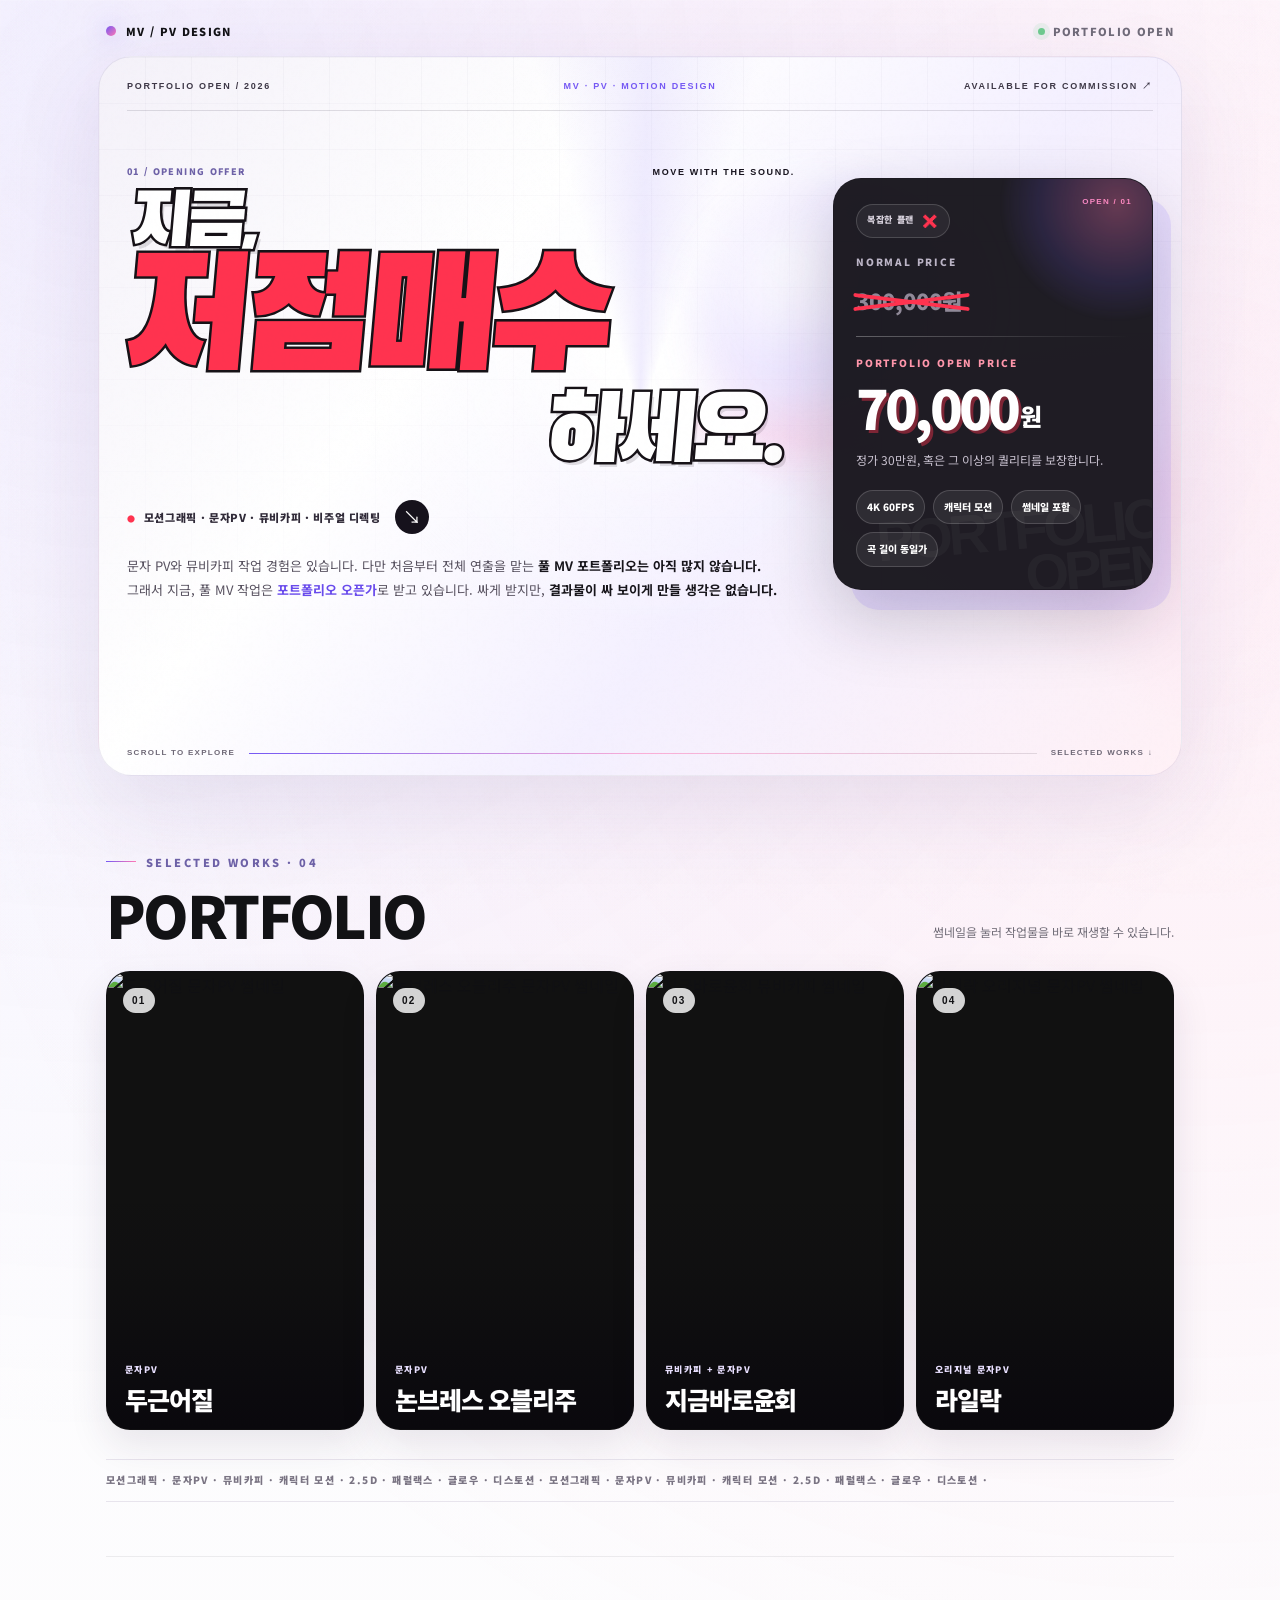
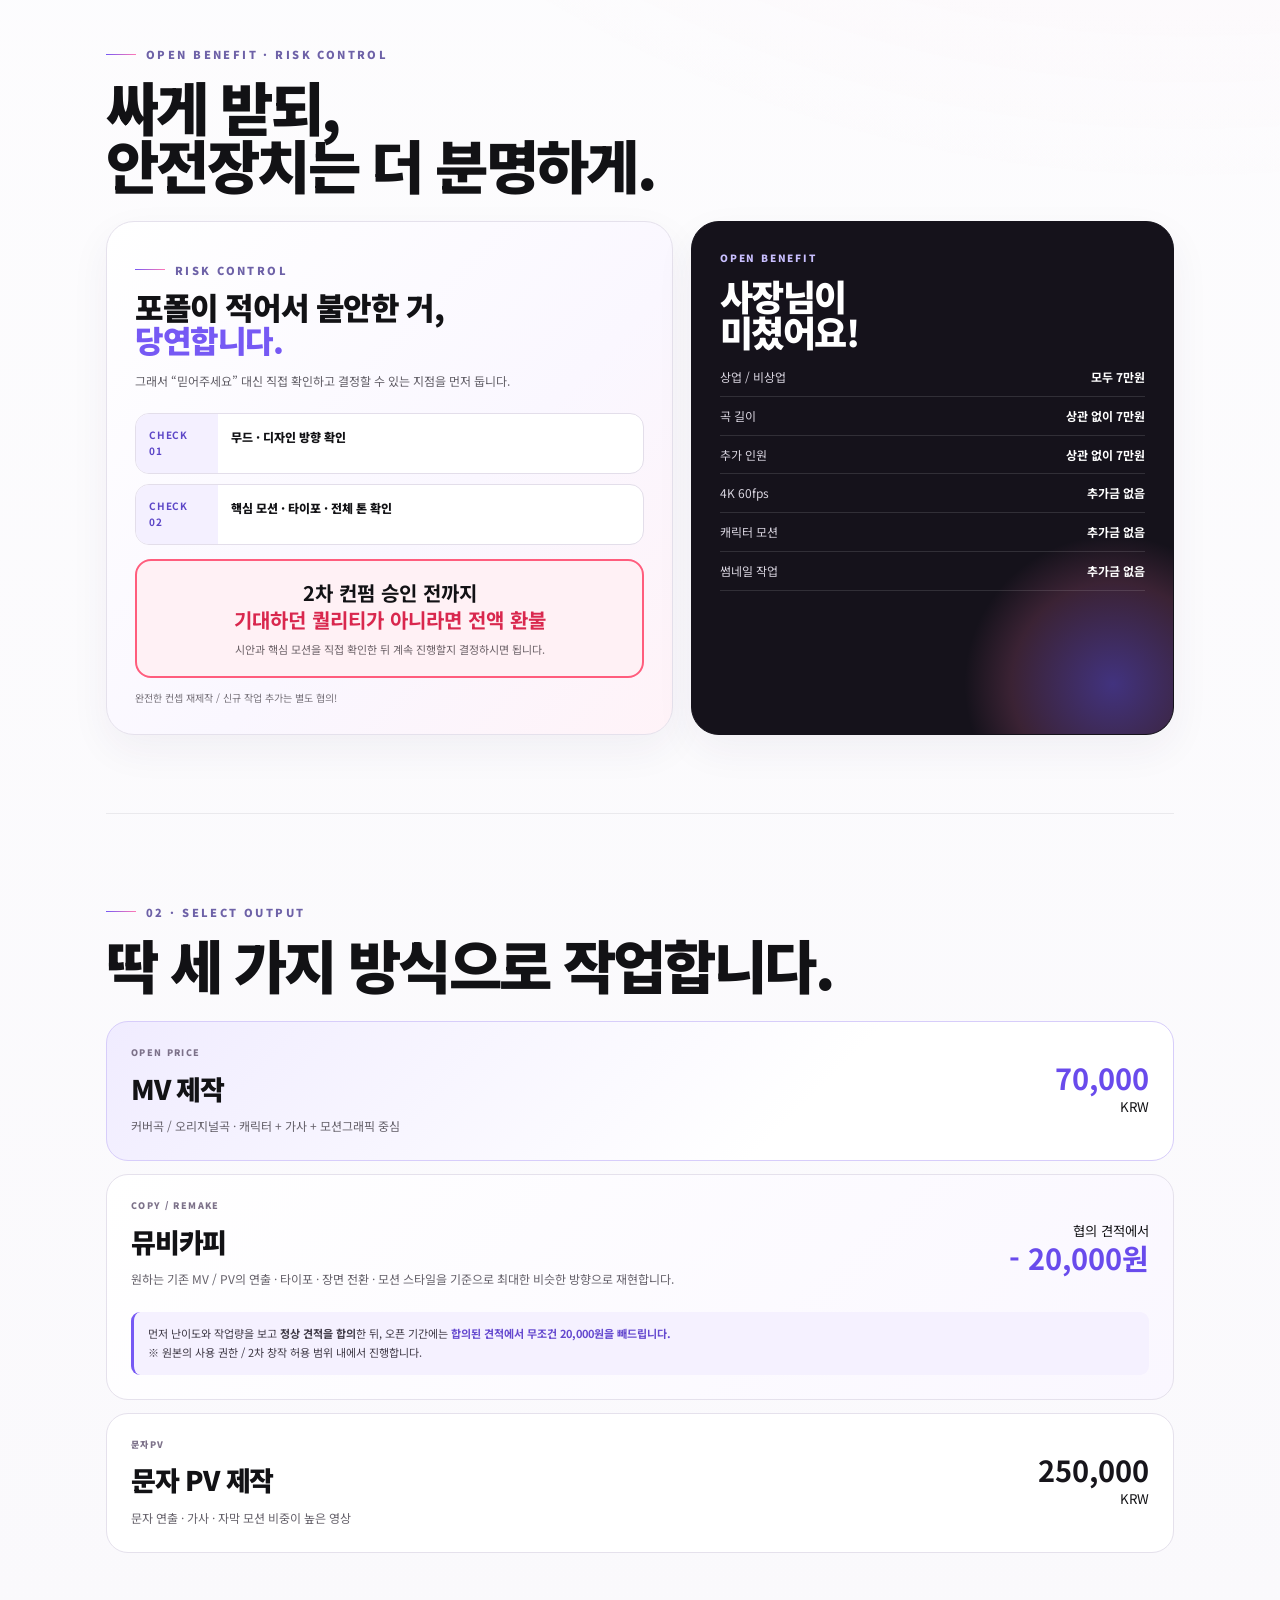
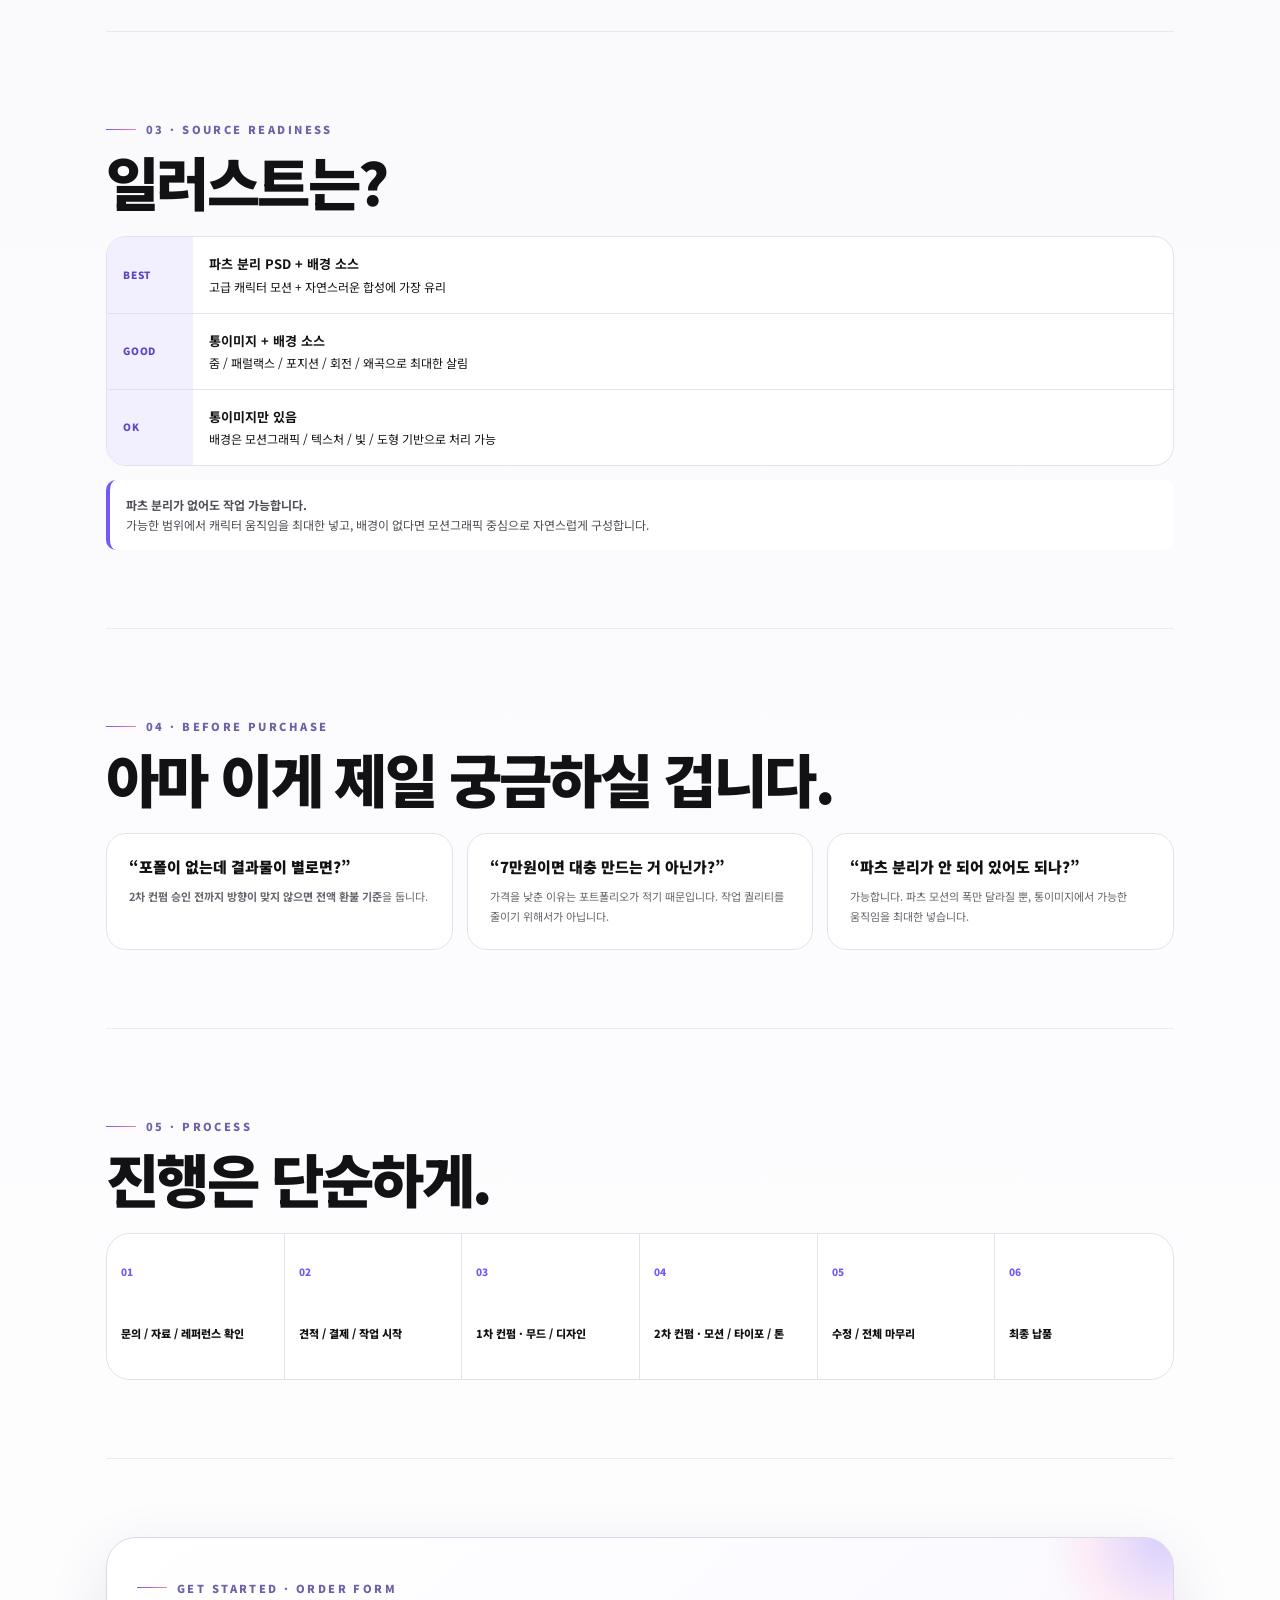
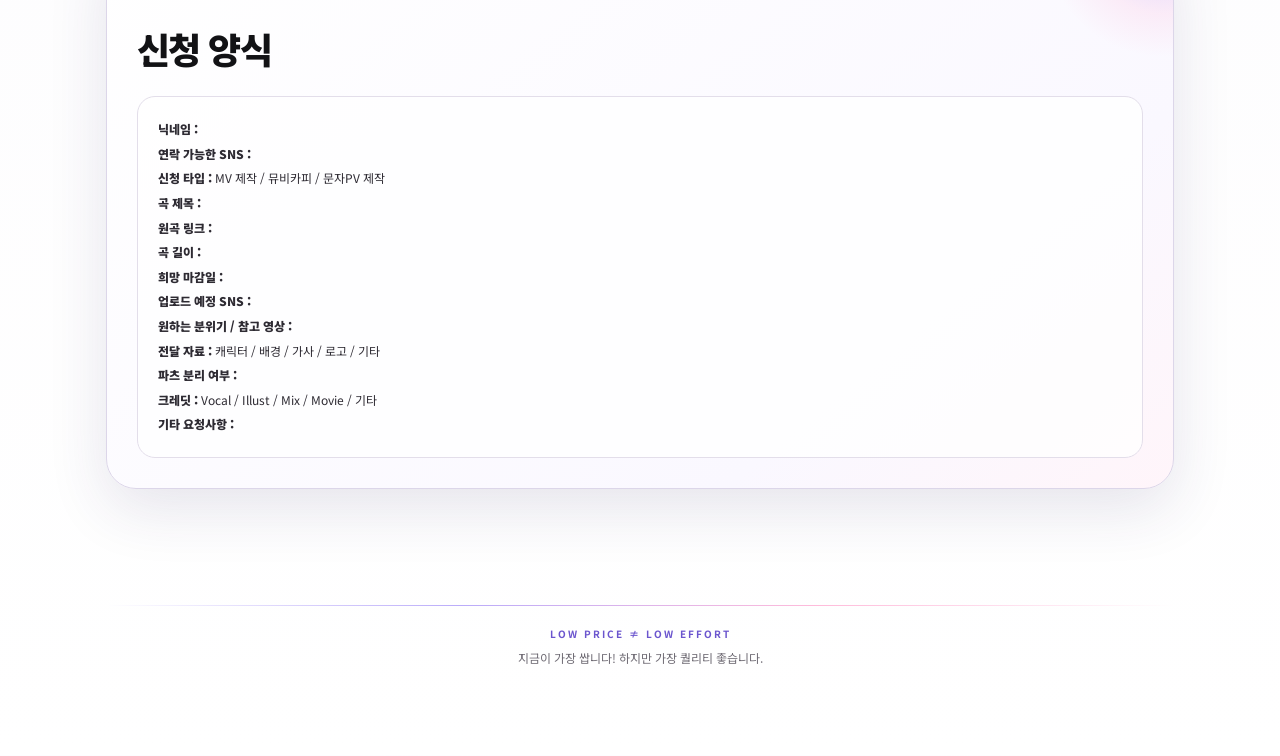
==== index.html @ ae21fb43 "Add files via upload" ====
<!doctype html>
<html lang="ko">
<head>
  <meta charset="utf-8" />
  <meta name="viewport" content="width=device-width, initial-scale=1" />
  <meta name="color-scheme" content="light" />
  <title>MV / PV Portfolio</title>
  <link rel="preconnect" href="https://fonts.googleapis.com">
  <link rel="preconnect" href="https://fonts.gstatic.com" crossorigin>
  <link href="https://fonts.googleapis.com/css2?family=Black+Han+Sans&family=Noto+Sans+KR:wght@400;600;700;800;900&display=swap" rel="stylesheet">
  <link rel="stylesheet" href="styles.css" />
</head>
<body>
  <main class="page">
    <div class="topbar">
      <div class="brand"><span class="brand-dot"></span><span>MV / PV DESIGN</span></div>
      <div class="status">PORTFOLIO OPEN</div>
    </div>

    <section class="hero hero-drive" id="hero">
      <div class="hero-atmosphere" aria-hidden="true">
        <span class="hero-orb"></span>
      </div>

      <div class="hero-rail reveal">
        <span>PORTFOLIO OPEN / 2026</span>
        <span>MV · PV · MOTION DESIGN</span>
        <span>AVAILABLE FOR COMMISSION ↗</span>
      </div>

      <div class="hero-grid hero-stage">
        <div class="hero-copy reveal">
          <div class="hero-kicker"><span>01 / OPENING OFFER</span><b>MOVE WITH THE SOUND.</b></div>
          <h1 class="display drive-title" aria-label="지금, 저점매수하세요.">
            <span class="drive-line drive-now">지금,</span>
            <span class="drive-line drive-lowbuy" id="lowBuyText">저점매수<span class="hover-glass-ring" aria-hidden="true"></span></span>
            <span class="drive-line drive-cta">하세요.</span>
          </h1>
          <div class="hero-caption-row">
            <p class="hero-caption">모션그래픽 · 문자PV · 뮤비카피 · 비주얼 디렉팅</p>
            <span class="hero-arrow">↘</span>
          </div>
          <p class="lede">문자 PV와 뮤비카피 작업 경험은 있습니다. 다만 처음부터 전체 연출을 맡는 <strong>풀 MV 포트폴리오는 아직 많지 않습니다.</strong><br>그래서 지금, 풀 MV 작업은 <strong style="color:#694bec">포트폴리오 오픈가</strong>로 받고 있습니다. 싸게 받지만, <strong>결과물이 싸 보이게 만들 생각은 없습니다.</strong></p>
        </div>

        <aside class="hero-card hero-price-card reveal">
          <div class="price-corner">OPEN / 01</div>
          <div class="price-poster-badge">복잡한 플랜 <strong>✕</strong></div>
          <div class="tiny">NORMAL PRICE</div>
          <div class="price-old">300,000원</div>
          <div class="price-divider"></div>
          <div class="tiny price-label">PORTFOLIO OPEN PRICE</div>
          <div class="price"><span>70,000</span><em>원</em></div>
          <p class="sub">정가 30만원, 혹은 그 이상의 퀄리티를 보장합니다.</p>
          <div class="chip-row">
            <span class="chip">4K 60FPS</span><span class="chip">캐릭터 모션</span><span class="chip">썸네일 포함</span><span class="chip">곡 길이 동일가</span>
          </div>
          <div class="price-stamp">PORTFOLIO<br>OPEN</div>
        </aside>
      </div>

      <div class="hero-bottom reveal">
        <span>SCROLL TO EXPLORE</span>
        <div class="hero-bottom-line"></div>
        <span>SELECTED WORKS ↓</span>
      </div>
    </section>

    <section class="section portfolio-section" id="portfolio">
      <div class="portfolio-head reveal">
        <div>
          <p class="eyebrow">Selected works · 04</p>
          <h2 class="section-title">PORTFOLIO</h2>
        </div>
        <p class="section-desc">썸네일을 눌러 작업물을 바로 재생할 수 있습니다.</p>
      </div>

      <div class="work-grid">
        <button class="work-card reveal" data-video="sEIg0bMdggI" data-title="두근어질" data-tag="문자PV">
          <div class="work-frame">
            <img src="https://i.ytimg.com/vi/sEIg0bMdggI/maxresdefault.jpg" onerror="this.onerror=null;this.src='https://i.ytimg.com/vi/sEIg0bMdggI/hqdefault.jpg'" alt="두근어질 문자PV 썸네일" loading="lazy" />
            <span class="work-no">01</span><span class="work-action">↗</span>
            <div class="work-meta"><span class="work-tag">문자PV</span><div class="work-title">두근어질</div></div>
          </div>
        </button>
        <button class="work-card reveal" data-video="Bc2JrFVL79g" data-title="논브레스 오블리주" data-tag="문자PV">
          <div class="work-frame">
            <img src="https://i.ytimg.com/vi/Bc2JrFVL79g/hqdefault.jpg" onerror="this.onerror=null;this.src='https://i.ytimg.com/vi/Bc2JrFVL79g/mqdefault.jpg'" alt="논브레스 오블리주 문자PV 썸네일" loading="lazy" />
            <span class="work-no">02</span><span class="work-action">↗</span>
            <div class="work-meta"><span class="work-tag">문자PV</span><div class="work-title">논브레스 오블리주</div></div>
          </div>
        </button>
        <button class="work-card reveal" data-video="DdH2SKAVh2M" data-title="지금바로윤회" data-tag="뮤비카피 + 문자PV">
          <div class="work-frame">
            <img src="https://i.ytimg.com/vi/DdH2SKAVh2M/maxresdefault.jpg" onerror="this.onerror=null;this.src='https://i.ytimg.com/vi/DdH2SKAVh2M/hqdefault.jpg'" alt="지금바로윤회 뮤비카피 썸네일" loading="lazy" />
            <span class="work-no">03</span><span class="work-action">↗</span>
            <div class="work-meta"><span class="work-tag">뮤비카피 + 문자PV</span><div class="work-title">지금바로윤회</div></div>
          </div>
        </button>
        <button class="work-card reveal" data-video="86if8O87oDI" data-title="라일락" data-tag="오리지널 문자PV">
          <div class="work-frame">
            <img src="https://i.ytimg.com/vi/86if8O87oDI/maxresdefault.jpg" onerror="this.onerror=null;this.src='https://i.ytimg.com/vi/86if8O87oDI/hqdefault.jpg'" alt="라일락 오리지널 문자PV 썸네일" loading="lazy" />
            <span class="work-no">04</span><span class="work-action">↗</span>
            <div class="work-meta"><span class="work-tag">오리지널 문자PV</span><div class="work-title">라일락</div></div>
          </div>
        </button>
      </div>

      <div class="ticker"><div class="ticker-track">모션그래픽 · 문자PV · 뮤비카피 · 캐릭터 모션 · 2.5D · 패럴랙스 · 글로우 · 디스토션 · 모션그래픽 · 문자PV · 뮤비카피 · 캐릭터 모션 · 2.5D · 패럴랙스 · 글로우 · 디스토션 · </div></div>
    </section>

    <section class="section">
      <div class="portfolio-head reveal">
        <div><p class="eyebrow">Open benefit · risk control</p><h2 class="section-title">싸게 받되,<br>안전장치는 더 분명하게.</h2></div>
      </div>
      <div class="offer-grid">
        <div class="panel guarantee reveal">
          <div class="panel-pad">
            <span class="eyebrow" style="margin-bottom:0">Risk control</span>
            <h3>포폴이 적어서 불안한 거,<br><span>당연합니다.</span></h3>
            <p style="font-size:12px;color:#625f67;margin:0">그래서 “믿어주세요” 대신 직접 확인하고 결정할 수 있는 지점을 먼저 둡니다.</p>
            <div class="checks">
              <div class="check"><strong>CHECK 01</strong><span>무드 · 디자인 방향 확인</span></div>
              <div class="check"><strong>CHECK 02</strong><span>핵심 모션 · 타이포 · 전체 톤 확인</span></div>
            </div>
            <div class="refund"><b>2차 컨펌 승인 전까지<br><span>기대하던 퀄리티가 아니라면 전액 환불</span></b><small>시안과 핵심 모션을 직접 확인한 뒤 계속 진행할지 결정하시면 됩니다.</small></div>
            <p style="margin:12px 0 0;font-size:10px;color:#77727a">완전한 컨셉 재제작 / 신규 작업 추가는 별도 협의!</p>
          </div>
        </div>
        <div class="panel benefit reveal">
          <div class="panel-pad">
            <div class="kicker">OPEN BENEFIT</div>
            <h3>사장님이<br>미쳤어요!</h3>
            <div class="benefit-list">
              <div class="benefit-row"><span>상업 / 비상업</span><b>모두 7만원</b></div>
              <div class="benefit-row"><span>곡 길이</span><b>상관 없이 7만원</b></div>
              <div class="benefit-row"><span>추가 인원</span><b>상관 없이 7만원</b></div>
              <div class="benefit-row"><span>4K 60fps</span><b>추가금 없음</b></div>
              <div class="benefit-row"><span>캐릭터 모션</span><b>추가금 없음</b></div>
              <div class="benefit-row"><span>썸네일 작업</span><b>추가금 없음</b></div>
            </div>
          </div>
        </div>
      </div>
    </section>

    <section class="section">
      <p class="eyebrow reveal">02 · Select output</p>
      <h2 class="section-title reveal" style="margin-bottom:28px">딱 세 가지 방식으로 작업합니다.</h2>
      <div class="service-list">
        <article class="service primary reveal">
          <div><div class="label">OPEN PRICE</div><h3>MV 제작</h3><p>커버곡 / 오리지널곡 · 캐릭터 + 가사 + 모션그래픽 중심</p></div>
          <div class="service-price"><strong>70,000</strong><small>KRW</small></div>
        </article>
        <article class="service copy reveal">
          <div><div class="label">COPY / REMAKE</div><h3>뮤비카피</h3><p>원하는 기존 MV / PV의 연출 · 타이포 · 장면 전환 · 모션 스타일을 기준으로 최대한 비슷한 방향으로 재현합니다.</p></div>
          <div class="service-price"><small>협의 견적에서</small><strong>- 20,000원</strong></div>
          <div class="note">먼저 난이도와 작업량을 보고 <b>정상 견적을 합의</b>한 뒤, 오픈 기간에는 <b style="color:#6549cf">합의된 견적에서 무조건 20,000원을 빼드립니다.</b><br>※ 원본의 사용 권한 / 2차 창작 허용 범위 내에서 진행합니다.</div>
        </article>
        <article class="service reveal">
          <div><div class="label">문자PV</div><h3>문자 PV 제작</h3><p>문자 연출 · 가사 · 자막 모션 비중이 높은 영상</p></div>
          <div class="service-price"><strong>250,000</strong><small>KRW</small></div>
        </article>
      </div>
    </section>

    <section class="section">
      <p class="eyebrow reveal">03 · Source readiness</p>
      <h2 class="section-title reveal" style="margin-bottom:26px">일러스트는?</h2>
      <table class="source-table reveal">
        <tr><td>BEST</td><td><b>파츠 분리 PSD + 배경 소스</b>고급 캐릭터 모션 + 자연스러운 합성에 가장 유리</td></tr>
        <tr><td>GOOD</td><td><b>통이미지 + 배경 소스</b>줌 / 패럴랙스 / 포지션 / 회전 / 왜곡으로 최대한 살림</td></tr>
        <tr><td>OK</td><td><b>통이미지만 있음</b>배경은 모션그래픽 / 텍스처 / 빛 / 도형 기반으로 처리 가능</td></tr>
      </table>
      <div class="source-note reveal"><b>파츠 분리가 없어도 작업 가능합니다.</b><br>가능한 범위에서 캐릭터 움직임을 최대한 넣고, 배경이 없다면 모션그래픽 중심으로 자연스럽게 구성합니다.</div>
    </section>

    <section class="section">
      <p class="eyebrow reveal">04 · Before purchase</p>
      <h2 class="section-title reveal" style="margin-bottom:26px">아마 이게 제일 궁금하실 겁니다.</h2>
      <div class="faq-grid">
        <article class="faq reveal"><p class="q">“포폴이 없는데 결과물이 별로면?”</p><p class="a"><b>2차 컨펌 승인 전까지 방향이 맞지 않으면 전액 환불 기준</b>을 둡니다.</p></article>
        <article class="faq reveal"><p class="q">“7만원이면 대충 만드는 거 아닌가?”</p><p class="a">가격을 낮춘 이유는 포트폴리오가 적기 때문입니다. 작업 퀄리티를 줄이기 위해서가 아닙니다.</p></article>
        <article class="faq reveal"><p class="q">“파츠 분리가 안 되어 있어도 되나?”</p><p class="a">가능합니다. 파츠 모션의 폭만 달라질 뿐, 통이미지에서 가능한 움직임을 최대한 넣습니다.</p></article>
      </div>
    </section>

    <section class="section">
      <p class="eyebrow reveal">05 · Process</p>
      <h2 class="section-title reveal" style="margin-bottom:26px">진행은 단순하게.</h2>
      <div class="process reveal">
        <div class="step"><span class="num">01</span><p>문의 / 자료 / 레퍼런스 확인</p></div>
        <div class="step"><span class="num">02</span><p>견적 / 결제 / 작업 시작</p></div>
        <div class="step"><span class="num">03</span><p>1차 컨펌 · 무드 / 디자인</p></div>
        <div class="step"><span class="num">04</span><p>2차 컨펌 · 모션 / 타이포 / 톤</p></div>
        <div class="step"><span class="num">05</span><p>수정 / 전체 마무리</p></div>
        <div class="step"><span class="num">06</span><p>최종 납품</p></div>
      </div>
    </section>

    <section class="section">
      <div class="order-card reveal">
        <p class="eyebrow">Get started · Order form</p>
        <h2>신청 양식</h2>
        <div class="order-form">
          <b>닉네임 :</b><br>
          <b>연락 가능한 SNS :</b><br>
          <b>신청 타입 :</b> MV 제작 / 뮤비카피 / 문자PV 제작<br>
          <b>곡 제목 :</b><br>
          <b>원곡 링크 :</b><br>
          <b>곡 길이 :</b><br>
          <b>희망 마감일 :</b><br>
          <b>업로드 예정 SNS :</b><br>
          <b>원하는 분위기 / 참고 영상 :</b><br>
          <b>전달 자료 :</b> 캐릭터 / 배경 / 가사 / 로고 / 기타<br>
          <b>파츠 분리 여부 :</b><br>
          <b>크레딧 :</b> Vocal / Illust / Mix / Movie / 기타<br>
          <b>기타 요청사항 :</b>
        </div>
      </div>
    </section>

    <footer class="footer">
      <div class="line"></div>
      <strong>LOW PRICE ≠ LOW EFFORT</strong>
      <p>지금이 가장 쌉니다! 하지만 가장 퀄리티 좋습니다.</p>
    </footer>
  </main>

  <div class="modal" id="videoModal" aria-hidden="true">
    <div class="modal-card" role="dialog" aria-modal="true" aria-label="포트폴리오 영상">
      <div class="modal-top">
        <div class="meta"><small id="modalTag">PORTFOLIO</small><strong id="modalTitle">영상</strong></div>
        <button class="close" type="button" aria-label="닫기">×</button>
      </div>
      <div class="player-shell"><iframe id="videoFrame" src="" title="YouTube video player" allow="accelerometer; autoplay; clipboard-write; encrypted-media; gyroscope; picture-in-picture; web-share" allowfullscreen></iframe></div>
    </div>
  </div>
  <script src="script.js" defer></script>
</body>
</html>
---- styles.css ----
:root{
      --ink:#121215;
      --muted:#6f6d75;
      --line:#e5e1ec;
      --paper:#fbfafc;
      --white:#fff;
      --violet:#7659f4;
      --violet-2:#9b86ff;
      --pink:#ff78b6;
      --red:#ee3159;
      --soft:#f4f0ff;
      --soft-pink:#fff0f7;
      --shadow:0 20px 60px rgba(52,38,97,.12);
      --radius:28px;
    }

    *{box-sizing:border-box}
    html{scroll-behavior:smooth;background:#fff}
    body{
      margin:0;
      color:var(--ink);
      background:
        radial-gradient(circle at 8% 2%,rgba(118,89,244,.10),transparent 24%),
        radial-gradient(circle at 93% 9%,rgba(255,120,182,.11),transparent 25%),
        linear-gradient(180deg,#fff 0%,#faf9fc 58%,#fff 100%);
      font-family:Pretendard,"Pretendard Variable","Noto Sans KR","Apple SD Gothic Neo",Inter,Arial,sans-serif;
      line-height:1.65;
      word-break:keep-all;
      overflow-x:hidden;
    }

    body::before{
      content:"";
      position:fixed;
      inset:0;
      pointer-events:none;
      opacity:.17;
      z-index:100;
      background-image:url("data:image/svg+xml,%3Csvg viewBox='0 0 180 180' xmlns='http://www.w3.org/2000/svg'%3E%3Cfilter id='n'%3E%3CfeTurbulence type='fractalNoise' baseFrequency='.9' numOctaves='3' stitchTiles='stitch'/%3E%3C/filter%3E%3Crect width='100%25' height='100%25' filter='url(%23n)' opacity='.07'/%3E%3C/svg%3E");
      mix-blend-mode:multiply;
    }

    a{color:inherit}
    button{font:inherit}
    .page{max-width:1120px;margin:0 auto;padding:0 26px 82px}
    .section{position:relative;padding:78px 0}
    .section + .section{border-top:1px solid rgba(22,19,32,.07)}
    .eyebrow{
      display:inline-flex;align-items:center;gap:10px;
      margin:0 0 14px;
      color:#6d61a7;font-size:11px;font-weight:900;letter-spacing:.22em;
      text-transform:uppercase;
    }
    .eyebrow::before{content:"";width:30px;height:1px;background:linear-gradient(90deg,var(--violet),var(--pink))}
    h1,h2,h3,p{margin-top:0}
    h1,h2,h3{letter-spacing:-.045em}
    .display{font-size:clamp(46px,8vw,92px);line-height:.94;margin:0;font-weight:950}
    .display .accent{
      background:linear-gradient(90deg,var(--violet) 0%,#8b66ff 38%,var(--pink) 100%);
      -webkit-background-clip:text;background-clip:text;color:transparent;
    }
    .lede{max-width:700px;margin:25px 0 0;color:#54515a;font-size:15px;line-height:1.95}
    .lede strong{color:#17151b}

    .topbar{
      display:flex;align-items:center;justify-content:space-between;
      padding:22px 0 10px;font-size:11px;font-weight:900;letter-spacing:.12em;
    }
    .brand{display:flex;align-items:center;gap:10px}
    .brand-dot{width:10px;height:10px;border-radius:50%;background:linear-gradient(135deg,var(--violet),var(--pink));box-shadow:0 0 24px rgba(118,89,244,.5)}
    .status{display:flex;align-items:center;gap:8px;color:#706b79}
    .status::before{content:"";width:7px;height:7px;border-radius:50%;background:#6ecb8f;box-shadow:0 0 0 5px rgba(110,203,143,.12)}

    .hero{padding:72px 0 62px}
    .hero-grid{display:grid;grid-template-columns:minmax(0,1fr) 330px;gap:46px;align-items:end}
    .hero-card{
      position:relative;overflow:hidden;padding:26px;border:1px solid #ddd6ef;border-radius:30px;
      background:linear-gradient(145deg,rgba(255,255,255,.92),rgba(246,242,255,.88));
      box-shadow:var(--shadow);
    }
    .hero-card::after{content:"";position:absolute;width:190px;height:190px;border-radius:50%;right:-70px;top:-85px;background:radial-gradient(circle,rgba(255,120,182,.30),rgba(118,89,244,.06) 50%,transparent 72%);filter:blur(2px)}
    .hero-card .tiny{font-size:10px;letter-spacing:.18em;color:#81798d;font-weight:900}
    .hero-card .price-old{margin:12px 0 0;color:#8d8992;font-size:25px;font-weight:900;text-decoration:line-through;text-decoration-thickness:4px;text-decoration-color:var(--red)}
    .hero-card .price{margin:8px 0 2px;font-size:51px;line-height:1;font-weight:950;letter-spacing:-.055em}
    .hero-card .price span{color:var(--violet)}
    .hero-card .sub{margin:15px 0 0;color:#625f67;font-size:12px;line-height:1.75}
    .chip-row{display:flex;flex-wrap:wrap;gap:8px;margin-top:20px}
    .chip{padding:8px 10px;border:1px solid #dfdaea;border-radius:999px;background:#fff;font-size:10px;font-weight:850;color:#4e4954}

    .portfolio-head{display:flex;justify-content:space-between;gap:30px;align-items:end;margin-bottom:28px}
    .section-title{font-size:clamp(34px,5vw,58px);line-height:1;margin:0;font-weight:950}
    .section-desc{max-width:430px;margin:0;color:#716d78;font-size:12px;line-height:1.8;text-align:right}

    .portfolio-section{padding-top:66px;padding-bottom:54px}
    .work-grid{display:grid;grid-template-columns:repeat(4,minmax(0,1fr));gap:12px}
    .work-card{
      position:relative;border:0;padding:0;background:transparent;text-align:left;color:inherit;cursor:pointer;
      min-width:0;
    }
    .work-frame{
      position:relative;aspect-ratio:9/16;overflow:hidden;border-radius:24px;background:#111;
      border:1px solid rgba(20,16,31,.10);box-shadow:0 16px 38px rgba(45,34,70,.10);
      transform:translateZ(0);
    }
    .work-frame img{width:100%;height:100%;display:block;object-fit:cover;transition:transform .65s cubic-bezier(.2,.75,.2,1),filter .45s ease;filter:saturate(.92) contrast(1.02)}
    .work-frame::after{content:"";position:absolute;inset:0;background:linear-gradient(180deg,transparent 46%,rgba(8,6,12,.12) 65%,rgba(8,6,12,.78) 100%);transition:opacity .3s ease}
    .work-no{position:absolute;z-index:2;top:16px;left:16px;padding:7px 9px;border-radius:999px;background:rgba(255,255,255,.82);backdrop-filter:blur(12px);font:900 10px/1.1 Arial,sans-serif;letter-spacing:.12em}
    .work-meta{position:absolute;z-index:3;left:18px;right:18px;bottom:16px;color:#fff}
    .work-tag{display:inline-block;margin-bottom:8px;font-size:9px;letter-spacing:.15em;font-weight:900;color:#e9e0ff}
    .work-title{font-size:clamp(17px,2vw,25px);line-height:1.08;font-weight:950;letter-spacing:-.045em}
    .work-action{position:absolute;z-index:3;right:16px;top:16px;width:44px;height:44px;border-radius:50%;display:grid;place-items:center;background:rgba(17,14,23,.72);color:#fff;border:1px solid rgba(255,255,255,.20);backdrop-filter:blur(14px);transform:translateY(-6px);opacity:0;transition:.28s ease;font-size:19px}
    .work-card:hover .work-frame img{transform:scale(1.055);filter:saturate(1.05) contrast(1.05)}
    .work-card:hover .work-action{transform:none;opacity:1}
    .work-card:hover .work-frame{box-shadow:0 24px 54px rgba(85,62,163,.18)}

    .ticker{overflow:hidden;margin-top:30px;border-top:1px solid #e8e4ed;border-bottom:1px solid #e8e4ed;padding:12px 0;color:#7a7483;font-size:10px;font-weight:900;letter-spacing:.14em;white-space:nowrap}
    .ticker-track{display:inline-block;min-width:200%;animation:marquee 24s linear infinite}
    @keyframes marquee{to{transform:translateX(-50%)}}

    .offer-grid{display:grid;grid-template-columns:1.08fr .92fr;gap:18px}
    .panel{border:1px solid var(--line);border-radius:var(--radius);background:rgba(255,255,255,.86);box-shadow:0 15px 40px rgba(57,43,94,.055);overflow:hidden}
    .panel-pad{padding:28px}
    .guarantee{background:linear-gradient(135deg,#fff 0%,#faf7ff 58%,#fff3f8 100%)}
    .guarantee h3{font-size:31px;line-height:1.06;margin:12px 0 14px;font-weight:950}
    .guarantee h3 span{color:var(--violet)}
    .checks{display:grid;gap:10px;margin-top:22px}
    .check{display:grid;grid-template-columns:82px 1fr;border:1px solid #e3deea;border-radius:14px;overflow:hidden;background:#fff}
    .check strong{padding:13px;background:var(--soft);color:#5c46c7;font-size:10px;letter-spacing:.08em}
    .check span{padding:13px;font-size:12px;font-weight:850}
    .refund{margin-top:14px;padding:18px;border:2px solid #ff5d7d;border-radius:16px;background:#fff1f5;text-align:center}
    .refund b{display:block;font-size:20px;line-height:1.35}
    .refund b span{color:#d9284e}
    .refund small{display:block;margin-top:7px;color:#6c6268;font-size:11px}

    .benefit{position:relative;background:#15121b;color:#fff;border-color:#15121b}
    .benefit::before{content:"";position:absolute;inset:auto -90px -100px auto;width:300px;height:300px;border-radius:50%;background:radial-gradient(circle,rgba(118,89,244,.46),rgba(255,120,182,.16) 48%,transparent 70%)}
    .benefit .panel-pad{position:relative;z-index:1}
    .benefit .kicker{font-size:10px;letter-spacing:.18em;color:#c9bfff;font-weight:900}
    .benefit h3{font-size:36px;margin:10px 0 18px;line-height:1;font-weight:950}
    .benefit-list{display:grid;gap:9px}
    .benefit-row{display:flex;justify-content:space-between;gap:18px;padding-bottom:9px;border-bottom:1px solid rgba(255,255,255,.12);font-size:12px;color:#d8d4df}
    .benefit-row b{color:#fff}

    .service-list{display:grid;gap:13px}
    .service{display:grid;grid-template-columns:1fr auto;gap:18px;align-items:center;padding:24px;border:1px solid var(--line);border-radius:22px;background:#fff;transition:.25s ease}
    .service:hover{transform:translateY(-2px);box-shadow:0 14px 36px rgba(58,42,95,.08);border-color:#d8cff5}
    .service .label{font-size:9px;letter-spacing:.15em;color:#7c7189;font-weight:900}
    .service h3{margin:6px 0 5px;font-size:27px;font-weight:950}
    .service p{margin:0;color:#65616a;font-size:12px}
    .service .service-price{text-align:right}
    .service .service-price strong{display:block;font-size:29px;line-height:1;color:#17151b}
    .service.primary{background:linear-gradient(135deg,#f0ecff,#fff 65%);border-color:#d7cdfa}
    .service.primary .service-price strong,.service.copy .service-price strong{color:#694bec}
    .service.copy{background:linear-gradient(135deg,#fff,#faf7ff)}
    .service .note{grid-column:1/-1;margin-top:5px;padding:12px 14px;border-left:3px solid var(--violet);border-radius:9px;background:#f5f1ff;font-size:11px;line-height:1.75;color:#403b47}

    .source-table{width:100%;border-collapse:separate;border-spacing:0;overflow:hidden;border:1px solid var(--line);border-radius:20px;background:#fff}
    .source-table td{padding:16px;border-bottom:1px solid var(--line);font-size:12px}
    .source-table tr:last-child td{border-bottom:0}
    .source-table td:first-child{width:86px;font-size:10px;font-weight:950;letter-spacing:.08em;color:#5c46c7;background:#f2efff}
    .source-table b{display:block;font-size:13px;margin-bottom:2px}
    .source-note{margin-top:14px;padding:15px 16px;border-left:4px solid var(--violet);background:#fff;border-radius:10px;color:#514d56;font-size:12px}

    .faq-grid{display:grid;grid-template-columns:repeat(3,1fr);gap:14px}
    .faq{padding:22px;border:1px solid var(--line);border-radius:20px;background:#fff}
    .faq .q{font-size:15px;line-height:1.45;font-weight:950;margin:0 0 9px}
    .faq .a{font-size:11px;line-height:1.8;color:#68646d;margin:0}

    .process{display:grid;grid-template-columns:repeat(6,1fr);gap:0;border:1px solid var(--line);border-radius:24px;overflow:hidden;background:#fff}
    .step{padding:22px 14px;min-height:145px;border-right:1px solid var(--line)}
    .step:last-child{border-right:0}
    .step .num{font-size:10px;color:var(--violet);font-weight:950}
    .step p{margin:42px 0 0;font-size:11px;line-height:1.55;font-weight:850}

    .order-card{position:relative;padding:30px;border:1px solid #dcd6e9;border-radius:30px;background:linear-gradient(140deg,#fff 0%,#faf8ff 74%,#fff5fa 100%);box-shadow:var(--shadow);overflow:hidden}
    .order-card::before{content:"";position:absolute;width:240px;height:240px;border-radius:50%;right:-110px;top:-120px;background:radial-gradient(circle,rgba(118,89,244,.26),rgba(255,120,182,.10) 45%,transparent 70%)}
    .order-card h2{font-size:36px;font-weight:950;margin:8px 0 18px}
    .order-form{position:relative;z-index:1;padding:20px;border:1px solid #e3deea;background:rgba(255,255,255,.82);border-radius:18px;font-size:12px;line-height:2.05;color:#2e2b33}
    .order-form b{font-weight:950}
    .footer{padding:38px 0 6px;text-align:center}
    .footer .line{height:1px;background:linear-gradient(90deg,transparent,var(--violet),var(--pink),transparent);opacity:.5;margin-bottom:20px}
    .footer strong{display:block;font-size:10px;letter-spacing:.2em;color:#6b55ce}
    .footer p{margin:6px 0 0;color:#6f6b74;font-size:12px}

    .modal{position:absolute;left:0;right:0;top:0;z-index:1000;display:grid;place-items:center;padding:28px 20px;height:760px;box-sizing:border-box;background:rgba(11,9,15,.90);backdrop-filter:blur(14px);opacity:0;visibility:hidden;transition:.24s ease}
    .modal.open{opacity:1;visibility:visible}
    .modal-card{width:min(400px,88vw);max-height:720px;transform:translateY(14px) scale(.985);transition:.3s cubic-bezier(.2,.8,.2,1)}
    .modal.open .modal-card{transform:none}
    .modal-top{display:flex;align-items:end;justify-content:space-between;color:#fff;margin-bottom:12px;gap:18px}
    .modal-top .meta small{display:block;color:#cbbfff;font-size:9px;letter-spacing:.16em;font-weight:900;margin-bottom:4px}
    .modal-top .meta strong{font-size:17px}
    .close{width:42px;height:42px;border-radius:50%;border:1px solid rgba(255,255,255,.22);background:rgba(255,255,255,.08);color:#fff;cursor:pointer;font-size:21px}
    .player-shell{position:relative;width:100%;aspect-ratio:9/16;border-radius:22px;overflow:hidden;background:#000;box-shadow:0 35px 90px rgba(0,0,0,.45)}
    .player-shell iframe{width:100%;height:100%;border:0;display:block}

    .reveal{opacity:0;transform:translateY(18px);transition:opacity .7s ease,transform .7s ease}
    .reveal.visible{opacity:1;transform:none}

    @media (max-width:860px){
      .page{padding:0 18px 64px}
      .hero-grid,.offer-grid{grid-template-columns:1fr}
      .hero-card{max-width:520px}
      .portfolio-head{display:block}
      .section-desc{text-align:left;margin-top:14px}
      .faq-grid{grid-template-columns:1fr}
      .process{grid-template-columns:repeat(2,1fr)}
      .step{border-bottom:1px solid var(--line)}
      .step:nth-child(2n){border-right:0}
      .step:nth-last-child(-n+2){border-bottom:0}
    }

    @media (max-width:760px){
      .work-tag{font-size:8px;padding:4px 6px}
      .work-title{font-size:14px}
    }
    @media (max-width:640px){
      .topbar{padding-top:16px}
      .hero{padding-top:48px}
      .section{padding:60px 0}
      .work-grid{grid-template-columns:repeat(2,minmax(0,1fr));gap:10px}
      .work-frame{border-radius:18px;aspect-ratio:9/16}
      .work-no{top:10px;left:10px}
      .work-meta{left:12px;right:12px;bottom:12px}
      .work-title{font-size:15px}
      .work-action{display:none}
      .service{grid-template-columns:1fr}
      .service .service-price{text-align:left}
      .process{grid-template-columns:1fr}
      .step{min-height:auto;border-right:0;border-bottom:1px solid var(--line)!important;padding:17px 18px}
      .step:last-child{border-bottom:0!important}
      .step p{margin:18px 0 0}
      .display{font-size:clamp(45px,15vw,72px)}
      .hero-card .price{font-size:44px}
      .modal{padding:14px}
    }

    @media (prefers-reduced-motion:reduce){
      *,*::before,*::after{animation:none!important;transition:none!important;scroll-behavior:auto!important}
      .reveal{opacity:1;transform:none}
    }

/* ===== V6 / HIGH-IMPACT EDITORIAL HERO ===== */
.hero-drive{
  --px:50%;
  --py:40%;
  position:relative;
  isolation:isolate;
  min-height:760px;
  margin:6px -8px 0;
  padding:22px 28px 54px;
  border-radius:34px;
  overflow:hidden;
  background:
    radial-gradient(circle at var(--px) var(--py),rgba(255,255,255,.90) 0 8%,rgba(255,255,255,.20) 24%,transparent 46%),
    linear-gradient(125deg,#f7f3ff 0%,#fff 35%,#fff0f7 72%,#f0ecff 100%);
  border:1px solid rgba(72,49,132,.10);
  box-shadow:0 30px 90px rgba(69,48,117,.10);
}
.hero-drive::before{
  content:"";
  position:absolute;inset:0;z-index:-4;
  background-image:
    linear-gradient(rgba(42,28,83,.045) 1px,transparent 1px),
    linear-gradient(90deg,rgba(42,28,83,.045) 1px,transparent 1px);
  background-size:46px 46px;
  mask-image:linear-gradient(to bottom,rgba(0,0,0,.62),transparent 88%);
}
.hero-drive::after{
  content:"";
  position:absolute;inset:-45% -20%;z-index:-3;
  background:conic-gradient(from 210deg at 50% 50%,transparent 0 37%,rgba(118,89,244,.11) 42%,transparent 47% 64%,rgba(255,120,182,.12) 69%,transparent 75%);
  animation:heroSpin 18s linear infinite;
}
@keyframes heroSpin{to{transform:rotate(360deg)}}
.hero-atmosphere{position:absolute;inset:0;z-index:-1;pointer-events:none;overflow:hidden}
.hero-index{
  position:absolute;right:-12px;top:6px;
  font:900 250px/.78 Arial Black,Arial,sans-serif;
  letter-spacing:-.10em;color:transparent;
  -webkit-text-stroke:2px rgba(74,50,145,.075);
  transform:skewX(-7deg);
}
.hero-orb{
  position:absolute;right:20%;top:18%;width:270px;height:270px;border-radius:50%;
  background:radial-gradient(circle at 35% 30%,#fff 0 6%,#dfd4ff 18%,#8a67ff 42%,#ff8fc2 68%,rgba(255,143,194,0) 72%);
  filter:blur(12px);opacity:.20;mix-blend-mode:multiply;
  animation:orbFloat 7s ease-in-out infinite alternate;
}
@keyframes orbFloat{to{transform:translate(35px,24px) scale(1.08)}}
.speed-line{position:absolute;height:1px;background:linear-gradient(90deg,transparent,#7d63e8,#ff83bd,transparent);opacity:.38;transform:rotate(-8deg)}
.speed-line-1{width:54%;left:-7%;top:26%}
.speed-line-2{width:44%;right:-8%;top:52%}
.speed-line-3{width:36%;left:18%;bottom:16%}
.hero-rail{
  position:relative;z-index:2;display:grid;grid-template-columns:1fr auto 1fr;align-items:center;gap:16px;
  padding:2px 0 18px;border-bottom:1px solid rgba(27,22,39,.13);
  color:#3e3847;font:900 9px/1.2 Arial,sans-serif;letter-spacing:.19em;
}
.hero-rail span:nth-child(2){color:#7659f4}
.hero-rail span:last-child{text-align:right}
.hero-stage{position:relative;z-index:2;grid-template-columns:minmax(0,1fr) 320px;gap:38px;align-items:center;padding-top:54px}
.hero-copy{min-width:0}
.hero-kicker{display:flex;align-items:center;justify-content:space-between;gap:20px;margin-bottom:16px;font-size:9px;letter-spacing:.15em;font-weight:900;color:#6d61a7}
.hero-kicker b{color:#17131e;font:900 9px/1 Arial,sans-serif;letter-spacing:.18em}
.drive-title{
  display:grid;
  grid-template-columns:auto auto;
  grid-template-areas:"now now" "low buy" "cta cta";
  align-items:end;
  width:min(720px,100%);
  margin:0;
  line-height:.77;
  font-family:"Black Han Sans","Noto Sans KR",sans-serif;
  font-weight:400;
  letter-spacing:-.07em;
}
.drive-line{display:block;white-space:nowrap}
.drive-now{grid-area:now;font-size:clamp(42px,5.8vw,74px);margin:0 0 10px 5px;color:#151219;transform:skewX(-5deg)}
.drive-low{grid-area:low;font-size:clamp(86px,11.4vw,154px);color:#151219;transform:translateX(-4px) skewX(-5deg);z-index:2}
.drive-buy{
  grid-area:buy;font-size:clamp(86px,11.4vw,154px);margin-left:-5px;
  color:transparent;-webkit-text-stroke:2px #6f50ed;
  filter:drop-shadow(6px 6px 0 rgba(255,120,182,.28));
  transform:translateY(7px) skewX(-5deg);
}
.drive-cta{grid-area:cta;justify-self:end;font-size:clamp(58px,7.3vw,98px);margin-top:12px;padding-right:2%;color:#151219;transform:skewX(-5deg)}
.drive-title:hover .drive-buy{color:#7659f4;-webkit-text-stroke-color:#7659f4;transition:.25s ease}
.hero-caption-row{display:flex;align-items:center;gap:14px;margin-top:27px}
.hero-caption{margin:0;color:#625b70;font-size:11px;font-weight:850;letter-spacing:.06em}
.hero-arrow{display:grid;place-items:center;width:34px;height:34px;border-radius:50%;background:#16121c;color:#fff;font-size:18px;animation:arrowPulse 1.8s ease-in-out infinite}
@keyframes arrowPulse{50%{transform:translate(4px,4px)}}
.hero-drive .lede{max-width:690px;margin-top:20px;font-size:13px;line-height:1.9;color:#57515f}
.hero-price-card{
  align-self:center;
  padding:24px 22px 22px;
  border-radius:28px;
  border:1px solid rgba(22,17,31,.18);
  background:rgba(18,15,23,.94);
  color:#fff;
  box-shadow:18px 20px 0 rgba(118,89,244,.13),0 28px 70px rgba(32,22,52,.22);
  transform:rotate(1.1deg);
}
.hero-price-card::after{width:230px;height:230px;right:-80px;top:-90px;background:radial-gradient(circle,rgba(255,120,182,.32),rgba(118,89,244,.14) 48%,transparent 72%)}
.hero-price-card .tiny{position:relative;z-index:1;color:#bcb5c7}
.hero-price-card .price-old{position:relative;z-index:1;color:#918a99;font-size:22px}
.hero-price-card .price-divider{position:relative;z-index:1;height:1px;margin:18px 0;background:linear-gradient(90deg,rgba(255,255,255,.30),transparent)}
.hero-price-card .price-label{color:#b9aaff}
.hero-price-card .price{position:relative;z-index:1;display:flex;align-items:flex-end;gap:3px;margin-top:8px;white-space:nowrap}
.hero-price-card .price span{font-size:54px;letter-spacing:-.07em;color:#9d82ff}
.hero-price-card .price em{padding-bottom:6px;font-style:normal;font-size:24px;font-weight:950}
.hero-price-card .sub{position:relative;z-index:1;color:#c9c2d0}
.hero-price-card .chip-row{position:relative;z-index:1}
.hero-price-card .chip{border-color:rgba(255,255,255,.16);background:rgba(255,255,255,.07);color:#fff}
.price-corner{position:absolute;right:20px;top:19px;color:#ff90c4;font:900 8px/1 Arial,sans-serif;letter-spacing:.16em}
.price-stamp{position:absolute;right:-12px;bottom:-10px;color:rgba(255,255,255,.035);font:900 56px/.82 Arial Black,Arial,sans-serif;letter-spacing:-.08em;text-align:right;transform:rotate(-5deg);pointer-events:none}
.hero-bottom{position:absolute;left:28px;right:28px;bottom:18px;z-index:2;display:grid;grid-template-columns:auto 1fr auto;align-items:center;gap:14px;color:#6f6977;font:900 8px/1 Arial,sans-serif;letter-spacing:.16em}
.hero-bottom-line{height:1px;background:linear-gradient(90deg,#7659f4,rgba(255,120,182,.55),rgba(20,16,27,.12))}

/* Modal: keep the whole 9:16 player inside the dark panel. */
.modal{height:860px;padding:34px 20px 40px;overflow:visible}
.modal-card{width:min(380px,88vw);max-height:none}
.modal-top{margin-bottom:14px}

@media (max-width:860px){
  .hero-drive{min-height:auto;padding:20px 22px 70px}
  .hero-stage{grid-template-columns:1fr;gap:34px;padding-top:42px}
  .hero-price-card{width:min(430px,100%);transform:none}
  .hero-index{font-size:190px}
  .hero-bottom{left:22px;right:22px}
}
@media (max-width:640px){
  .hero-drive{margin:4px -4px 0;padding:16px 15px 66px;border-radius:24px}
  .hero-rail{grid-template-columns:1fr auto;font-size:7px}
  .hero-rail span:nth-child(2){display:none}
  .hero-kicker b{display:none}
  .drive-title{grid-template-columns:1fr 1fr}
  .drive-now{font-size:clamp(36px,11vw,52px)}
  .drive-low,.drive-buy{font-size:clamp(70px,21vw,108px)}
  .drive-cta{font-size:clamp(46px,14vw,72px);margin-top:9px}
  .hero-caption{font-size:9px;letter-spacing:0}
  .hero-drive .lede{font-size:12px}
  .hero-price-card .price span{font-size:48px}
  .hero-bottom{left:15px;right:15px;font-size:7px}
  .modal{height:720px;padding:22px 14px 28px}
  .modal-card{width:min(330px,88vw)}
}

/* ===== V7 / POSTER IMPACT + RESPONSIVE 3D INTERACTION ===== */
:root{
  --impact:#ff334f;
  --impact-dark:#161217;
}

/* Reference-inspired poster/chart atmosphere, while preserving the lavender brand. */
.hero-drive{
  min-height:790px;
  background:
    radial-gradient(circle at var(--px) var(--py),rgba(255,255,255,.94) 0 7%,rgba(255,255,255,.22) 23%,transparent 45%),
    linear-gradient(128deg,#f3f0f7 0%,#fff 31%,#f4f0ff 61%,#fff1f6 100%);
}
.poster-chart{
  position:absolute;
  left:-5%;right:-5%;bottom:7%;
  width:110%;height:66%;
  opacity:.52;
  filter:drop-shadow(0 8px 22px rgba(41,28,77,.08));
  transform:translate3d(calc((var(--px) - 50%) * -.035),calc((var(--py) - 50%) * -.025),0);
  transition:transform .16s linear;
}
.chart-shadow{fill:none;stroke:url(#chartGlow);stroke-width:28;stroke-linecap:round;opacity:.18}
.chart-main{fill:none;stroke:#78879d;stroke-width:4;stroke-linecap:round;stroke-dasharray:5 8;opacity:.32}
.chart-ring{
  position:absolute;width:118px;height:118px;border-radius:50%;border:10px solid var(--impact);
  box-shadow:0 0 0 4px rgba(255,255,255,.82),0 10px 28px rgba(255,51,79,.10);
  transform:rotate(-8deg);
}
.ring-now{left:2.2%;bottom:7.5%;border-color:#252129}
.ring-later{right:4%;top:7%;}
.poster-callout{
  position:absolute;z-index:1;display:flex;align-items:center;gap:8px;
  font-family:"Black Han Sans","Noto Sans KR",sans-serif;
  color:#fff;text-shadow:2px 2px 0 #151217,-1px -1px 0 #151217,1px -1px 0 #151217,-1px 1px 0 #151217;
  transform:rotate(-8deg);
}
.poster-callout b{font-size:22px;font-weight:400;letter-spacing:-.06em}
.poster-callout i{font-style:normal;font:900 48px/1 Arial;color:var(--impact);text-shadow:none}
.callout-now{left:12.5%;bottom:5%}
.callout-now i{color:#252129;transform:rotate(20deg)}
.callout-later{right:7%;top:22%;transform:rotate(-11deg)}
.callout-later i{transform:rotate(12deg)}

/* Heavy poster typography inspired by the user's reference image. */
.drive-title{filter:drop-shadow(0 8px 0 rgba(255,255,255,.72))}
.drive-now,
.drive-cta{
  color:#fff;
  -webkit-text-stroke:5px var(--impact-dark);
  paint-order:stroke fill;
  text-shadow:4px 5px 0 rgba(22,18,23,.12);
}
.drive-low,
.drive-buy{
  color:var(--impact);
  -webkit-text-stroke:5px var(--impact-dark);
  paint-order:stroke fill;
  filter:none;
  text-shadow:5px 6px 0 rgba(22,18,23,.10);
}
.drive-title:hover .drive-buy{color:#ff5a73;-webkit-text-stroke-color:var(--impact-dark)}
.hero-caption{font-weight:950;color:#312b39}
.hero-caption::before{content:"●";color:var(--impact);margin-right:8px;font-size:8px}

.price-poster-badge{
  position:relative;z-index:2;display:inline-flex;align-items:center;gap:7px;
  margin:0 0 16px;padding:7px 10px;border:1px solid rgba(255,255,255,.16);border-radius:999px;
  color:#d7d1dc;background:rgba(255,255,255,.055);font-size:9px;font-weight:950;letter-spacing:.07em;
}
.price-poster-badge strong{font-size:18px;line-height:1;color:var(--impact)}
.hero-price-card .price-old{position:relative;display:inline-block;text-decoration:none}
.hero-price-card .price-old::before,
.hero-price-card .price-old::after{
  content:"";position:absolute;left:-3px;right:-8px;top:50%;height:4px;border-radius:10px;background:var(--impact);
  transform-origin:center;
}
.hero-price-card .price-old::before{transform:rotate(7deg)}
.hero-price-card .price-old::after{transform:rotate(-7deg)}
.hero-price-card .price span{color:#fff;text-shadow:3px 3px 0 rgba(255,51,79,.42)}
.hero-price-card .price-label{color:#ff96ab}

/* 3D work cards: pointer position controls rotation and a small Z lift. */
.work-grid{perspective:1400px}
.work-card{
  --rx:0deg;--ry:0deg;--gx:50%;--gy:50%;--lift:0px;
  transform-style:preserve-3d;
  will-change:transform;
  transition:transform .38s cubic-bezier(.2,.82,.2,1),filter .38s ease;
}
.work-frame{
  transform-style:preserve-3d;
  transform:perspective(900px) rotateX(var(--rx)) rotateY(var(--ry)) translateY(var(--lift)) translateZ(0);
  transition:transform .16s ease-out,box-shadow .32s ease,border-color .32s ease;
}
.work-frame::before{
  content:"";position:absolute;inset:-1px;z-index:4;pointer-events:none;border-radius:inherit;
  background:radial-gradient(circle at var(--gx) var(--gy),rgba(255,255,255,.38),rgba(255,255,255,.08) 18%,transparent 42%);
  opacity:0;mix-blend-mode:screen;transition:opacity .25s ease;
}
.work-card.is-tilting{--lift:-8px;z-index:5;filter:drop-shadow(0 18px 28px rgba(51,35,92,.18))}
.work-card.is-tilting .work-frame{border-color:rgba(118,89,244,.28);box-shadow:0 32px 70px rgba(56,40,100,.18)}
.work-card.is-tilting .work-frame::before{opacity:1}
.work-card.is-tilting .work-frame img{transform:scale(1.075) translateZ(22px);filter:saturate(1.08) contrast(1.06)}
.work-card.is-tilting .work-meta{transform:translateZ(36px)}
.work-card.is-tilting .work-no,.work-card.is-tilting .work-action{transform:translateZ(42px)}
.work-meta,.work-no,.work-action{transition:transform .18s ease-out,opacity .28s ease}

/* Other cards get a lighter, more restrained interaction. */
.service,.faq,.panel,.order-card,.source-note{
  transform:translateZ(0);
  transition:transform .36s cubic-bezier(.2,.8,.2,1),box-shadow .36s ease,border-color .36s ease;
}
@media (hover:hover) and (pointer:fine){
  .service:hover,.faq:hover,.source-note:hover{transform:translateY(-7px) rotateX(.8deg);box-shadow:0 24px 56px rgba(65,48,112,.11);border-color:#d2c8f1}
  .panel:hover,.order-card:hover{transform:translateY(-5px);box-shadow:0 28px 70px rgba(65,48,112,.13)}
  .chip:hover{transform:translateY(-2px);border-color:#c9bdf1;box-shadow:0 7px 18px rgba(85,63,156,.10)}
  .chip{transition:transform .22s ease,border-color .22s ease,box-shadow .22s ease}
}

/* Mobile first safeguards: no horizontal spill, touch-friendly, 2x2 portfolio. */
@media (max-width:860px){
  .hero-drive{min-height:auto}
  .poster-chart{bottom:10%;height:48%;opacity:.35}
  .ring-later{right:3%;top:5%;width:94px;height:94px;border-width:8px}
  .ring-now{width:90px;height:90px;border-width:8px}
  .callout-later{right:4%;top:17%}
  .callout-now{left:10%;bottom:6%}
  .poster-callout b{font-size:18px}
  .poster-callout i{font-size:40px}
}

@media (max-width:640px){
  body{background:#fff}
  .page{width:100%;padding:0 12px 56px}
  .topbar{gap:12px;font-size:8px;letter-spacing:.08em}
  .brand,.status{white-space:nowrap}
  .hero-drive{margin:4px 0 0;padding:14px 13px 68px;border-radius:22px}
  .hero-stage{padding-top:34px}
  .hero-rail{font-size:6.8px;letter-spacing:.11em;gap:8px}
  .drive-title{line-height:.82}
  .drive-now{font-size:clamp(34px,10.5vw,48px);-webkit-text-stroke:3px var(--impact-dark)}
  .drive-low,.drive-buy{font-size:clamp(62px,19vw,92px);-webkit-text-stroke:3px var(--impact-dark)}
  .drive-cta{font-size:clamp(42px,13vw,62px);-webkit-text-stroke:3px var(--impact-dark)}
  .poster-chart{left:-18%;width:136%;height:44%;bottom:12%}
  .chart-ring,.poster-callout{display:none}
  .hero-price-card{padding:21px 18px;border-radius:22px}
  .hero-price-card .price span{font-size:46px}
  .hero-caption-row{margin-top:20px}
  .hero-caption{font-size:8.5px}
  .hero-drive .lede{font-size:11px;line-height:1.82}
  .section{padding:52px 0}
  .section-title{font-size:clamp(31px,10vw,46px)}
  .portfolio-head{margin-bottom:20px}
  .work-grid{grid-template-columns:repeat(2,minmax(0,1fr));gap:9px}
  .work-frame{border-radius:17px}
  .work-meta{left:11px;right:11px;bottom:11px}
  .work-title{font-size:14px}
  .work-tag{font-size:7.5px;margin-bottom:5px;letter-spacing:.08em}
  .work-no{top:9px;left:9px;font-size:8px;padding:6px 7px}
  .ticker{margin-top:22px}
  .service{padding:19px;border-radius:18px}
  .service h3{font-size:26px}
  .service .service-price strong{font-size:26px}
  .faq{padding:17px;border-radius:18px}
  .source-table td{padding:12px 10px}
  .order-card{padding:21px 16px;border-radius:22px}
  .order-card h2{font-size:30px}
  .order-form{padding:15px;font-size:11px}
  .modal{height:760px;padding:22px 12px 30px}
  .modal-card{width:min(322px,88vw)}
}

@media (max-width:380px){
  .page{padding-left:9px;padding-right:9px}
  .drive-low,.drive-buy{font-size:clamp(56px,18.5vw,78px)}
  .work-grid{gap:7px}
  .work-title{font-size:13px}
  .work-tag{font-size:7px}
  .hero-price-card .price span{font-size:42px}
}

@media (hover:none),(pointer:coarse){
  .work-card,.work-frame{transform:none!important}
  .work-card:active .work-frame{transform:scale(.985)!important}
  .work-frame::before{display:none}
  .service:active,.faq:active,.panel:active{transform:scale(.992)}
}

/* ===== V8 / CLEAN HERO + CURSOR GLASS RING ===== */
/* Remove the poster-chart/callout clutter from V7. */
.poster-chart,.chart-ring,.poster-callout,.speed-line{display:none!important}
.hero-drive{
  min-height:720px;
  background:
    radial-gradient(circle at var(--px) var(--py),rgba(255,255,255,.96) 0 7%,rgba(255,255,255,.20) 22%,transparent 43%),
    linear-gradient(128deg,#f4f1f9 0%,#fff 34%,#f4f0ff 62%,#fff1f6 100%);
}
.hero-orb{opacity:.13;filter:blur(20px)}

/* One continuous word: 저점매수 */
.drive-title{
  display:grid;
  grid-template-columns:1fr;
  grid-template-areas:"now" "lowbuy" "cta";
  width:min(760px,100%);
  line-height:.80;
  filter:none; /* no drop-shadow at rest */
}
.drive-now{grid-area:now;margin:0 0 8px 4px}
.drive-lowbuy{
  grid-area:lowbuy;
  position:relative;
  display:inline-block;
  width:max-content;
  max-width:100%;
  font-size:clamp(94px,12.2vw,164px);
  color:var(--impact); /* fill stays red at all times */
  -webkit-text-stroke:5px var(--impact-dark);
  paint-order:stroke fill;
  text-shadow:none;
  filter:none;
  transform:translateX(-4px) skewX(-5deg);
  isolation:isolate;
  cursor:default;
}
.drive-lowbuy:hover{color:var(--impact);-webkit-text-stroke-color:var(--impact-dark)}
.drive-cta{grid-area:cta;justify-self:end;margin-top:10px;padding-right:2%}

/* Circular glass/dash effect that follows the pointer over 저점매수. */
.hover-glass-ring{
  --ring-x:50%;
  --ring-y:50%;
  position:absolute;
  z-index:4;
  left:0;top:0;
  width:108px;height:108px;
  border-radius:50%;
  transform:translate(calc(var(--ring-x) - 54px),calc(var(--ring-y) - 54px)) scale(.72);
  opacity:0;
  pointer-events:none;
  background:
    radial-gradient(circle at 34% 28%,rgba(255,255,255,.38),rgba(255,255,255,.12) 28%,rgba(255,255,255,.04) 55%,transparent 74%);
  box-shadow:
    inset 0 0 0 1px rgba(255,255,255,.34),
    inset 10px 10px 22px rgba(255,255,255,.12),
    0 8px 24px rgba(85,61,150,.10);
  backdrop-filter:blur(7px) saturate(1.35);
  -webkit-backdrop-filter:blur(7px) saturate(1.35);
  transition:opacity .30s ease,transform .36s cubic-bezier(.2,.8,.2,1);
  mix-blend-mode:normal;
}
.hover-glass-ring::before{
  content:"";
  position:absolute;inset:-2px;border-radius:inherit;
  background:repeating-conic-gradient(
    from 0deg,
    rgba(255,255,255,.95) 0 8deg,
    rgba(72,56,92,.55) 8deg 13deg,
    transparent 13deg 23deg
  );
  -webkit-mask:radial-gradient(farthest-side,transparent calc(100% - 3px),#000 calc(100% - 2px));
  mask:radial-gradient(farthest-side,transparent calc(100% - 3px),#000 calc(100% - 2px));
  opacity:.82;
  animation:ringDrift 1.1s linear infinite;
}
.hover-glass-ring::after{
  content:"";
  position:absolute;inset:11px;border-radius:50%;
  background:linear-gradient(135deg,rgba(255,255,255,.20),transparent 45%,rgba(126,103,255,.08));
  border:1px solid rgba(255,255,255,.22);
}
.drive-lowbuy.ring-active .hover-glass-ring{
  opacity:1;
  transform:translate(calc(var(--ring-x) - 54px),calc(var(--ring-y) - 54px)) scale(1);
}
@keyframes ringDrift{to{transform:rotate(360deg)}}

@media (max-width:860px){
  .hero-drive{min-height:auto}
  .drive-lowbuy{font-size:clamp(84px,18vw,132px)}
}
@media (max-width:640px){
  .drive-title{line-height:.84}
  .drive-now{font-size:clamp(34px,10.5vw,48px);-webkit-text-stroke:3px var(--impact-dark)}
  .drive-lowbuy{
    font-size:clamp(56px,17.5vw,84px);
    -webkit-text-stroke:3px var(--impact-dark);
    transform:skewX(-4deg);
    letter-spacing:-.065em;
  }
  .drive-cta{font-size:clamp(42px,13vw,62px);-webkit-text-stroke:3px var(--impact-dark);margin-top:8px}
  .hover-glass-ring{display:none}
}
@media (max-width:380px){
  .drive-lowbuy{font-size:clamp(50px,16.8vw,70px)}
}
@media (hover:none),(pointer:coarse){
  .hover-glass-ring{display:none!important}
}
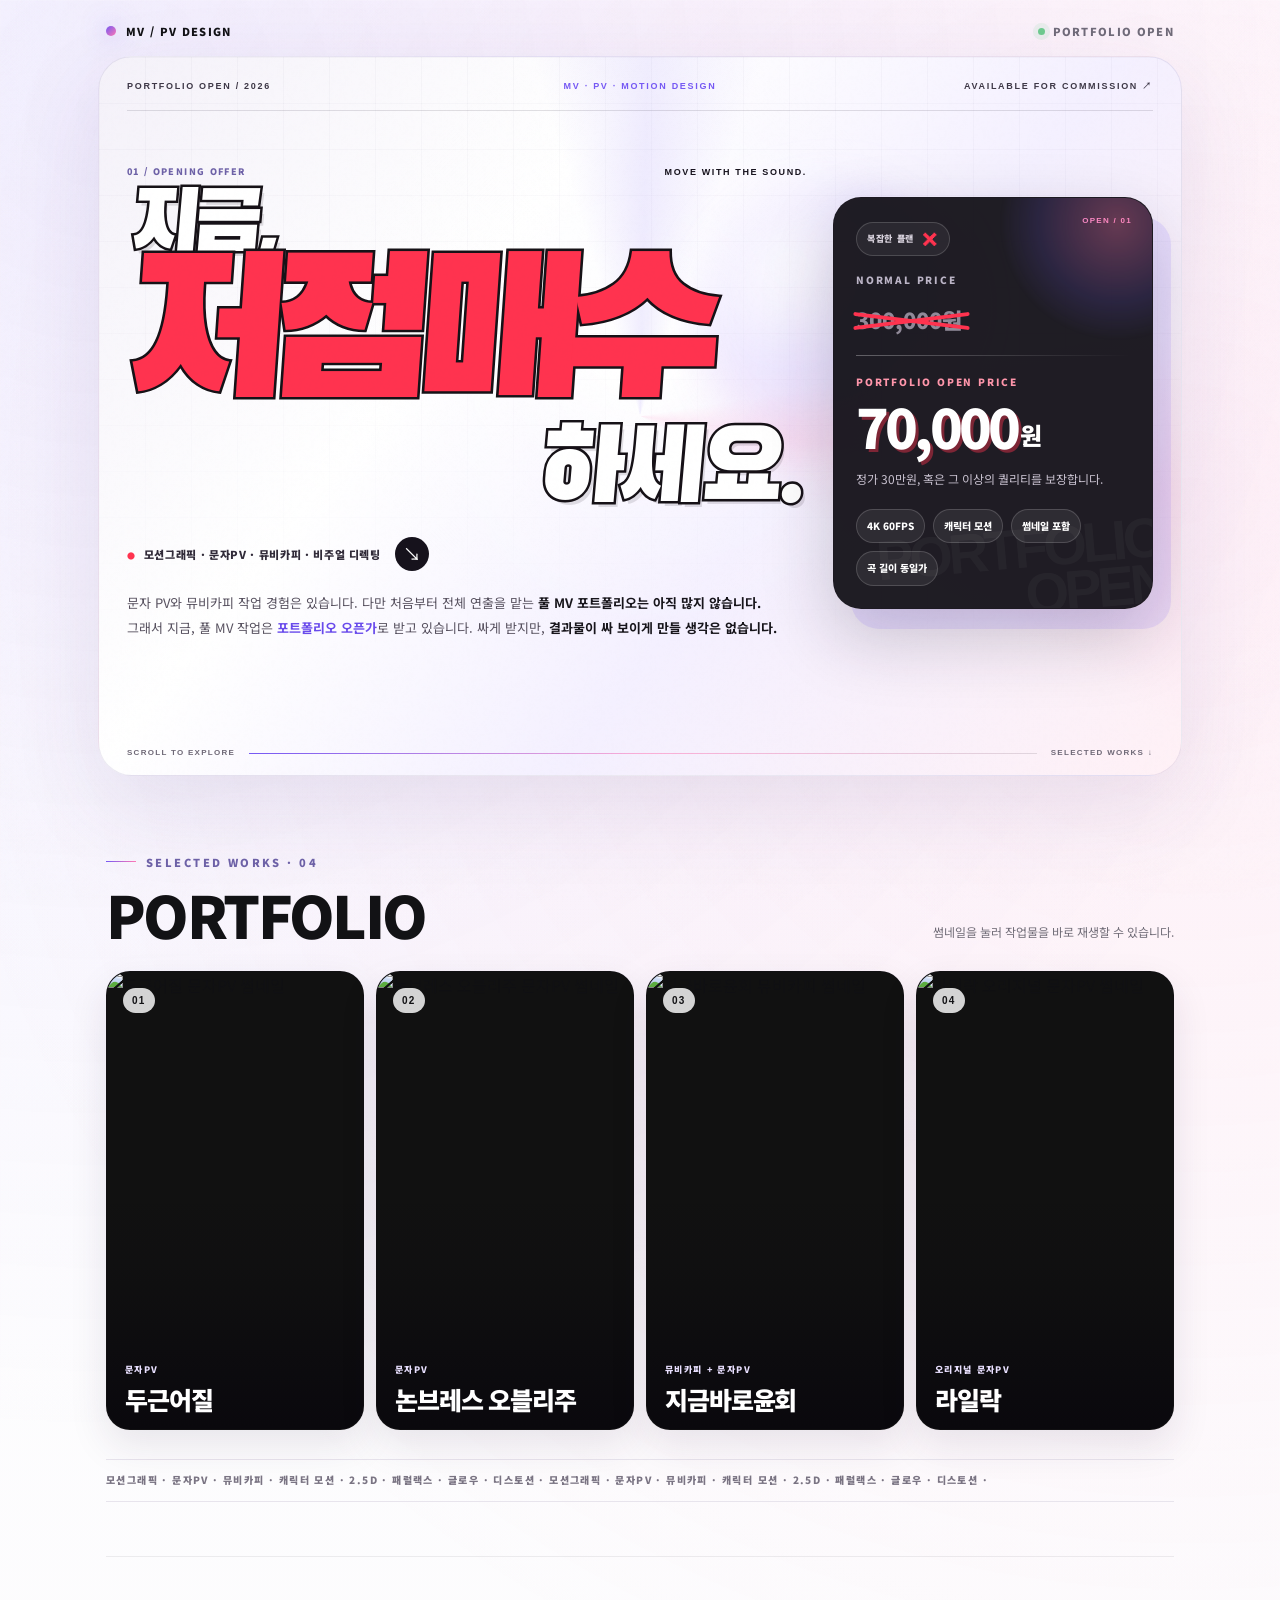
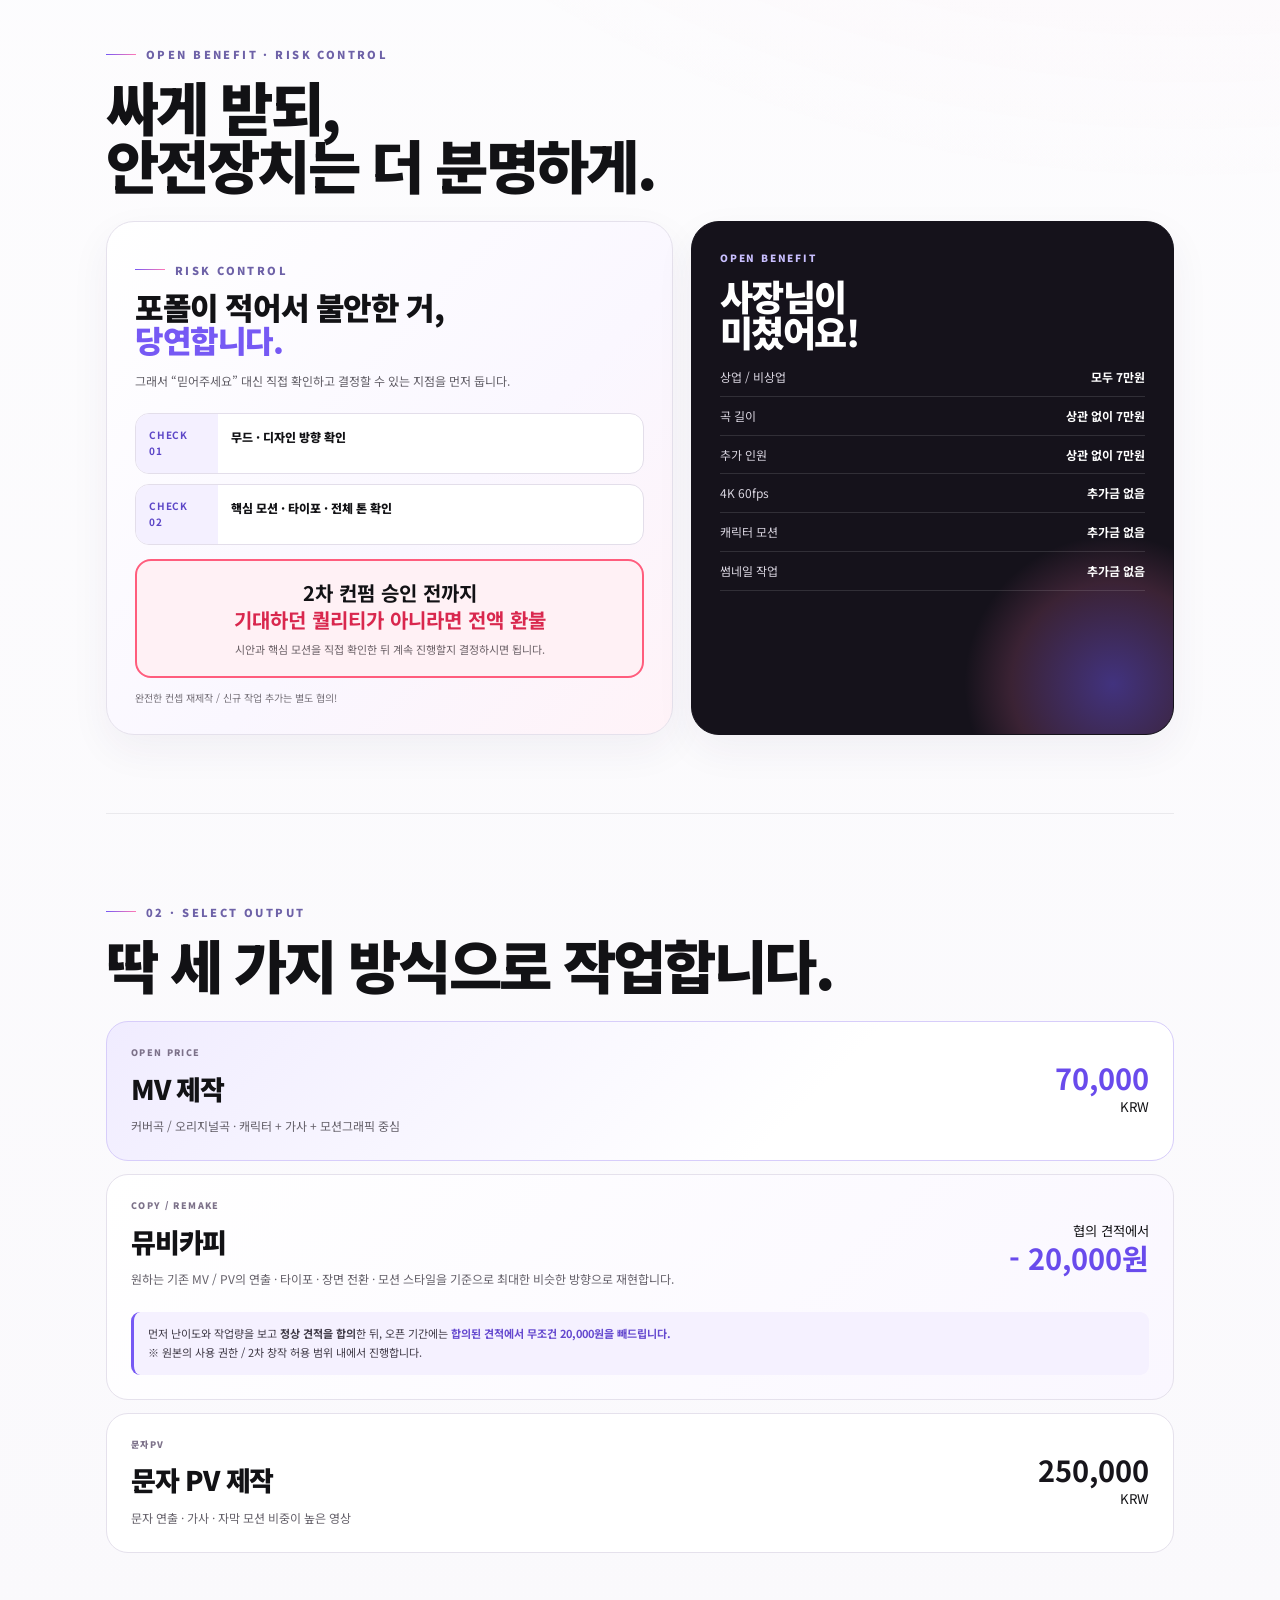
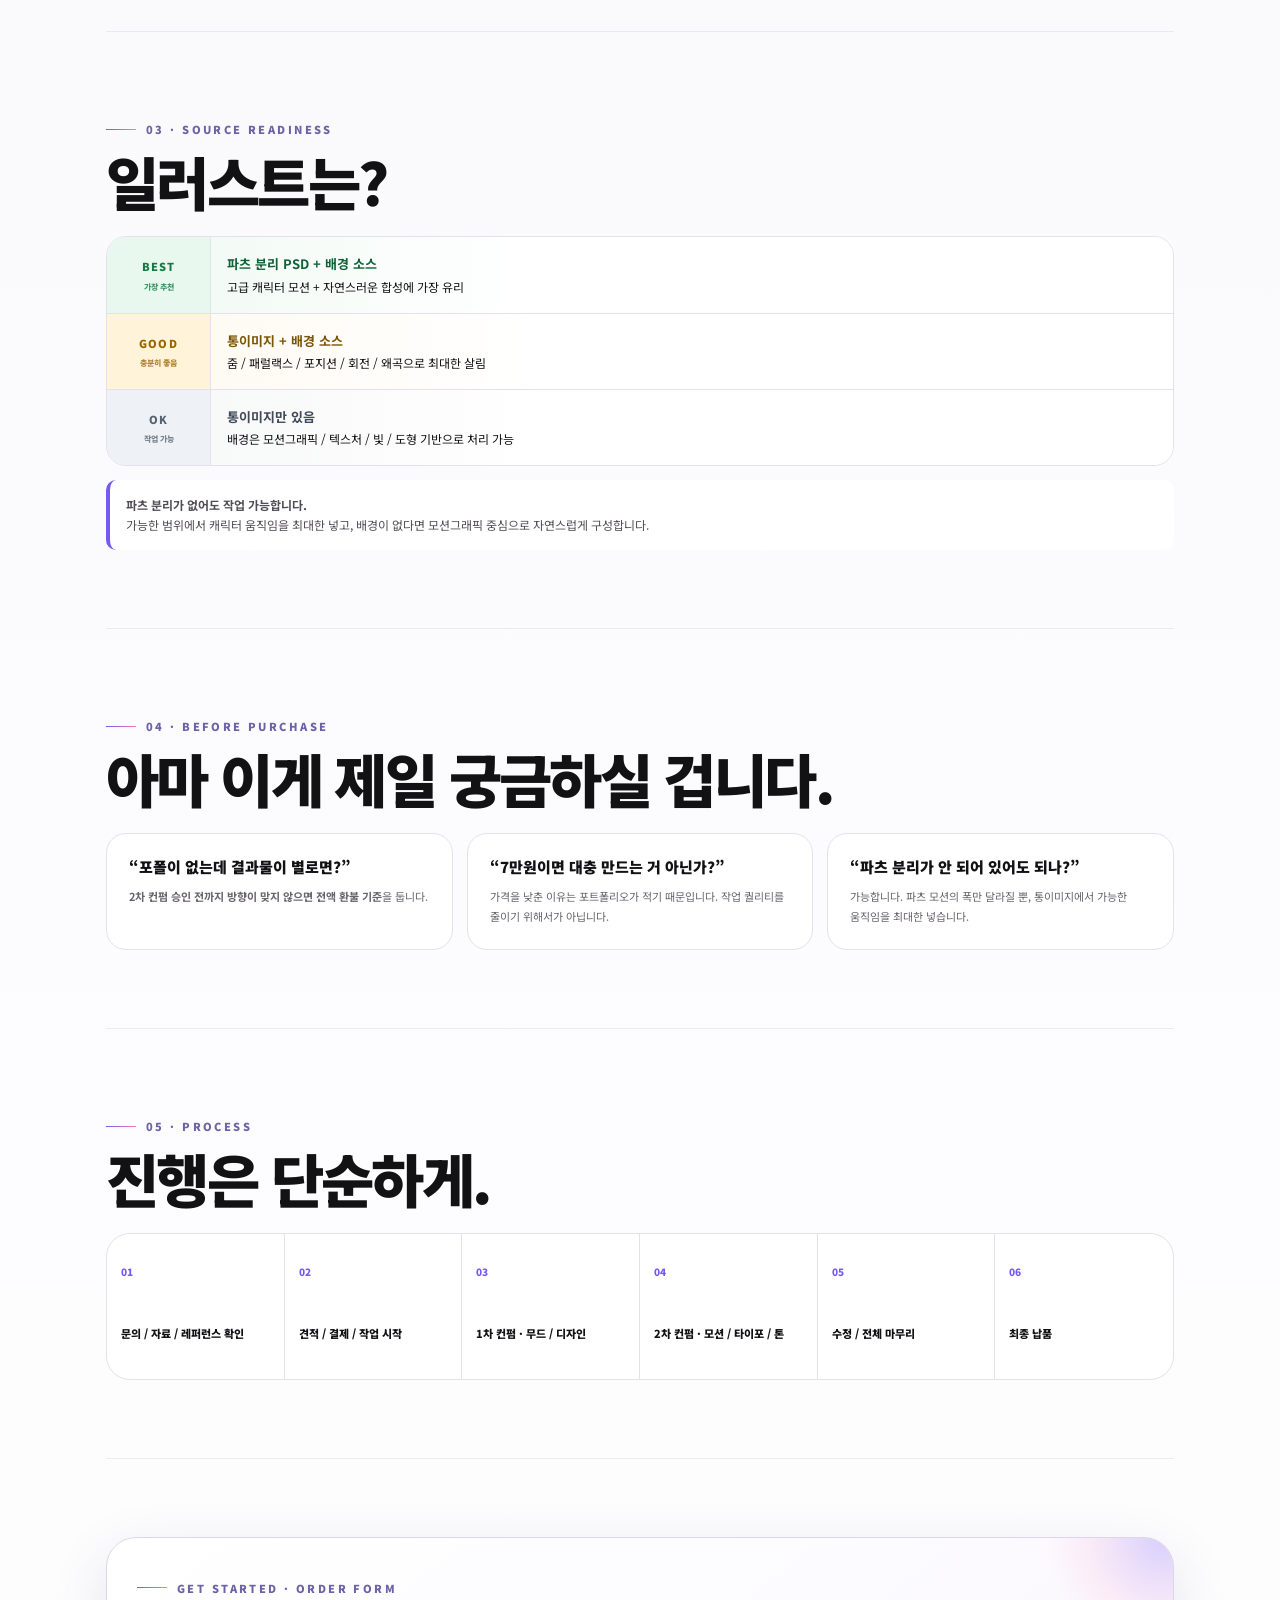
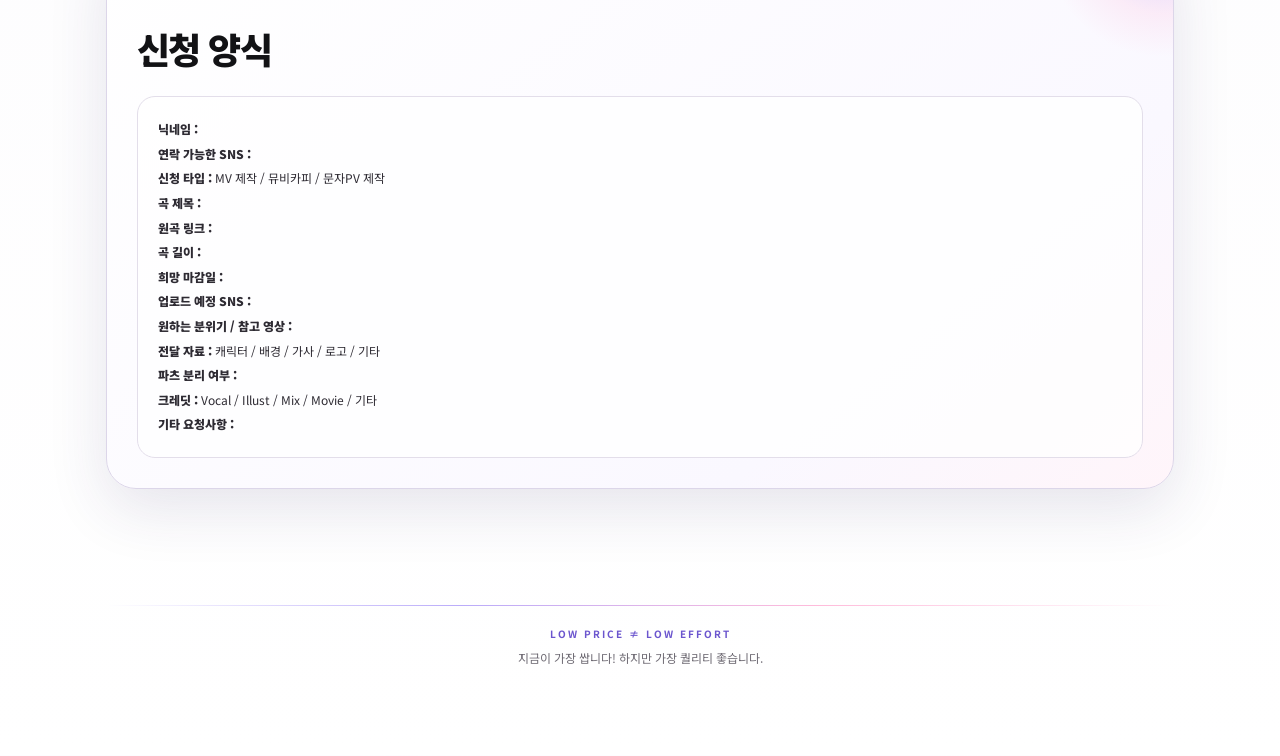
==== commit 3aa5049e: "Add files via upload" ====
--- a/index.html
+++ b/index.html
@@ -8,7 +8,7 @@
   <link rel="preconnect" href="https://fonts.googleapis.com">
   <link rel="preconnect" href="https://fonts.gstatic.com" crossorigin>
   <link href="https://fonts.googleapis.com/css2?family=Black+Han+Sans&family=Noto+Sans+KR:wght@400;600;700;800;900&display=swap" rel="stylesheet">
-  <link rel="stylesheet" href="styles.css" />
+  <link rel="stylesheet" href="styles.css?v=9" />
 </head>
 <body>
   <main class="page">
@@ -167,10 +167,10 @@
     <section class="section">
       <p class="eyebrow reveal">03 · Source readiness</p>
       <h2 class="section-title reveal" style="margin-bottom:26px">일러스트는?</h2>
-      <table class="source-table reveal">
-        <tr><td>BEST</td><td><b>파츠 분리 PSD + 배경 소스</b>고급 캐릭터 모션 + 자연스러운 합성에 가장 유리</td></tr>
-        <tr><td>GOOD</td><td><b>통이미지 + 배경 소스</b>줌 / 패럴랙스 / 포지션 / 회전 / 왜곡으로 최대한 살림</td></tr>
-        <tr><td>OK</td><td><b>통이미지만 있음</b>배경은 모션그래픽 / 텍스처 / 빛 / 도형 기반으로 처리 가능</td></tr>
+      <table class="source-table reveal source-ranked">
+        <tr class="rank-best"><td><span class="rank-word">BEST</span><small>가장 추천</small></td><td><b>파츠 분리 PSD + 배경 소스</b>고급 캐릭터 모션 + 자연스러운 합성에 가장 유리</td></tr>
+        <tr class="rank-good"><td><span class="rank-word">GOOD</span><small>충분히 좋음</small></td><td><b>통이미지 + 배경 소스</b>줌 / 패럴랙스 / 포지션 / 회전 / 왜곡으로 최대한 살림</td></tr>
+        <tr class="rank-ok"><td><span class="rank-word">OK</span><small>작업 가능</small></td><td><b>통이미지만 있음</b>배경은 모션그래픽 / 텍스처 / 빛 / 도형 기반으로 처리 가능</td></tr>
       </table>
       <div class="source-note reveal"><b>파츠 분리가 없어도 작업 가능합니다.</b><br>가능한 범위에서 캐릭터 움직임을 최대한 넣고, 배경이 없다면 모션그래픽 중심으로 자연스럽게 구성합니다.</div>
     </section>
@@ -236,6 +236,6 @@
       <div class="player-shell"><iframe id="videoFrame" src="" title="YouTube video player" allow="accelerometer; autoplay; clipboard-write; encrypted-media; gyroscope; picture-in-picture; web-share" allowfullscreen></iframe></div>
     </div>
   </div>
-  <script src="script.js" defer></script>
+  <script src="script.js?v=9" defer></script>
 </body>
 </html>
--- a/styles.css
+++ b/styles.css
@@ -685,3 +685,155 @@
 @media (hover:none),(pointer:coarse){
   .hover-glass-ring{display:none!important}
 }
+
+
+/* ===== V9 / BIGGER LOW-BUY TYPE + VISIBLE GLASS TRAIL + SOURCE RANKING ===== */
+/* The asset query string in index.html is versioned so Artmug/GitHub cache cannot keep old CSS. */
+.hero-stage{
+  grid-template-columns:minmax(0,1fr) 320px;
+  gap:26px;
+}
+.hero-copy{overflow:visible}
+.drive-title{
+  width:100%;
+  max-width:none;
+  line-height:.74;
+}
+.drive-now{
+  font-size:clamp(58px,6.6vw,84px);
+  margin-bottom:7px;
+}
+.drive-lowbuy{
+  width:max-content;
+  max-width:none;
+  font-size:clamp(132px,15vw,192px);
+  letter-spacing:-.085em;
+  line-height:.80;
+  transform:translateX(-7px) skewX(-4deg) scaleX(1.035);
+  transform-origin:left bottom;
+  overflow:visible;
+  color:var(--impact)!important;
+  -webkit-text-stroke:5px var(--impact-dark)!important;
+  text-shadow:none!important;
+  filter:none!important;
+}
+.drive-cta{
+  font-size:clamp(66px,8vw,102px);
+  margin-top:16px;
+  padding-right:1%;
+}
+
+/* Stronger live follower: visibly glassy but never changes the red type fill. */
+.hover-glass-ring{
+  width:132px;
+  height:132px;
+  z-index:20;
+  border:2px dashed rgba(255,255,255,.88);
+  transform:translate(calc(var(--ring-x) - 66px),calc(var(--ring-y) - 66px)) scale(.58) rotate(-12deg);
+  background:
+    linear-gradient(135deg,rgba(255,255,255,.28),rgba(255,255,255,.08) 38%,rgba(126,103,255,.10) 72%,rgba(255,120,182,.09)),
+    radial-gradient(circle at 34% 28%,rgba(255,255,255,.52),transparent 34%);
+  box-shadow:
+    inset 0 0 0 1px rgba(255,255,255,.35),
+    inset 12px 12px 30px rgba(255,255,255,.15),
+    0 12px 32px rgba(65,45,118,.18),
+    0 0 0 1px rgba(82,61,140,.10);
+  backdrop-filter:blur(10px) saturate(1.55);
+  -webkit-backdrop-filter:blur(10px) saturate(1.55);
+  transition:opacity .20s ease,transform .28s cubic-bezier(.2,.85,.2,1);
+}
+.hover-glass-ring::before{
+  inset:7px;
+  background:none;
+  border:1px solid rgba(255,255,255,.40);
+  -webkit-mask:none;
+  mask:none;
+  opacity:.9;
+  animation:none;
+}
+.hover-glass-ring::after{
+  inset:17px;
+  border:1px solid rgba(255,255,255,.24);
+  background:linear-gradient(145deg,rgba(255,255,255,.17),transparent 52%,rgba(126,103,255,.08));
+}
+.drive-lowbuy.ring-active .hover-glass-ring{
+  opacity:1;
+  transform:translate(calc(var(--ring-x) - 66px),calc(var(--ring-y) - 66px)) scale(1) rotate(0deg);
+}
+
+/* Short-lived rings are spawned along the cursor path for the requested '스르륵' trail. */
+.glass-trail{
+  position:absolute;
+  z-index:18;
+  left:0;top:0;
+  width:76px;height:76px;
+  border-radius:50%;
+  pointer-events:none;
+  border:1.8px dashed rgba(255,255,255,.82);
+  background:linear-gradient(135deg,rgba(255,255,255,.20),rgba(255,255,255,.05) 55%,rgba(120,94,230,.08));
+  box-shadow:inset 0 0 0 1px rgba(255,255,255,.26),0 8px 20px rgba(65,45,118,.10);
+  backdrop-filter:blur(7px) saturate(1.35);
+  -webkit-backdrop-filter:blur(7px) saturate(1.35);
+  transform:translate(-50%,-50%) scale(.55) rotate(-18deg);
+  animation:glassTrailFade .70s cubic-bezier(.16,.78,.24,1) forwards;
+}
+.glass-trail::after{
+  content:"";position:absolute;inset:12px;border-radius:50%;
+  border:1px solid rgba(255,255,255,.22);
+}
+@keyframes glassTrailFade{
+  0%{opacity:0;transform:translate(-50%,-50%) scale(.45) rotate(-20deg)}
+  18%{opacity:.95;transform:translate(-50%,-50%) scale(1) rotate(0deg)}
+  100%{opacity:0;transform:translate(-50%,-50%) scale(1.25) rotate(18deg)}
+}
+
+/* Source readiness: the hierarchy should be obvious at a glance. */
+.source-ranked{overflow:hidden}
+.source-ranked tr{position:relative}
+.source-ranked td:first-child{
+  width:104px;
+  padding:14px 12px;
+  text-align:center;
+  border-right:1px solid var(--line);
+}
+.source-ranked .rank-word{display:block;font-size:11px;font-weight:950;letter-spacing:.10em}
+.source-ranked td:first-child small{display:block;margin-top:4px;font-size:8px;font-weight:850;letter-spacing:0;opacity:.78}
+.source-ranked .rank-best td:first-child{background:#e8f8ee;color:#137a43}
+.source-ranked .rank-best td:last-child{background:linear-gradient(90deg,rgba(31,172,91,.055),#fff 34%)}
+.source-ranked .rank-good td:first-child{background:#fff4d9;color:#9a6500}
+.source-ranked .rank-good td:last-child{background:linear-gradient(90deg,rgba(240,174,41,.055),#fff 34%)}
+.source-ranked .rank-ok td:first-child{background:#eef1f5;color:#576171}
+.source-ranked .rank-ok td:last-child{background:linear-gradient(90deg,rgba(96,108,126,.045),#fff 34%)}
+.source-ranked .rank-best td:last-child b{color:#0f6236}
+.source-ranked .rank-good td:last-child b{color:#7b5608}
+.source-ranked .rank-ok td:last-child b{color:#414a58}
+.source-ranked tr:hover td:last-child{background-position:100% 0}
+.source-ranked td:last-child{transition:background .28s ease,transform .28s ease}
+@media (hover:hover) and (pointer:fine){
+  .source-ranked tr:hover td:last-child{transform:translateX(4px)}
+}
+
+@media (max-width:860px){
+  .hero-stage{grid-template-columns:1fr;gap:34px}
+  .drive-lowbuy{font-size:clamp(118px,20vw,168px)}
+}
+@media (max-width:640px){
+  .drive-title{line-height:.80}
+  .drive-now{font-size:clamp(36px,11vw,52px)}
+  .drive-lowbuy{
+    font-size:clamp(72px,21vw,104px);
+    letter-spacing:-.08em;
+    transform:translateX(-2px) skewX(-3deg);
+    -webkit-text-stroke:3px var(--impact-dark)!important;
+  }
+  .drive-cta{font-size:clamp(46px,14vw,68px);margin-top:10px}
+  .source-ranked td:first-child{width:82px;padding:12px 7px}
+  .source-ranked .rank-word{font-size:9px}
+  .source-ranked td:first-child small{font-size:7px}
+  .source-ranked td:last-child{font-size:10.5px;line-height:1.55}
+  .source-ranked td:last-child b{font-size:11.5px}
+  .glass-trail,.hover-glass-ring{display:none!important}
+}
+@media (max-width:380px){
+  .drive-lowbuy{font-size:clamp(66px,20vw,90px)}
+}
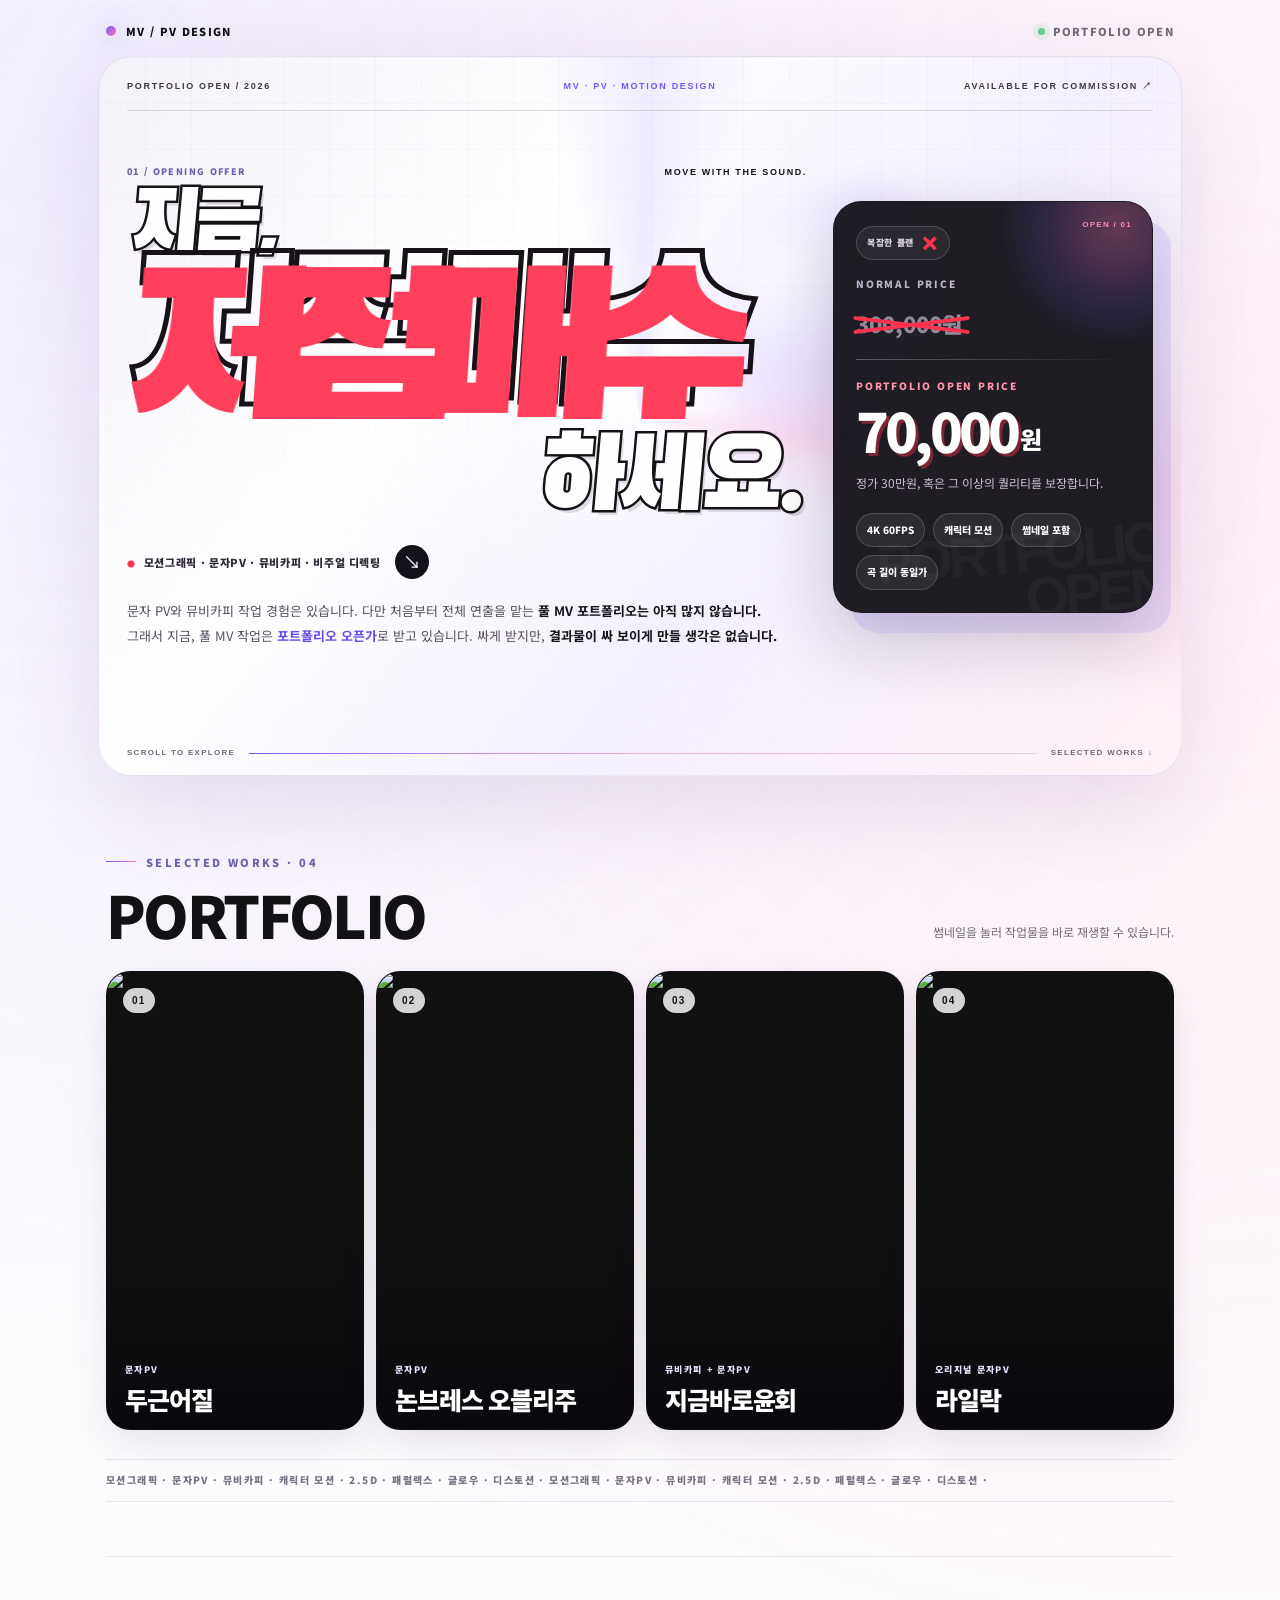
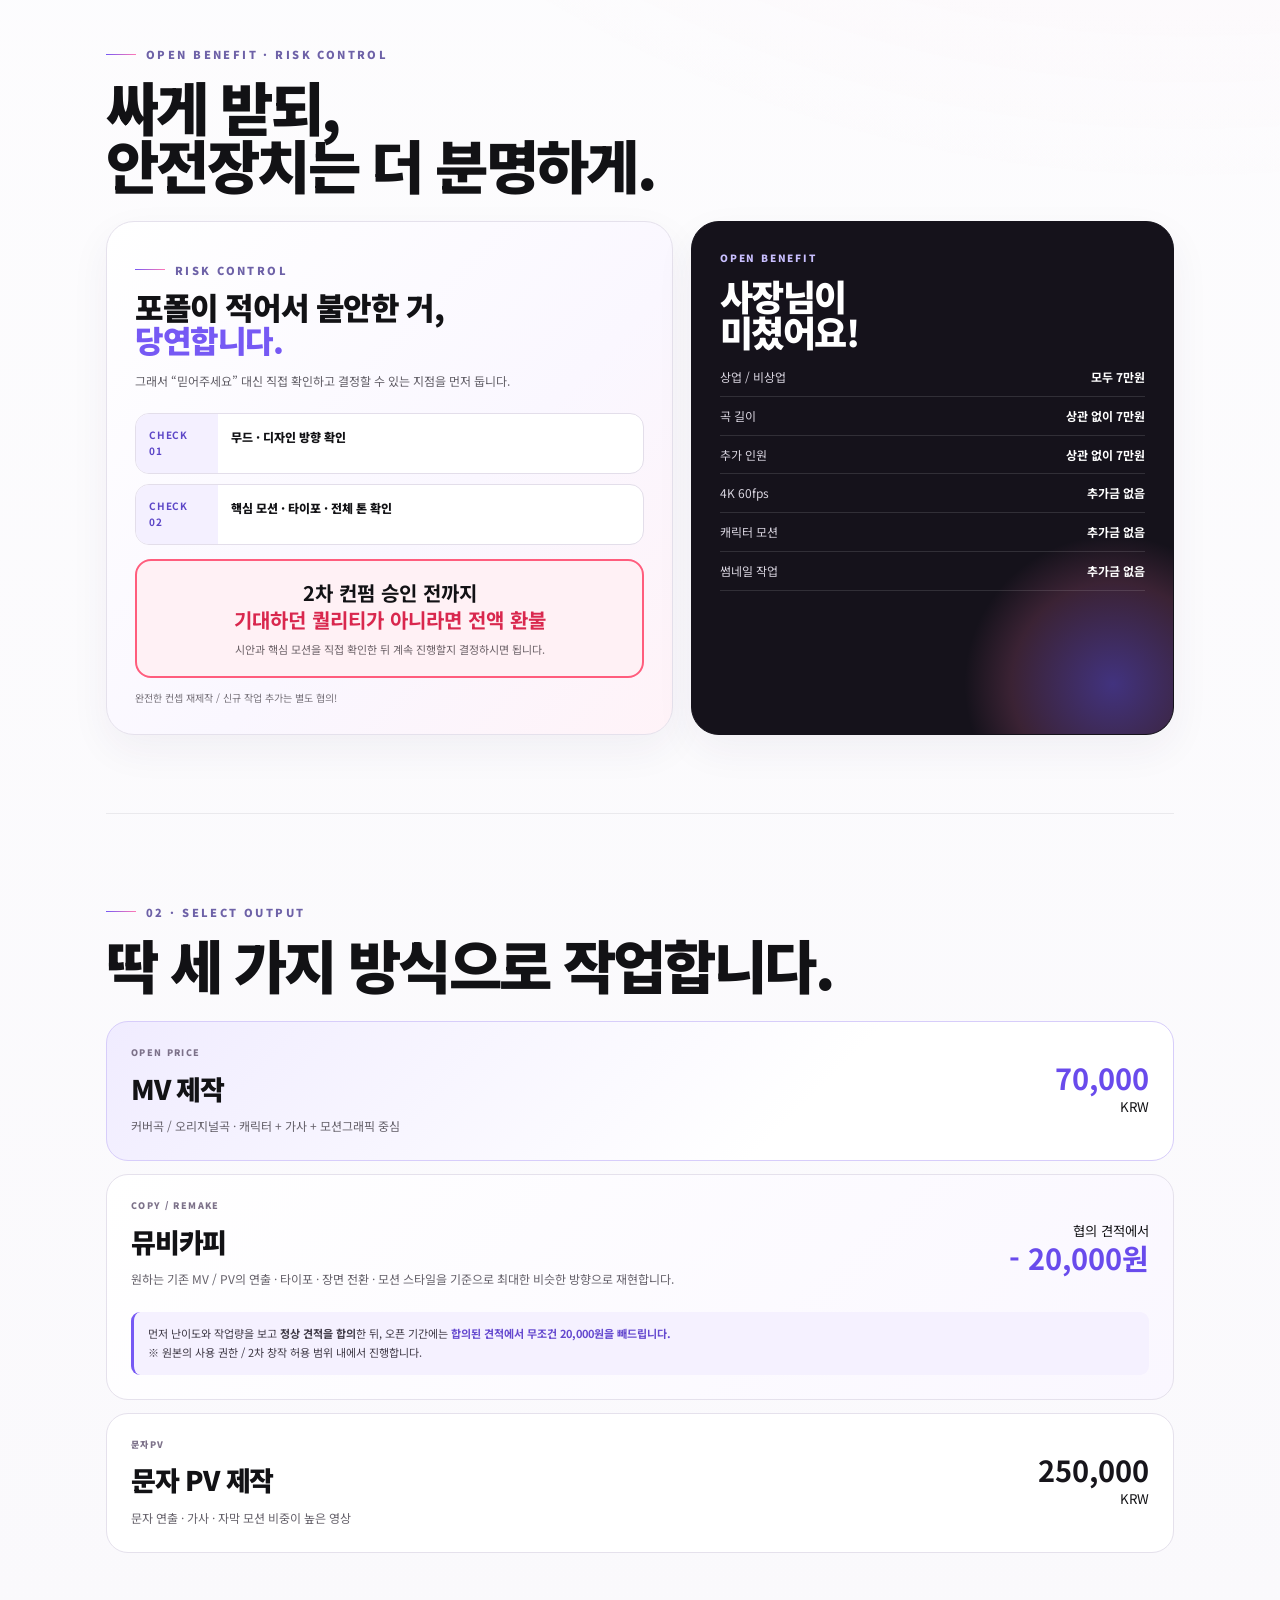
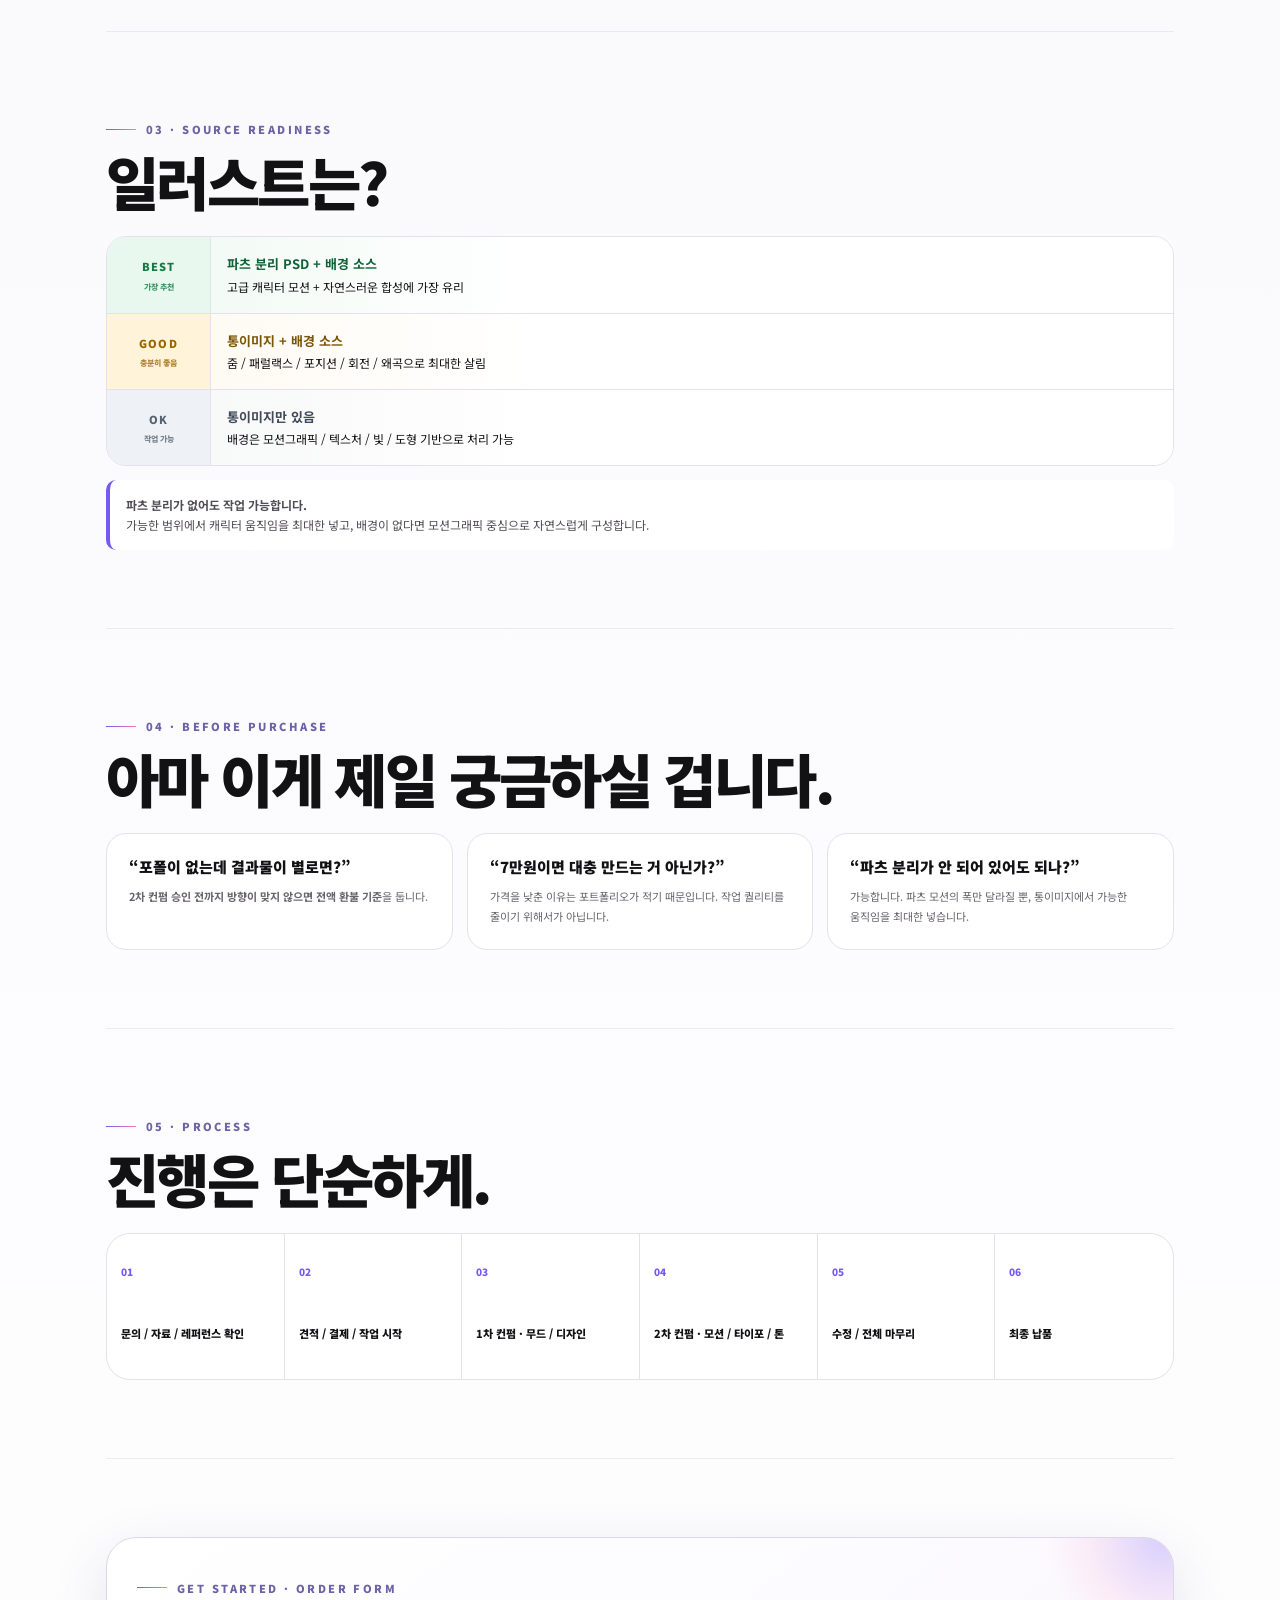
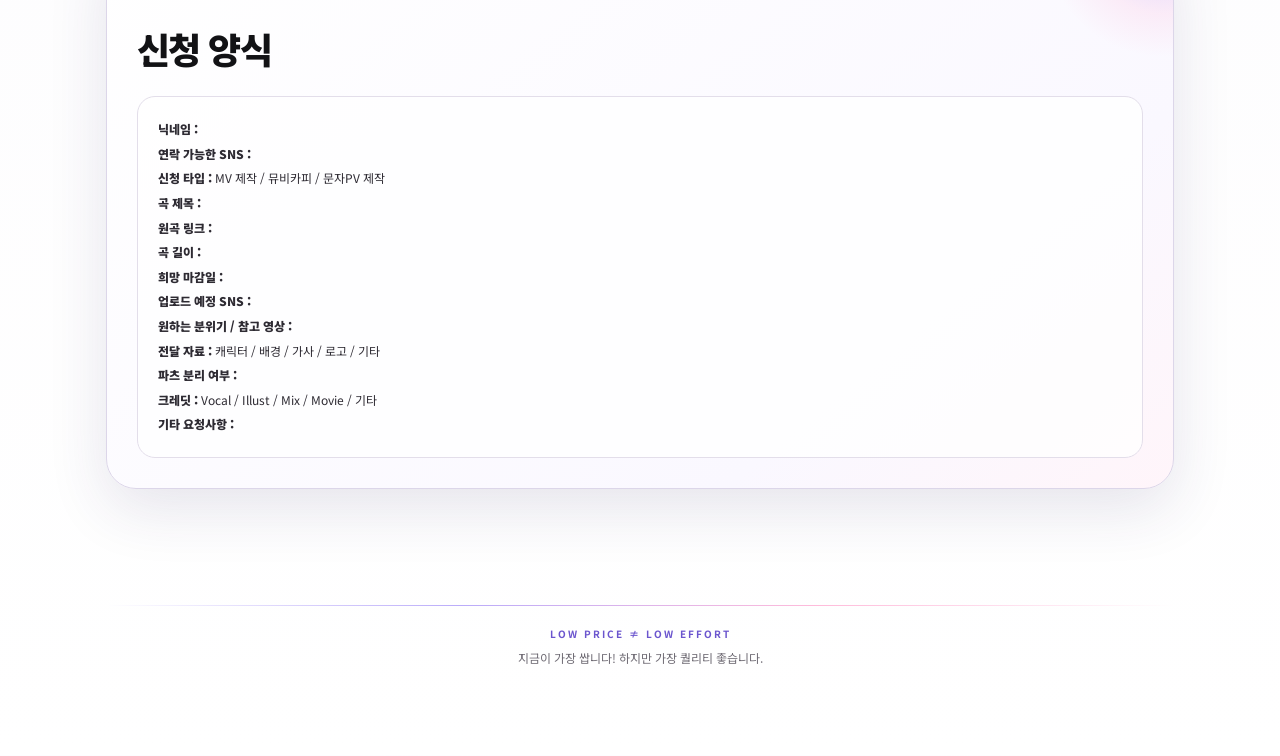
==== commit 389a7d20: "Add files via upload" ====
--- a/index.html
+++ b/index.html
@@ -8,7 +8,7 @@
   <link rel="preconnect" href="https://fonts.googleapis.com">
   <link rel="preconnect" href="https://fonts.gstatic.com" crossorigin>
   <link href="https://fonts.googleapis.com/css2?family=Black+Han+Sans&family=Noto+Sans+KR:wght@400;600;700;800;900&display=swap" rel="stylesheet">
-  <link rel="stylesheet" href="styles.css?v=9" />
+  <link rel="stylesheet" href="styles.css?v=10" />
 </head>
 <body>
   <main class="page">
@@ -33,7 +33,11 @@
           <div class="hero-kicker"><span>01 / OPENING OFFER</span><b>MOVE WITH THE SOUND.</b></div>
           <h1 class="display drive-title" aria-label="지금, 저점매수하세요.">
             <span class="drive-line drive-now">지금,</span>
-            <span class="drive-line drive-lowbuy" id="lowBuyText">저점매수<span class="hover-glass-ring" aria-hidden="true"></span></span>
+            <span class="drive-line drive-lowbuy" id="lowBuyText">
+              <span class="lowbuy-outline" id="lowBuyOutline">저점매수</span>
+              <canvas class="lowbuy-fill-canvas" id="lowBuyFillCanvas" aria-hidden="true"></canvas>
+              <canvas class="lowbuy-glass-canvas" id="lowBuyGlassCanvas" aria-hidden="true"></canvas>
+            </span>
             <span class="drive-line drive-cta">하세요.</span>
           </h1>
           <div class="hero-caption-row">
@@ -236,6 +240,6 @@
       <div class="player-shell"><iframe id="videoFrame" src="" title="YouTube video player" allow="accelerometer; autoplay; clipboard-write; encrypted-media; gyroscope; picture-in-picture; web-share" allowfullscreen></iframe></div>
     </div>
   </div>
-  <script src="script.js?v=9" defer></script>
+  <script src="script.js?v=10" defer></script>
 </body>
 </html>
--- a/styles.css
+++ b/styles.css
@@ -837,3 +837,77 @@
 @media (max-width:380px){
   .drive-lowbuy{font-size:clamp(66px,20vw,90px)}
 }
+
+/* ===== V10 / BRUSH-ERASE REVEAL ON 저점매수 =====
+   Reverse of an image-reveal interaction: the red fill is brushed away along
+   the pointer path, briefly exposing the page below with a glass/dash trail. */
+.hover-glass-ring,.glass-trail{display:none!important}
+
+.drive-lowbuy{
+  position:relative;
+  display:inline-block;
+  width:max-content;
+  max-width:none;
+  overflow:visible;
+  isolation:isolate;
+  cursor:crosshair;
+  color:transparent!important;
+  -webkit-text-stroke:0!important;
+  text-shadow:none!important;
+  filter:none!important;
+}
+.lowbuy-outline{
+  position:relative;
+  z-index:1;
+  display:block;
+  color:var(--impact);
+  -webkit-text-stroke:5px var(--impact-dark);
+  paint-order:stroke fill;
+  text-shadow:none;
+  filter:none;
+  user-select:none;
+}
+.drive-lowbuy.brush-ready .lowbuy-outline{
+  color:transparent;
+  -webkit-text-stroke:5px var(--impact-dark);
+}
+.lowbuy-fill-canvas,
+.lowbuy-glass-canvas{
+  position:absolute;
+  z-index:2;
+  left:0;
+  top:0;
+  width:100%;
+  height:100%;
+  display:block;
+  pointer-events:none;
+  opacity:0;
+}
+.lowbuy-glass-canvas{z-index:3}
+.drive-lowbuy.brush-ready .lowbuy-fill-canvas,
+.drive-lowbuy.brush-ready .lowbuy-glass-canvas{opacity:1}
+
+/* Let the word own more of the hero width without adding any fake shadow. */
+.drive-lowbuy{
+  font-size:clamp(140px,15.8vw,202px);
+  letter-spacing:-.09em;
+  transform:translateX(-8px) skewX(-4deg) scaleX(1.045);
+  transform-origin:left bottom;
+}
+
+@media (max-width:860px){
+  .drive-lowbuy{font-size:clamp(120px,20.5vw,172px)}
+}
+@media (max-width:640px){
+  .drive-lowbuy{
+    font-size:clamp(74px,21.5vw,108px);
+    letter-spacing:-.085em;
+    transform:translateX(-2px) skewX(-3deg);
+    cursor:default;
+  }
+  .lowbuy-outline,
+  .drive-lowbuy.brush-ready .lowbuy-outline{-webkit-text-stroke:3px var(--impact-dark)}
+}
+@media (max-width:380px){
+  .drive-lowbuy{font-size:clamp(67px,20.5vw,92px)}
+}
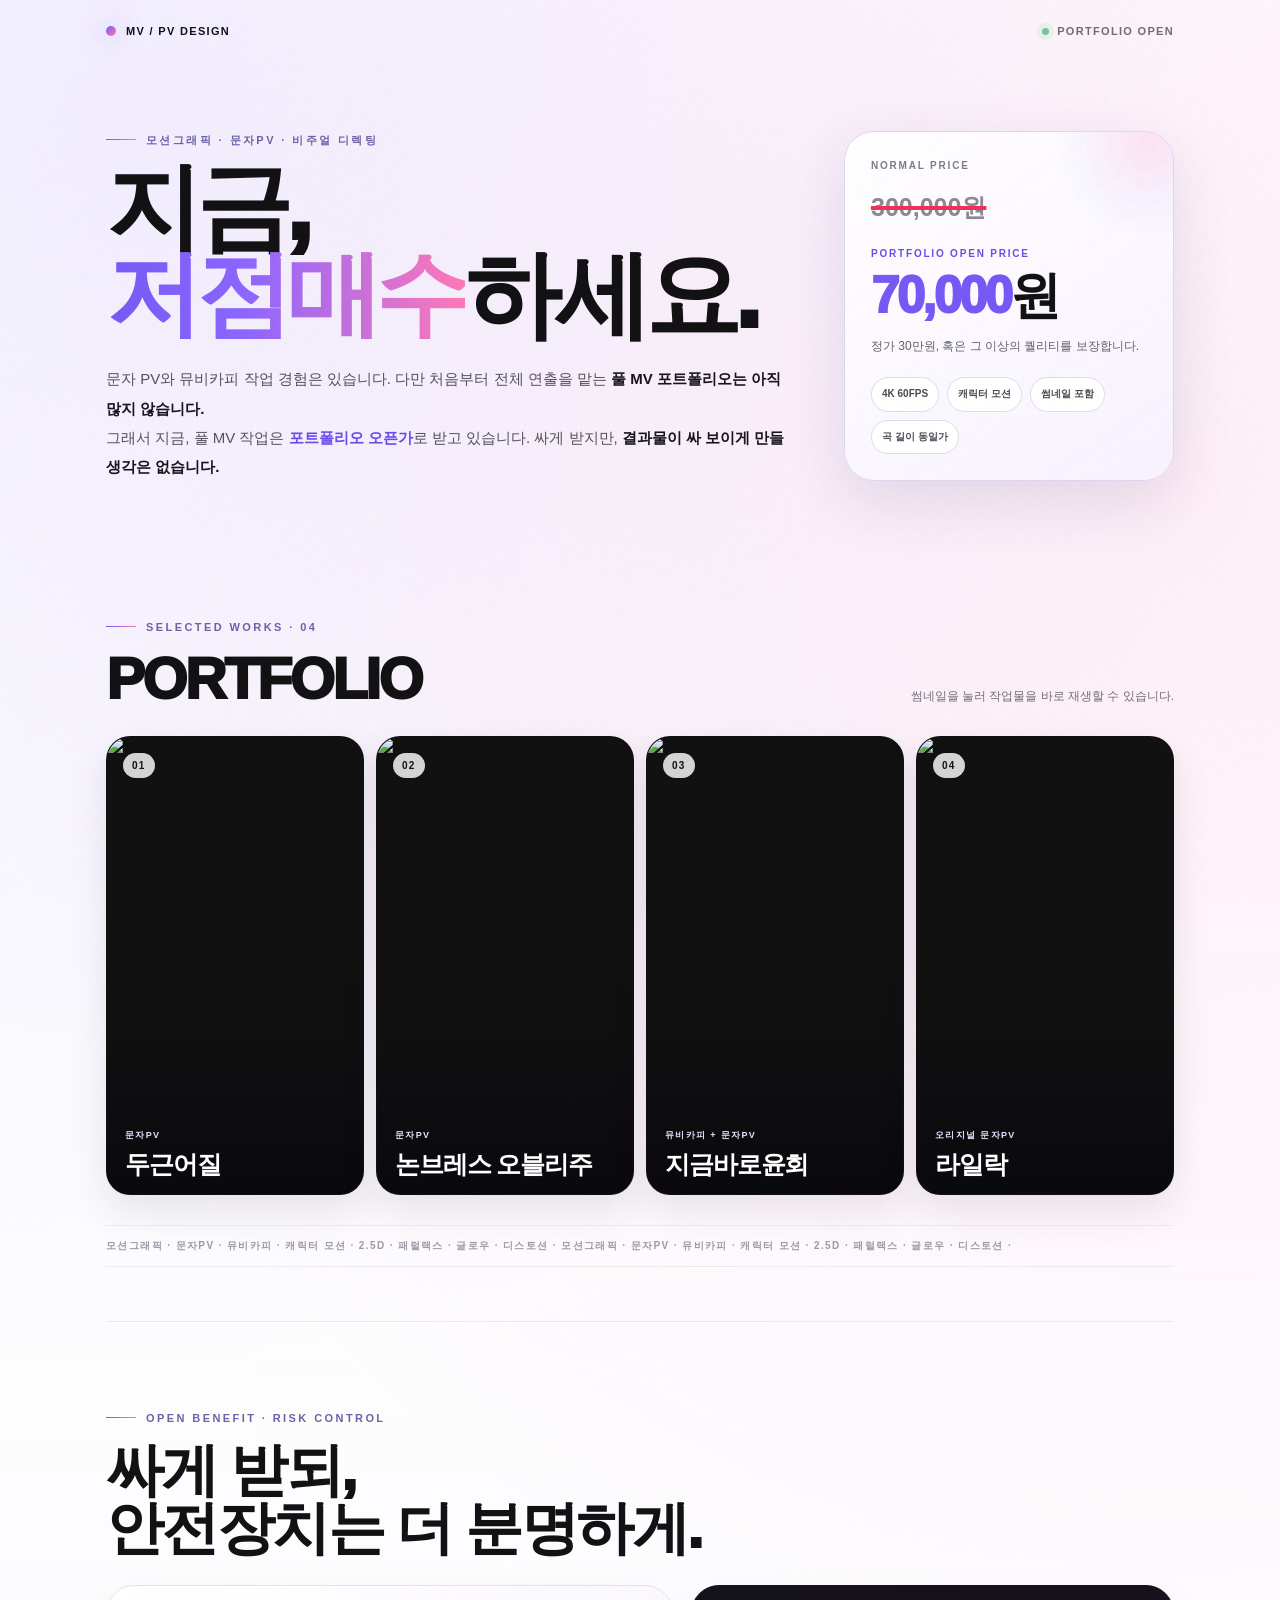
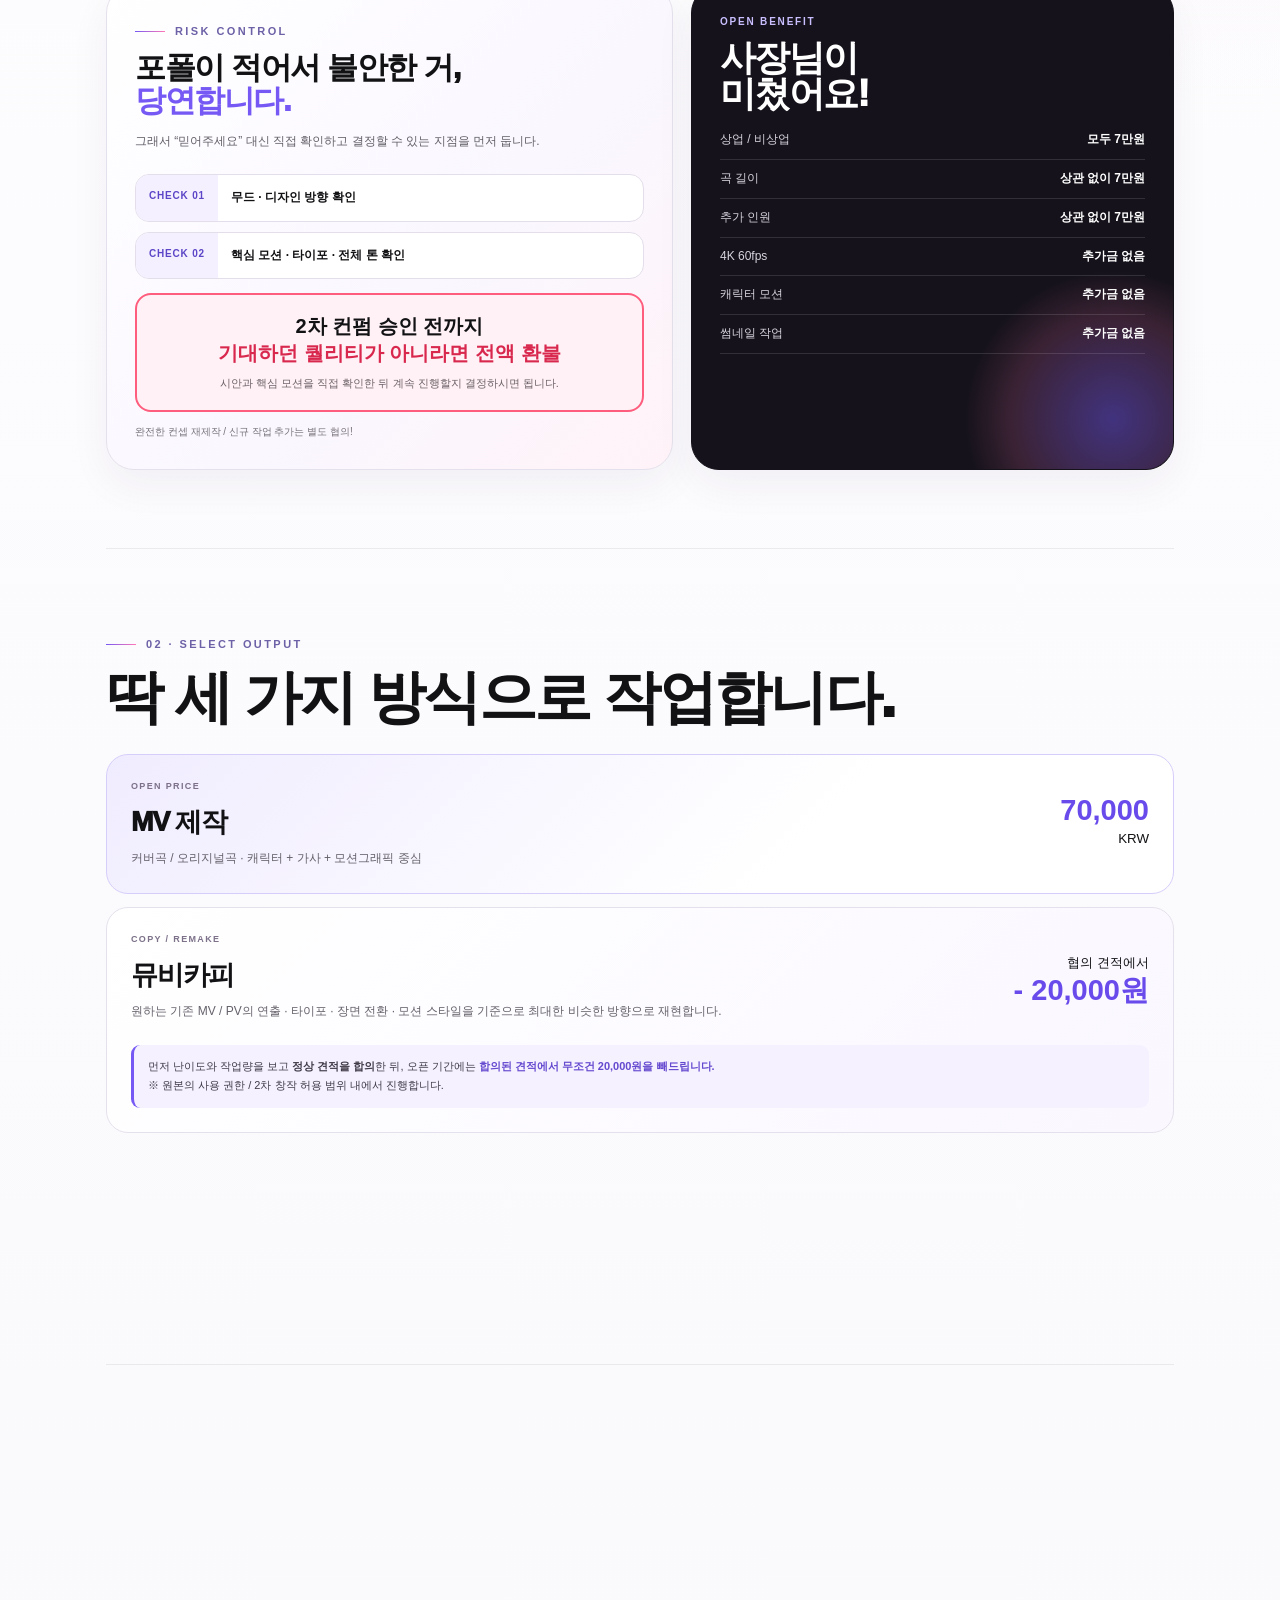
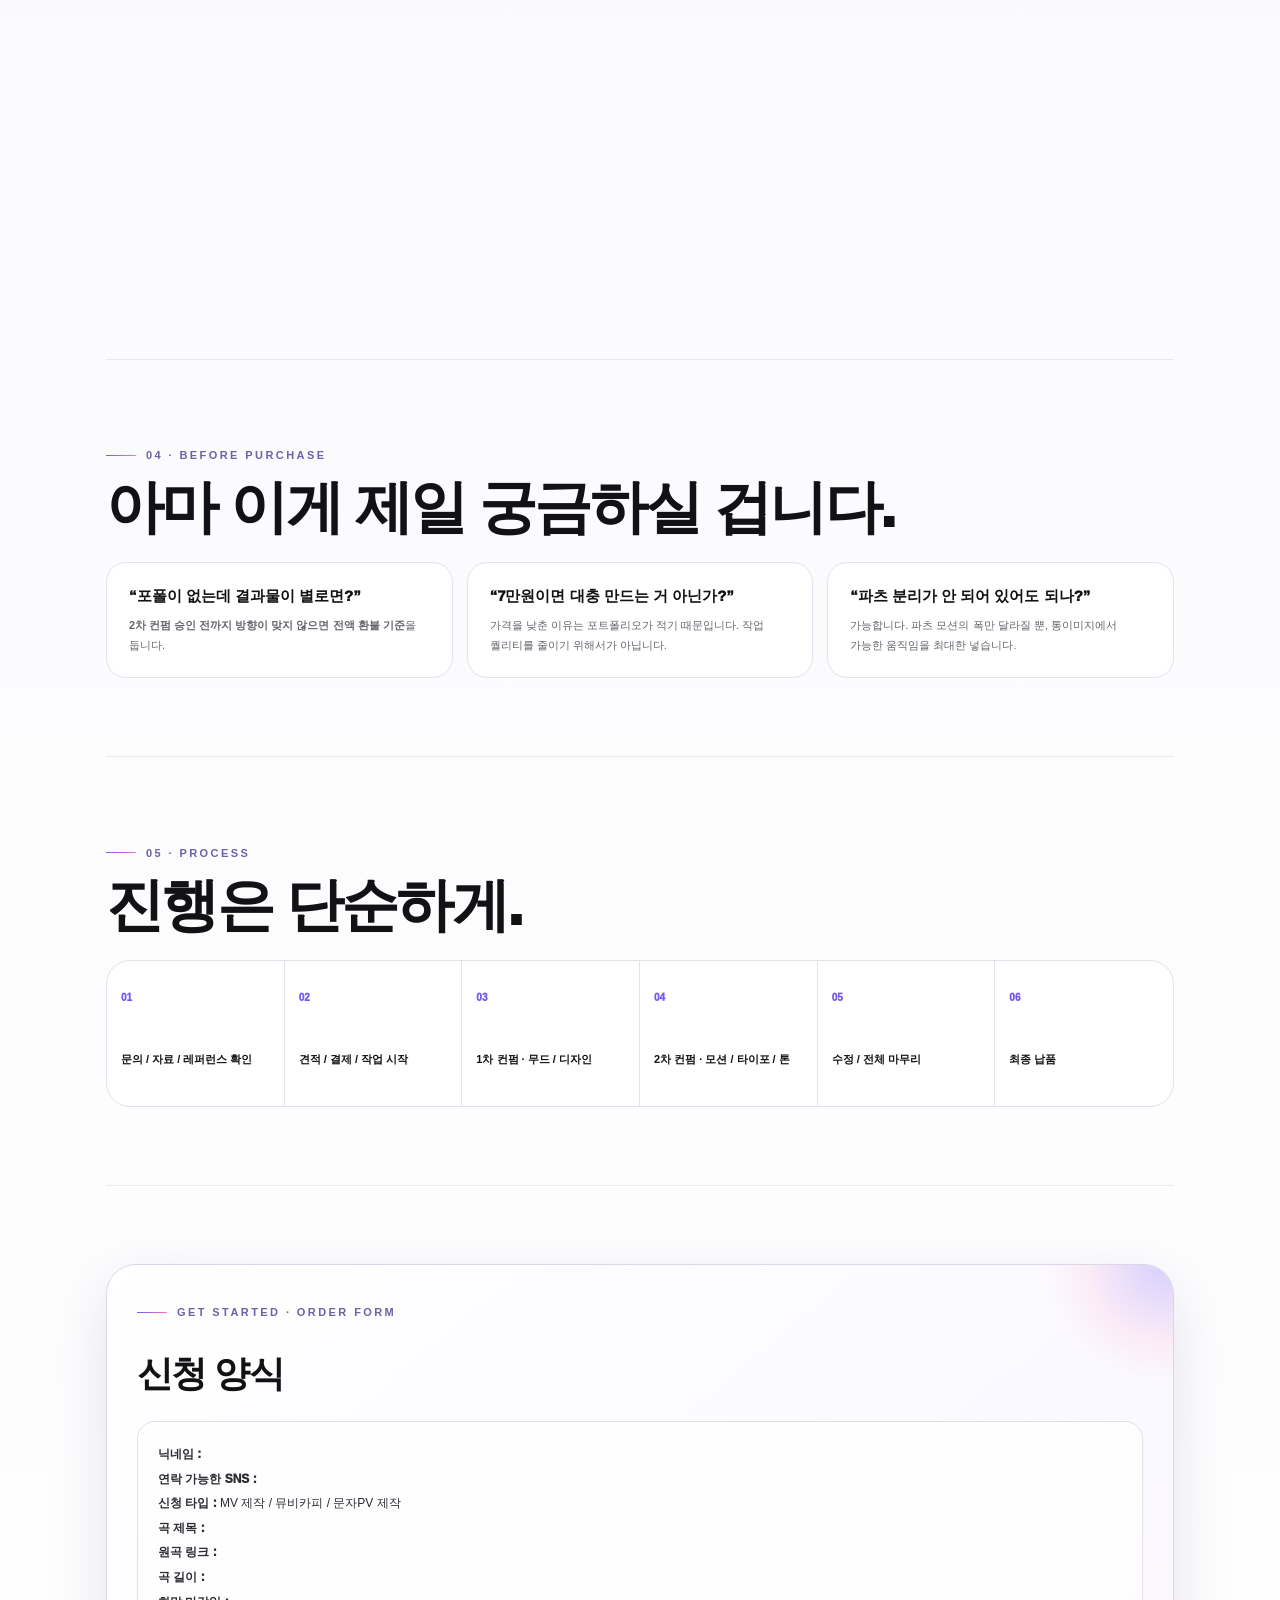
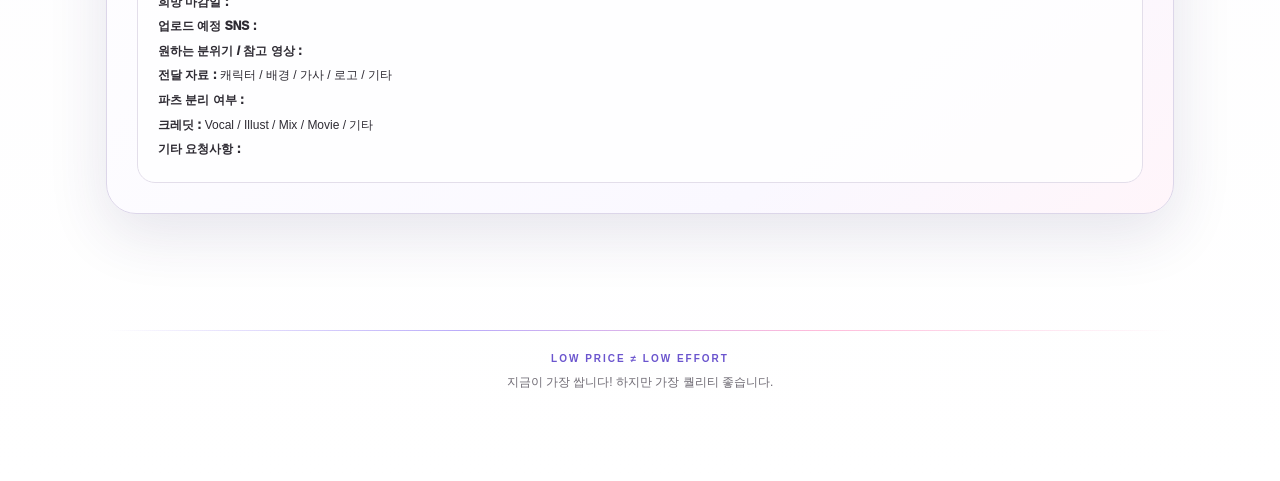
==== commit 7fe253ef: "Add files via upload" ====
--- a/index.html
+++ b/index.html
@@ -5,10 +5,7 @@
   <meta name="viewport" content="width=device-width, initial-scale=1" />
   <meta name="color-scheme" content="light" />
   <title>MV / PV Portfolio</title>
-  <link rel="preconnect" href="https://fonts.googleapis.com">
-  <link rel="preconnect" href="https://fonts.gstatic.com" crossorigin>
-  <link href="https://fonts.googleapis.com/css2?family=Black+Han+Sans&family=Noto+Sans+KR:wght@400;600;700;800;900&display=swap" rel="stylesheet">
-  <link rel="stylesheet" href="styles.css?v=10" />
+  <link rel="stylesheet" href="styles-v12.css?build=12c" />
 </head>
 <body>
   <main class="page">
@@ -17,56 +14,23 @@
       <div class="status">PORTFOLIO OPEN</div>
     </div>
 
-    <section class="hero hero-drive" id="hero">
-      <div class="hero-atmosphere" aria-hidden="true">
-        <span class="hero-orb"></span>
-      </div>
-
-      <div class="hero-rail reveal">
-        <span>PORTFOLIO OPEN / 2026</span>
-        <span>MV · PV · MOTION DESIGN</span>
-        <span>AVAILABLE FOR COMMISSION ↗</span>
-      </div>
-
-      <div class="hero-grid hero-stage">
-        <div class="hero-copy reveal">
-          <div class="hero-kicker"><span>01 / OPENING OFFER</span><b>MOVE WITH THE SOUND.</b></div>
-          <h1 class="display drive-title" aria-label="지금, 저점매수하세요.">
-            <span class="drive-line drive-now">지금,</span>
-            <span class="drive-line drive-lowbuy" id="lowBuyText">
-              <span class="lowbuy-outline" id="lowBuyOutline">저점매수</span>
-              <canvas class="lowbuy-fill-canvas" id="lowBuyFillCanvas" aria-hidden="true"></canvas>
-              <canvas class="lowbuy-glass-canvas" id="lowBuyGlassCanvas" aria-hidden="true"></canvas>
-            </span>
-            <span class="drive-line drive-cta">하세요.</span>
-          </h1>
-          <div class="hero-caption-row">
-            <p class="hero-caption">모션그래픽 · 문자PV · 뮤비카피 · 비주얼 디렉팅</p>
-            <span class="hero-arrow">↘</span>
-          </div>
+    <section class="hero">
+      <div class="hero-grid">
+        <div class="reveal">
+          <p class="eyebrow">모션그래픽 · 문자PV · 비주얼 디렉팅</p>
+          <h1 class="display">지금,<br><span class="accent">저점매수</span>하세요.</h1>
           <p class="lede">문자 PV와 뮤비카피 작업 경험은 있습니다. 다만 처음부터 전체 연출을 맡는 <strong>풀 MV 포트폴리오는 아직 많지 않습니다.</strong><br>그래서 지금, 풀 MV 작업은 <strong style="color:#694bec">포트폴리오 오픈가</strong>로 받고 있습니다. 싸게 받지만, <strong>결과물이 싸 보이게 만들 생각은 없습니다.</strong></p>
         </div>
-
-        <aside class="hero-card hero-price-card reveal">
-          <div class="price-corner">OPEN / 01</div>
-          <div class="price-poster-badge">복잡한 플랜 <strong>✕</strong></div>
+        <aside class="hero-card reveal tilt-card">
           <div class="tiny">NORMAL PRICE</div>
           <div class="price-old">300,000원</div>
-          <div class="price-divider"></div>
-          <div class="tiny price-label">PORTFOLIO OPEN PRICE</div>
-          <div class="price"><span>70,000</span><em>원</em></div>
+          <div class="tiny" style="margin-top:18px;color:#684ee7">PORTFOLIO OPEN PRICE</div>
+          <div class="price"><span>70,000</span>원</div>
           <p class="sub">정가 30만원, 혹은 그 이상의 퀄리티를 보장합니다.</p>
           <div class="chip-row">
             <span class="chip">4K 60FPS</span><span class="chip">캐릭터 모션</span><span class="chip">썸네일 포함</span><span class="chip">곡 길이 동일가</span>
           </div>
-          <div class="price-stamp">PORTFOLIO<br>OPEN</div>
         </aside>
-      </div>
-
-      <div class="hero-bottom reveal">
-        <span>SCROLL TO EXPLORE</span>
-        <div class="hero-bottom-line"></div>
-        <span>SELECTED WORKS ↓</span>
       </div>
     </section>
 
@@ -80,28 +44,28 @@
       </div>
 
       <div class="work-grid">
-        <button class="work-card reveal" data-video="sEIg0bMdggI" data-title="두근어질" data-tag="문자PV">
+        <button class="work-card reveal tilt-card" data-video="sEIg0bMdggI" data-title="두근어질" data-tag="문자PV">
           <div class="work-frame">
             <img src="https://i.ytimg.com/vi/sEIg0bMdggI/maxresdefault.jpg" onerror="this.onerror=null;this.src='https://i.ytimg.com/vi/sEIg0bMdggI/hqdefault.jpg'" alt="두근어질 문자PV 썸네일" loading="lazy" />
             <span class="work-no">01</span><span class="work-action">↗</span>
             <div class="work-meta"><span class="work-tag">문자PV</span><div class="work-title">두근어질</div></div>
           </div>
         </button>
-        <button class="work-card reveal" data-video="Bc2JrFVL79g" data-title="논브레스 오블리주" data-tag="문자PV">
+        <button class="work-card reveal tilt-card" data-video="Bc2JrFVL79g" data-title="논브레스 오블리주" data-tag="문자PV">
           <div class="work-frame">
             <img src="https://i.ytimg.com/vi/Bc2JrFVL79g/hqdefault.jpg" onerror="this.onerror=null;this.src='https://i.ytimg.com/vi/Bc2JrFVL79g/mqdefault.jpg'" alt="논브레스 오블리주 문자PV 썸네일" loading="lazy" />
             <span class="work-no">02</span><span class="work-action">↗</span>
             <div class="work-meta"><span class="work-tag">문자PV</span><div class="work-title">논브레스 오블리주</div></div>
           </div>
         </button>
-        <button class="work-card reveal" data-video="DdH2SKAVh2M" data-title="지금바로윤회" data-tag="뮤비카피 + 문자PV">
+        <button class="work-card reveal tilt-card" data-video="DdH2SKAVh2M" data-title="지금바로윤회" data-tag="뮤비카피 + 문자PV">
           <div class="work-frame">
             <img src="https://i.ytimg.com/vi/DdH2SKAVh2M/maxresdefault.jpg" onerror="this.onerror=null;this.src='https://i.ytimg.com/vi/DdH2SKAVh2M/hqdefault.jpg'" alt="지금바로윤회 뮤비카피 썸네일" loading="lazy" />
             <span class="work-no">03</span><span class="work-action">↗</span>
             <div class="work-meta"><span class="work-tag">뮤비카피 + 문자PV</span><div class="work-title">지금바로윤회</div></div>
           </div>
         </button>
-        <button class="work-card reveal" data-video="86if8O87oDI" data-title="라일락" data-tag="오리지널 문자PV">
+        <button class="work-card reveal tilt-card" data-video="86if8O87oDI" data-title="라일락" data-tag="오리지널 문자PV">
           <div class="work-frame">
             <img src="https://i.ytimg.com/vi/86if8O87oDI/maxresdefault.jpg" onerror="this.onerror=null;this.src='https://i.ytimg.com/vi/86if8O87oDI/hqdefault.jpg'" alt="라일락 오리지널 문자PV 썸네일" loading="lazy" />
             <span class="work-no">04</span><span class="work-action">↗</span>
@@ -152,16 +116,16 @@
       <p class="eyebrow reveal">02 · Select output</p>
       <h2 class="section-title reveal" style="margin-bottom:28px">딱 세 가지 방식으로 작업합니다.</h2>
       <div class="service-list">
-        <article class="service primary reveal">
+        <article class="service primary reveal tilt-card">
           <div><div class="label">OPEN PRICE</div><h3>MV 제작</h3><p>커버곡 / 오리지널곡 · 캐릭터 + 가사 + 모션그래픽 중심</p></div>
           <div class="service-price"><strong>70,000</strong><small>KRW</small></div>
         </article>
-        <article class="service copy reveal">
+        <article class="service copy reveal tilt-card">
           <div><div class="label">COPY / REMAKE</div><h3>뮤비카피</h3><p>원하는 기존 MV / PV의 연출 · 타이포 · 장면 전환 · 모션 스타일을 기준으로 최대한 비슷한 방향으로 재현합니다.</p></div>
           <div class="service-price"><small>협의 견적에서</small><strong>- 20,000원</strong></div>
           <div class="note">먼저 난이도와 작업량을 보고 <b>정상 견적을 합의</b>한 뒤, 오픈 기간에는 <b style="color:#6549cf">합의된 견적에서 무조건 20,000원을 빼드립니다.</b><br>※ 원본의 사용 권한 / 2차 창작 허용 범위 내에서 진행합니다.</div>
         </article>
-        <article class="service reveal">
+        <article class="service reveal tilt-card">
           <div><div class="label">문자PV</div><h3>문자 PV 제작</h3><p>문자 연출 · 가사 · 자막 모션 비중이 높은 영상</p></div>
           <div class="service-price"><strong>250,000</strong><small>KRW</small></div>
         </article>
@@ -171,10 +135,10 @@
     <section class="section">
       <p class="eyebrow reveal">03 · Source readiness</p>
       <h2 class="section-title reveal" style="margin-bottom:26px">일러스트는?</h2>
-      <table class="source-table reveal source-ranked">
-        <tr class="rank-best"><td><span class="rank-word">BEST</span><small>가장 추천</small></td><td><b>파츠 분리 PSD + 배경 소스</b>고급 캐릭터 모션 + 자연스러운 합성에 가장 유리</td></tr>
-        <tr class="rank-good"><td><span class="rank-word">GOOD</span><small>충분히 좋음</small></td><td><b>통이미지 + 배경 소스</b>줌 / 패럴랙스 / 포지션 / 회전 / 왜곡으로 최대한 살림</td></tr>
-        <tr class="rank-ok"><td><span class="rank-word">OK</span><small>작업 가능</small></td><td><b>통이미지만 있음</b>배경은 모션그래픽 / 텍스처 / 빛 / 도형 기반으로 처리 가능</td></tr>
+      <table class="source-table reveal">
+        <tr class="source-best"><td><span>BEST</span><small>가장 추천</small></td><td><b>파츠 분리 PSD + 배경 소스</b>고급 캐릭터 모션 + 자연스러운 합성에 가장 유리</td></tr>
+        <tr class="source-good"><td><span>GOOD</span><small>추천</small></td><td><b>통이미지 + 배경 소스</b>줌 / 패럴랙스 / 포지션 / 회전 / 왜곡으로 최대한 살림</td></tr>
+        <tr class="source-ok"><td><span>OK</span><small>작업 가능</small></td><td><b>통이미지만 있음</b>배경은 모션그래픽 / 텍스처 / 빛 / 도형 기반으로 처리 가능</td></tr>
       </table>
       <div class="source-note reveal"><b>파츠 분리가 없어도 작업 가능합니다.</b><br>가능한 범위에서 캐릭터 움직임을 최대한 넣고, 배경이 없다면 모션그래픽 중심으로 자연스럽게 구성합니다.</div>
     </section>
@@ -240,6 +204,6 @@
       <div class="player-shell"><iframe id="videoFrame" src="" title="YouTube video player" allow="accelerometer; autoplay; clipboard-write; encrypted-media; gyroscope; picture-in-picture; web-share" allowfullscreen></iframe></div>
     </div>
   </div>
-  <script src="script.js?v=10" defer></script>
+  <script src="script-v12.js?build=12c" defer></script>
 </body>
 </html>
--- a/styles-v12.css
+++ b/styles-v12.css
@@ -0,0 +1,281 @@
+:root{
+      --ink:#121215;
+      --muted:#6f6d75;
+      --line:#e5e1ec;
+      --paper:#fbfafc;
+      --white:#fff;
+      --violet:#7659f4;
+      --violet-2:#9b86ff;
+      --pink:#ff78b6;
+      --red:#ee3159;
+      --soft:#f4f0ff;
+      --soft-pink:#fff0f7;
+      --shadow:0 20px 60px rgba(52,38,97,.12);
+      --radius:28px;
+    }
+
+    *{box-sizing:border-box}
+    html{scroll-behavior:smooth;background:#fff}
+    body{
+      margin:0;
+      color:var(--ink);
+      background:
+        radial-gradient(circle at 8% 2%,rgba(118,89,244,.10),transparent 24%),
+        radial-gradient(circle at 93% 9%,rgba(255,120,182,.11),transparent 25%),
+        linear-gradient(180deg,#fff 0%,#faf9fc 58%,#fff 100%);
+      font-family:Pretendard,"Pretendard Variable","Noto Sans KR","Apple SD Gothic Neo",Inter,Arial,sans-serif;
+      line-height:1.65;
+      word-break:keep-all;
+      overflow-x:hidden;
+    }
+
+    body::before{
+      content:"";
+      position:fixed;
+      inset:0;
+      pointer-events:none;
+      opacity:.17;
+      z-index:100;
+      background-image:url("data:image/svg+xml,%3Csvg viewBox='0 0 180 180' xmlns='http://www.w3.org/2000/svg'%3E%3Cfilter id='n'%3E%3CfeTurbulence type='fractalNoise' baseFrequency='.9' numOctaves='3' stitchTiles='stitch'/%3E%3C/filter%3E%3Crect width='100%25' height='100%25' filter='url(%23n)' opacity='.07'/%3E%3C/svg%3E");
+      mix-blend-mode:multiply;
+    }
+
+    a{color:inherit}
+    button{font:inherit}
+    .page{max-width:1120px;margin:0 auto;padding:0 26px 82px}
+    .section{position:relative;padding:78px 0}
+    .section + .section{border-top:1px solid rgba(22,19,32,.07)}
+    .eyebrow{
+      display:inline-flex;align-items:center;gap:10px;
+      margin:0 0 14px;
+      color:#6d61a7;font-size:11px;font-weight:900;letter-spacing:.22em;
+      text-transform:uppercase;
+    }
+    .eyebrow::before{content:"";width:30px;height:1px;background:linear-gradient(90deg,var(--violet),var(--pink))}
+    h1,h2,h3,p{margin-top:0}
+    h1,h2,h3{letter-spacing:-.045em}
+    .display{font-size:clamp(46px,8vw,92px);line-height:.94;margin:0;font-weight:950}
+    .display .accent{
+      background:linear-gradient(90deg,var(--violet) 0%,#8b66ff 38%,var(--pink) 100%);
+      -webkit-background-clip:text;background-clip:text;color:transparent;
+    }
+    .lede{max-width:700px;margin:25px 0 0;color:#54515a;font-size:15px;line-height:1.95}
+    .lede strong{color:#17151b}
+
+    .topbar{
+      display:flex;align-items:center;justify-content:space-between;
+      padding:22px 0 10px;font-size:11px;font-weight:900;letter-spacing:.12em;
+    }
+    .brand{display:flex;align-items:center;gap:10px}
+    .brand-dot{width:10px;height:10px;border-radius:50%;background:linear-gradient(135deg,var(--violet),var(--pink));box-shadow:0 0 24px rgba(118,89,244,.5)}
+    .status{display:flex;align-items:center;gap:8px;color:#706b79}
+    .status::before{content:"";width:7px;height:7px;border-radius:50%;background:#6ecb8f;box-shadow:0 0 0 5px rgba(110,203,143,.12)}
+
+    .hero{padding:72px 0 62px}
+    .hero-grid{display:grid;grid-template-columns:minmax(0,1fr) 330px;gap:46px;align-items:end}
+    .hero-card{
+      position:relative;overflow:hidden;padding:26px;border:1px solid #ddd6ef;border-radius:30px;
+      background:linear-gradient(145deg,rgba(255,255,255,.92),rgba(246,242,255,.88));
+      box-shadow:var(--shadow);
+    }
+    .hero-card::after{content:"";position:absolute;width:190px;height:190px;border-radius:50%;right:-70px;top:-85px;background:radial-gradient(circle,rgba(255,120,182,.30),rgba(118,89,244,.06) 50%,transparent 72%);filter:blur(2px)}
+    .hero-card .tiny{font-size:10px;letter-spacing:.18em;color:#81798d;font-weight:900}
+    .hero-card .price-old{margin:12px 0 0;color:#8d8992;font-size:25px;font-weight:900;text-decoration:line-through;text-decoration-thickness:4px;text-decoration-color:var(--red)}
+    .hero-card .price{margin:8px 0 2px;font-size:51px;line-height:1;font-weight:950;letter-spacing:-.055em}
+    .hero-card .price span{color:var(--violet)}
+    .hero-card .sub{margin:15px 0 0;color:#625f67;font-size:12px;line-height:1.75}
+    .chip-row{display:flex;flex-wrap:wrap;gap:8px;margin-top:20px}
+    .chip{padding:8px 10px;border:1px solid #dfdaea;border-radius:999px;background:#fff;font-size:10px;font-weight:850;color:#4e4954}
+
+    .portfolio-head{display:flex;justify-content:space-between;gap:30px;align-items:end;margin-bottom:28px}
+    .section-title{font-size:clamp(34px,5vw,58px);line-height:1;margin:0;font-weight:950}
+    .section-desc{max-width:430px;margin:0;color:#716d78;font-size:12px;line-height:1.8;text-align:right}
+
+    .portfolio-section{padding-top:66px;padding-bottom:54px}
+    .work-grid{display:grid;grid-template-columns:repeat(4,minmax(0,1fr));gap:12px}
+    .work-card{
+      position:relative;border:0;padding:0;background:transparent;text-align:left;color:inherit;cursor:pointer;
+      min-width:0;
+    }
+    .work-frame{
+      position:relative;aspect-ratio:9/16;overflow:hidden;border-radius:24px;background:#111;
+      border:1px solid rgba(20,16,31,.10);box-shadow:0 16px 38px rgba(45,34,70,.10);
+      transform:translateZ(0);
+    }
+    .work-frame img{width:100%;height:100%;display:block;object-fit:cover;transition:transform .65s cubic-bezier(.2,.75,.2,1),filter .45s ease;filter:saturate(.92) contrast(1.02)}
+    .work-frame::after{content:"";position:absolute;inset:0;background:linear-gradient(180deg,transparent 46%,rgba(8,6,12,.12) 65%,rgba(8,6,12,.78) 100%);transition:opacity .3s ease}
+    .work-no{position:absolute;z-index:2;top:16px;left:16px;padding:7px 9px;border-radius:999px;background:rgba(255,255,255,.82);backdrop-filter:blur(12px);font:900 10px/1.1 Arial,sans-serif;letter-spacing:.12em}
+    .work-meta{position:absolute;z-index:3;left:18px;right:18px;bottom:16px;color:#fff}
+    .work-tag{display:inline-block;margin-bottom:8px;font-size:9px;letter-spacing:.15em;font-weight:900;color:#e9e0ff}
+    .work-title{font-size:clamp(17px,2vw,25px);line-height:1.08;font-weight:950;letter-spacing:-.045em}
+    .work-action{position:absolute;z-index:3;right:16px;top:16px;width:44px;height:44px;border-radius:50%;display:grid;place-items:center;background:rgba(17,14,23,.72);color:#fff;border:1px solid rgba(255,255,255,.20);backdrop-filter:blur(14px);transform:translateY(-6px);opacity:0;transition:.28s ease;font-size:19px}
+    .work-card:hover .work-frame img{transform:scale(1.055);filter:saturate(1.05) contrast(1.05)}
+    .work-card:hover .work-action{transform:none;opacity:1}
+    .work-card:hover .work-frame{box-shadow:0 24px 54px rgba(85,62,163,.18)}
+
+    .ticker{overflow:hidden;margin-top:30px;border-top:1px solid #e8e4ed;border-bottom:1px solid #e8e4ed;padding:12px 0;color:#7a7483;font-size:10px;font-weight:900;letter-spacing:.14em;white-space:nowrap}
+    .ticker-track{display:inline-block;min-width:200%;animation:marquee 24s linear infinite}
+    @keyframes marquee{to{transform:translateX(-50%)}}
+
+    .offer-grid{display:grid;grid-template-columns:1.08fr .92fr;gap:18px}
+    .panel{border:1px solid var(--line);border-radius:var(--radius);background:rgba(255,255,255,.86);box-shadow:0 15px 40px rgba(57,43,94,.055);overflow:hidden}
+    .panel-pad{padding:28px}
+    .guarantee{background:linear-gradient(135deg,#fff 0%,#faf7ff 58%,#fff3f8 100%)}
+    .guarantee h3{font-size:31px;line-height:1.06;margin:12px 0 14px;font-weight:950}
+    .guarantee h3 span{color:var(--violet)}
+    .checks{display:grid;gap:10px;margin-top:22px}
+    .check{display:grid;grid-template-columns:82px 1fr;border:1px solid #e3deea;border-radius:14px;overflow:hidden;background:#fff}
+    .check strong{padding:13px;background:var(--soft);color:#5c46c7;font-size:10px;letter-spacing:.08em}
+    .check span{padding:13px;font-size:12px;font-weight:850}
+    .refund{margin-top:14px;padding:18px;border:2px solid #ff5d7d;border-radius:16px;background:#fff1f5;text-align:center}
+    .refund b{display:block;font-size:20px;line-height:1.35}
+    .refund b span{color:#d9284e}
+    .refund small{display:block;margin-top:7px;color:#6c6268;font-size:11px}
+
+    .benefit{position:relative;background:#15121b;color:#fff;border-color:#15121b}
+    .benefit::before{content:"";position:absolute;inset:auto -90px -100px auto;width:300px;height:300px;border-radius:50%;background:radial-gradient(circle,rgba(118,89,244,.46),rgba(255,120,182,.16) 48%,transparent 70%)}
+    .benefit .panel-pad{position:relative;z-index:1}
+    .benefit .kicker{font-size:10px;letter-spacing:.18em;color:#c9bfff;font-weight:900}
+    .benefit h3{font-size:36px;margin:10px 0 18px;line-height:1;font-weight:950}
+    .benefit-list{display:grid;gap:9px}
+    .benefit-row{display:flex;justify-content:space-between;gap:18px;padding-bottom:9px;border-bottom:1px solid rgba(255,255,255,.12);font-size:12px;color:#d8d4df}
+    .benefit-row b{color:#fff}
+
+    .service-list{display:grid;gap:13px}
+    .service{display:grid;grid-template-columns:1fr auto;gap:18px;align-items:center;padding:24px;border:1px solid var(--line);border-radius:22px;background:#fff;transition:.25s ease}
+    .service:hover{transform:translateY(-2px);box-shadow:0 14px 36px rgba(58,42,95,.08);border-color:#d8cff5}
+    .service .label{font-size:9px;letter-spacing:.15em;color:#7c7189;font-weight:900}
+    .service h3{margin:6px 0 5px;font-size:27px;font-weight:950}
+    .service p{margin:0;color:#65616a;font-size:12px}
+    .service .service-price{text-align:right}
+    .service .service-price strong{display:block;font-size:29px;line-height:1;color:#17151b}
+    .service.primary{background:linear-gradient(135deg,#f0ecff,#fff 65%);border-color:#d7cdfa}
+    .service.primary .service-price strong,.service.copy .service-price strong{color:#694bec}
+    .service.copy{background:linear-gradient(135deg,#fff,#faf7ff)}
+    .service .note{grid-column:1/-1;margin-top:5px;padding:12px 14px;border-left:3px solid var(--violet);border-radius:9px;background:#f5f1ff;font-size:11px;line-height:1.75;color:#403b47}
+
+    .source-table{width:100%;border-collapse:separate;border-spacing:0;overflow:hidden;border:1px solid var(--line);border-radius:20px;background:#fff}
+    .source-table td{padding:16px;border-bottom:1px solid var(--line);font-size:12px}
+    .source-table tr:last-child td{border-bottom:0}
+    .source-table td:first-child{width:86px;font-size:10px;font-weight:950;letter-spacing:.08em;color:#5c46c7;background:#f2efff}
+    .source-table b{display:block;font-size:13px;margin-bottom:2px}
+    .source-note{margin-top:14px;padding:15px 16px;border-left:4px solid var(--violet);background:#fff;border-radius:10px;color:#514d56;font-size:12px}
+
+    .faq-grid{display:grid;grid-template-columns:repeat(3,1fr);gap:14px}
+    .faq{padding:22px;border:1px solid var(--line);border-radius:20px;background:#fff}
+    .faq .q{font-size:15px;line-height:1.45;font-weight:950;margin:0 0 9px}
+    .faq .a{font-size:11px;line-height:1.8;color:#68646d;margin:0}
+
+    .process{display:grid;grid-template-columns:repeat(6,1fr);gap:0;border:1px solid var(--line);border-radius:24px;overflow:hidden;background:#fff}
+    .step{padding:22px 14px;min-height:145px;border-right:1px solid var(--line)}
+    .step:last-child{border-right:0}
+    .step .num{font-size:10px;color:var(--violet);font-weight:950}
+    .step p{margin:42px 0 0;font-size:11px;line-height:1.55;font-weight:850}
+
+    .order-card{position:relative;padding:30px;border:1px solid #dcd6e9;border-radius:30px;background:linear-gradient(140deg,#fff 0%,#faf8ff 74%,#fff5fa 100%);box-shadow:var(--shadow);overflow:hidden}
+    .order-card::before{content:"";position:absolute;width:240px;height:240px;border-radius:50%;right:-110px;top:-120px;background:radial-gradient(circle,rgba(118,89,244,.26),rgba(255,120,182,.10) 45%,transparent 70%)}
+    .order-card h2{font-size:36px;font-weight:950;margin:8px 0 18px}
+    .order-form{position:relative;z-index:1;padding:20px;border:1px solid #e3deea;background:rgba(255,255,255,.82);border-radius:18px;font-size:12px;line-height:2.05;color:#2e2b33}
+    .order-form b{font-weight:950}
+    .footer{padding:38px 0 6px;text-align:center}
+    .footer .line{height:1px;background:linear-gradient(90deg,transparent,var(--violet),var(--pink),transparent);opacity:.5;margin-bottom:20px}
+    .footer strong{display:block;font-size:10px;letter-spacing:.2em;color:#6b55ce}
+    .footer p{margin:6px 0 0;color:#6f6b74;font-size:12px}
+
+    .modal{position:absolute;left:0;right:0;top:0;z-index:1000;display:grid;place-items:center;padding:28px 20px;height:760px;box-sizing:border-box;background:rgba(11,9,15,.90);backdrop-filter:blur(14px);opacity:0;visibility:hidden;transition:.24s ease}
+    .modal.open{opacity:1;visibility:visible}
+    .modal-card{width:min(400px,88vw);max-height:720px;transform:translateY(14px) scale(.985);transition:.3s cubic-bezier(.2,.8,.2,1)}
+    .modal.open .modal-card{transform:none}
+    .modal-top{display:flex;align-items:end;justify-content:space-between;color:#fff;margin-bottom:12px;gap:18px}
+    .modal-top .meta small{display:block;color:#cbbfff;font-size:9px;letter-spacing:.16em;font-weight:900;margin-bottom:4px}
+    .modal-top .meta strong{font-size:17px}
+    .close{width:42px;height:42px;border-radius:50%;border:1px solid rgba(255,255,255,.22);background:rgba(255,255,255,.08);color:#fff;cursor:pointer;font-size:21px}
+    .player-shell{position:relative;width:100%;aspect-ratio:9/16;border-radius:22px;overflow:hidden;background:#000;box-shadow:0 35px 90px rgba(0,0,0,.45)}
+    .player-shell iframe{width:100%;height:100%;border:0;display:block}
+
+    .reveal{opacity:0;transform:translateY(18px);transition:opacity .7s ease,transform .7s ease}
+    .reveal.visible{opacity:1;transform:none}
+
+    @media (max-width:860px){
+      .page{padding:0 18px 64px}
+      .hero-grid,.offer-grid{grid-template-columns:1fr}
+      .hero-card{max-width:520px}
+      .portfolio-head{display:block}
+      .section-desc{text-align:left;margin-top:14px}
+      .faq-grid{grid-template-columns:1fr}
+      .process{grid-template-columns:repeat(2,1fr)}
+      .step{border-bottom:1px solid var(--line)}
+      .step:nth-child(2n){border-right:0}
+      .step:nth-last-child(-n+2){border-bottom:0}
+    }
+
+    @media (max-width:760px){
+      .work-tag{font-size:8px;padding:4px 6px}
+      .work-title{font-size:14px}
+    }
+    @media (max-width:640px){
+      .topbar{padding-top:16px}
+      .hero{padding-top:48px}
+      .section{padding:60px 0}
+      .work-grid{grid-template-columns:repeat(2,minmax(0,1fr));gap:10px}
+      .work-frame{border-radius:18px;aspect-ratio:9/16}
+      .work-no{top:10px;left:10px}
+      .work-meta{left:12px;right:12px;bottom:12px}
+      .work-title{font-size:15px}
+      .work-action{display:none}
+      .service{grid-template-columns:1fr}
+      .service .service-price{text-align:left}
+      .process{grid-template-columns:1fr}
+      .step{min-height:auto;border-right:0;border-bottom:1px solid var(--line)!important;padding:17px 18px}
+      .step:last-child{border-bottom:0!important}
+      .step p{margin:18px 0 0}
+      .display{font-size:clamp(45px,15vw,72px)}
+      .hero-card .price{font-size:44px}
+      .modal{padding:14px}
+    }
+
+    @media (prefers-reduced-motion:reduce){
+      *,*::before,*::after{animation:none!important;transition:none!important;scroll-behavior:auto!important}
+      .reveal{opacity:1;transform:none}
+    }
+
+
+/* V12 CLEAN RESET --------------------------------------------------------- */
+/* Headline stays completely static. Only cards get a restrained 3D response. */
+.display{font-size:clamp(54px,8.4vw,96px);line-height:.92;letter-spacing:-.065em}
+.display .accent{display:inline-block;white-space:nowrap}
+
+/* Slight card depth only */
+.tilt-card{transform-style:preserve-3d;will-change:transform;transition:transform .24s cubic-bezier(.2,.7,.2,1), box-shadow .24s ease,border-color .24s ease}
+.tilt-card.is-tilting{transition:transform .08s linear,box-shadow .2s ease}
+.work-card.tilt-card .work-frame{transition:box-shadow .24s ease,border-color .24s ease}
+.hero-card.tilt-card:hover{box-shadow:0 24px 68px rgba(52,38,97,.14)}
+.service.tilt-card:hover{box-shadow:0 15px 40px rgba(58,42,95,.07)}
+
+/* Source readiness hierarchy: clear without becoming loud */
+.source-table td:first-child{width:104px;padding:15px 14px;background:#fff;color:inherit}
+.source-table td:first-child span{display:block;font-size:10px;font-weight:950;letter-spacing:.09em}
+.source-table td:first-child small{display:block;margin-top:4px;font-size:9px;font-weight:800;letter-spacing:0;color:#8a8790}
+.source-table tr.source-best td:first-child{background:#eef9f2;color:#278052}
+.source-table tr.source-good td:first-child{background:#fff8e8;color:#9a6a10}
+.source-table tr.source-ok td:first-child{background:#f4f4f6;color:#6c6d74}
+.source-table tr.source-best td:last-child{background:linear-gradient(90deg,rgba(77,178,116,.035),transparent 44%)}
+.source-table tr.source-good td:last-child{background:linear-gradient(90deg,rgba(220,168,52,.03),transparent 44%)}
+.source-table tr.source-ok td:last-child{background:linear-gradient(90deg,rgba(90,91,98,.02),transparent 44%)}
+
+/* Keep the interface quieter */
+.ticker{opacity:.72}
+.hero-card::after{opacity:.6}
+body::before{opacity:.10}
+
+@media (hover:none),(pointer:coarse){
+  .tilt-card,.tilt-card.is-tilting{transform:none !important;transition:none !important}
+}
+
+@media (max-width:640px){
+  .display{font-size:clamp(48px,15vw,72px);line-height:.93}
+  .hero-grid{gap:28px}
+  .hero{padding-top:42px;padding-bottom:50px}
+  .source-table td:first-child{width:82px;padding:13px 10px}
+  .source-table td{padding:13px 12px}
+}
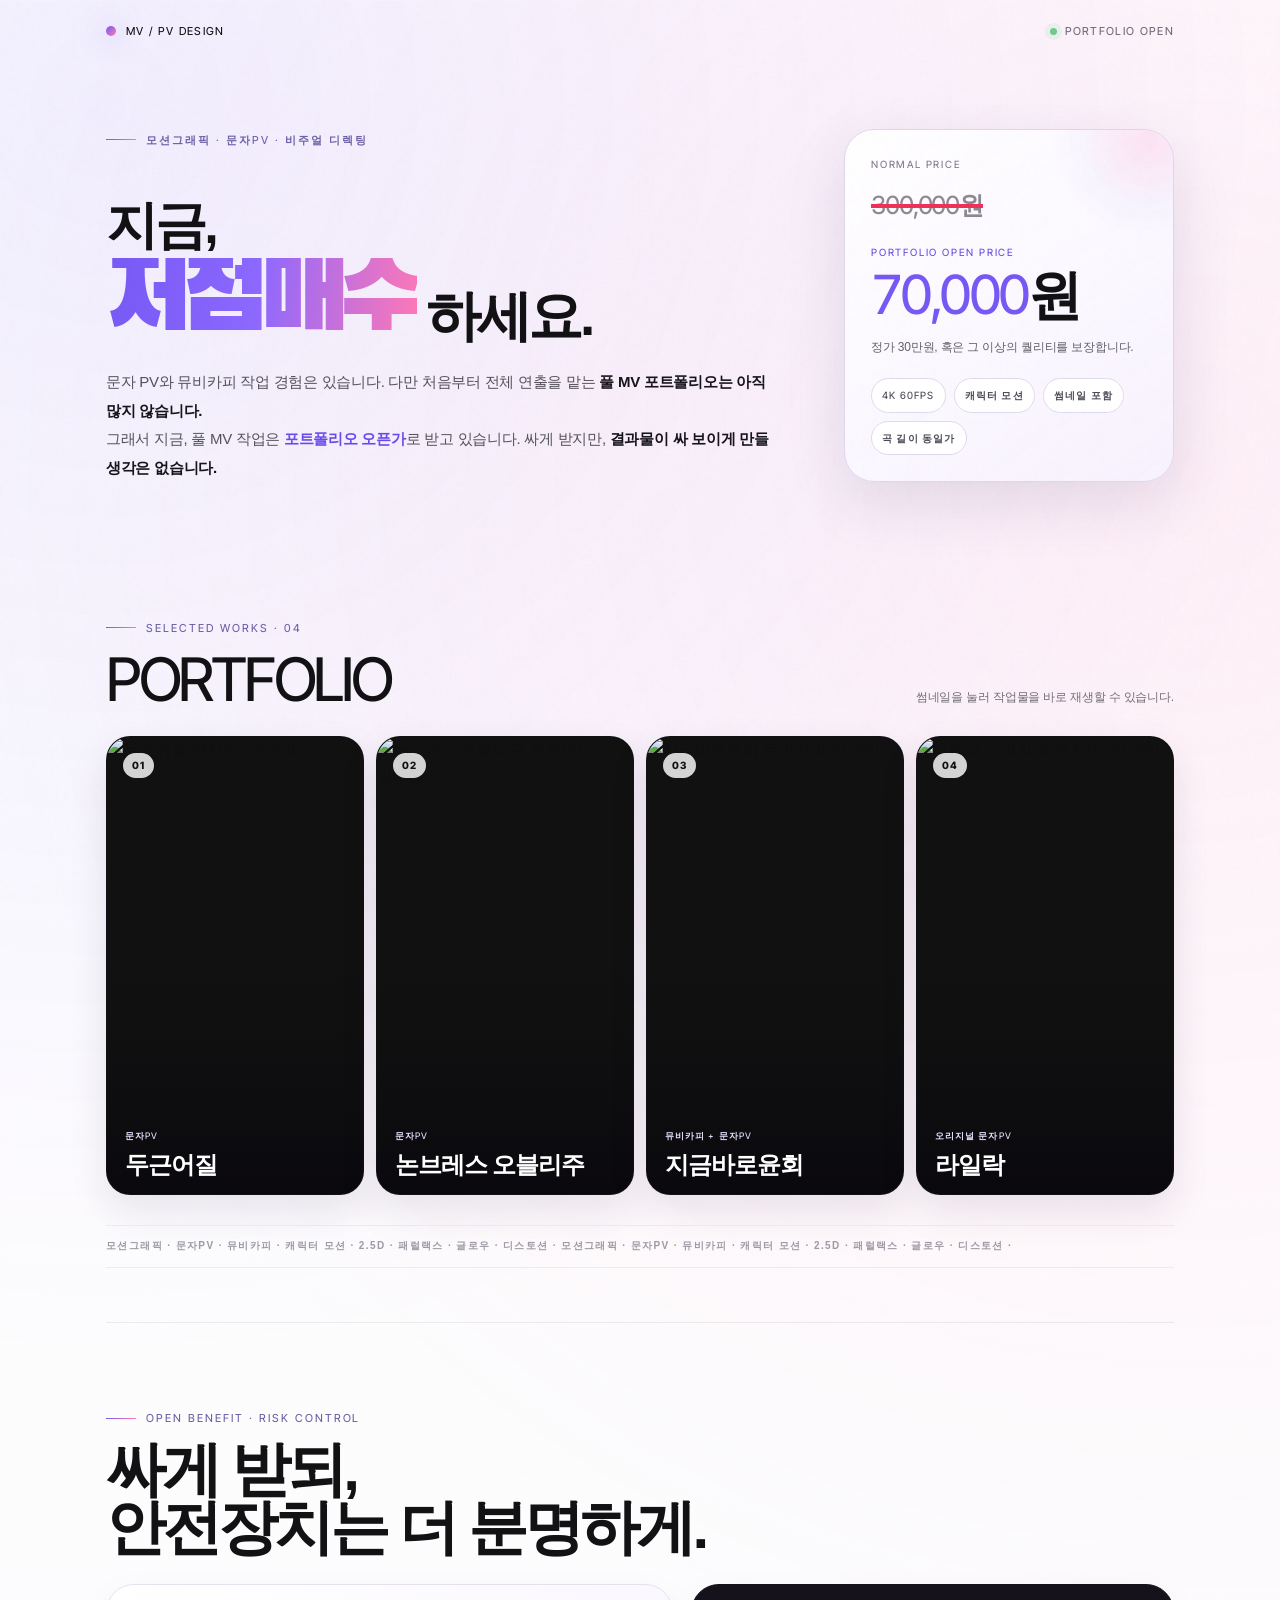
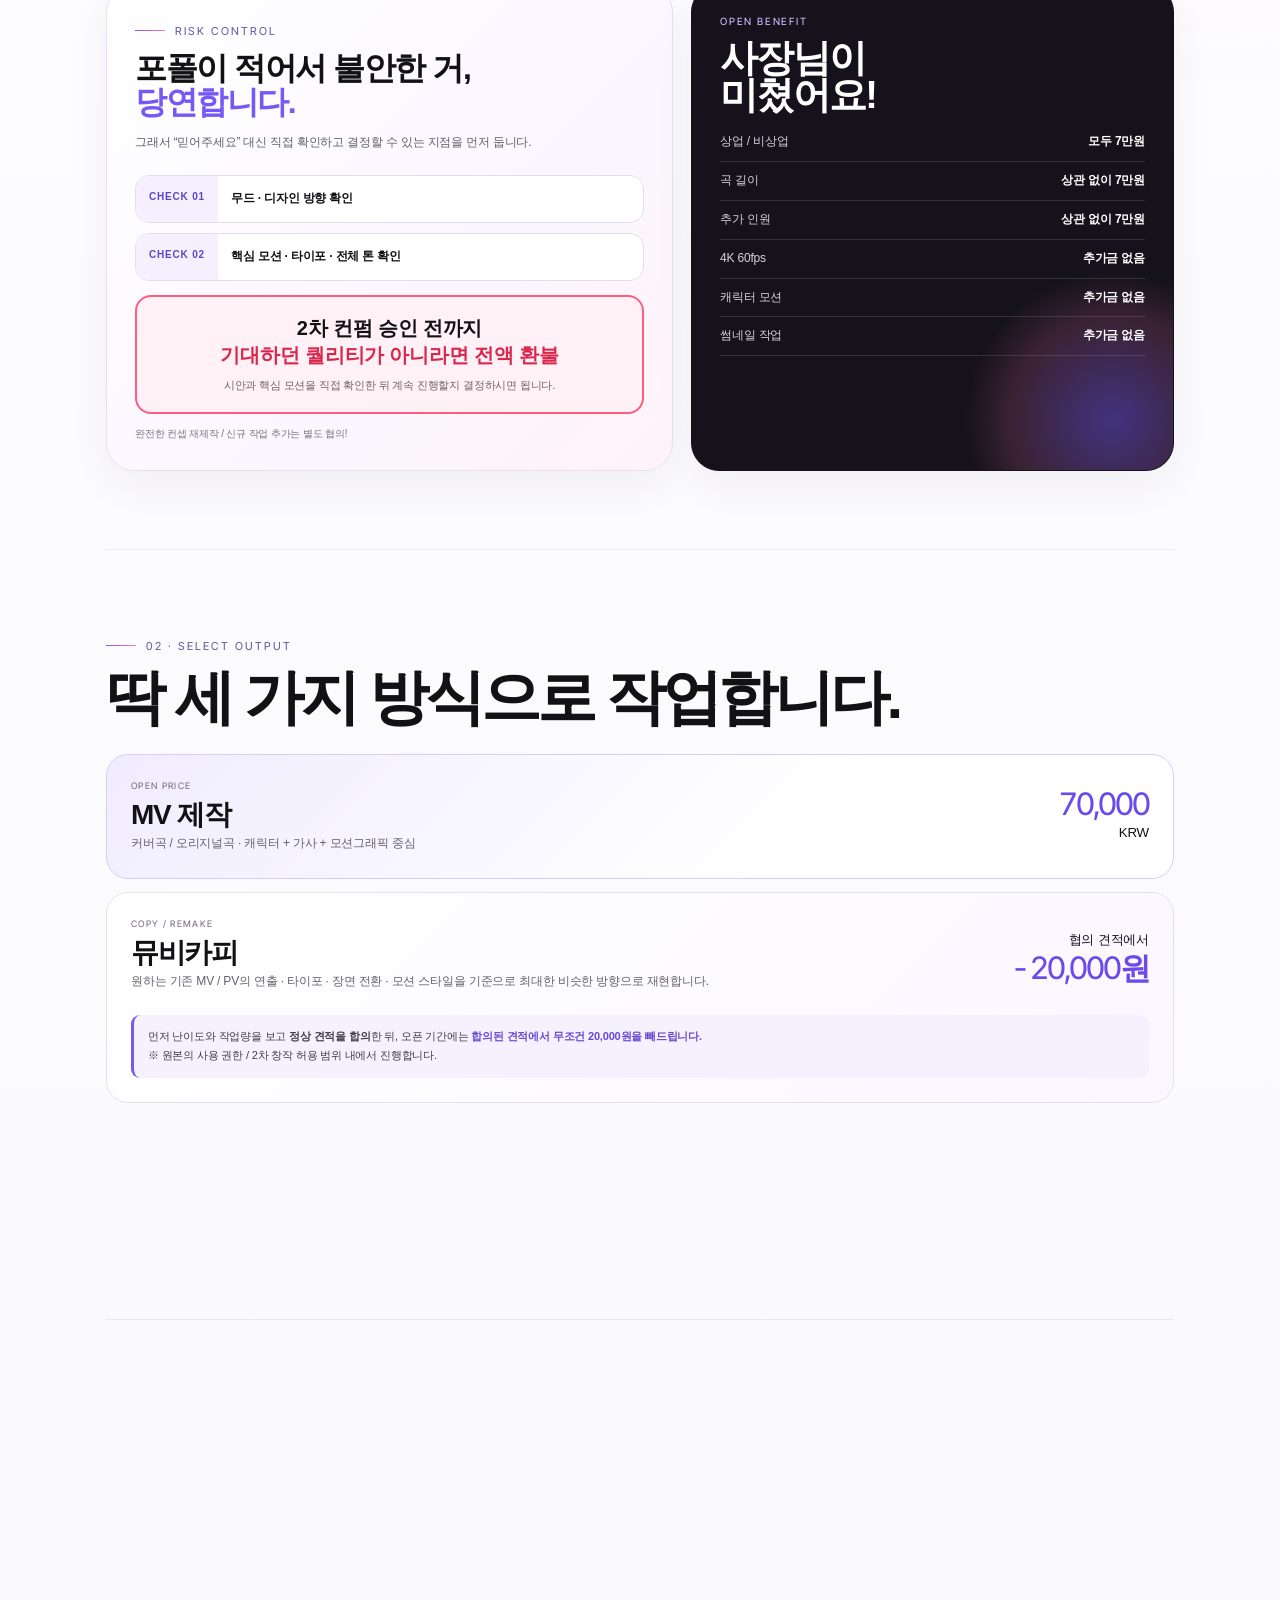
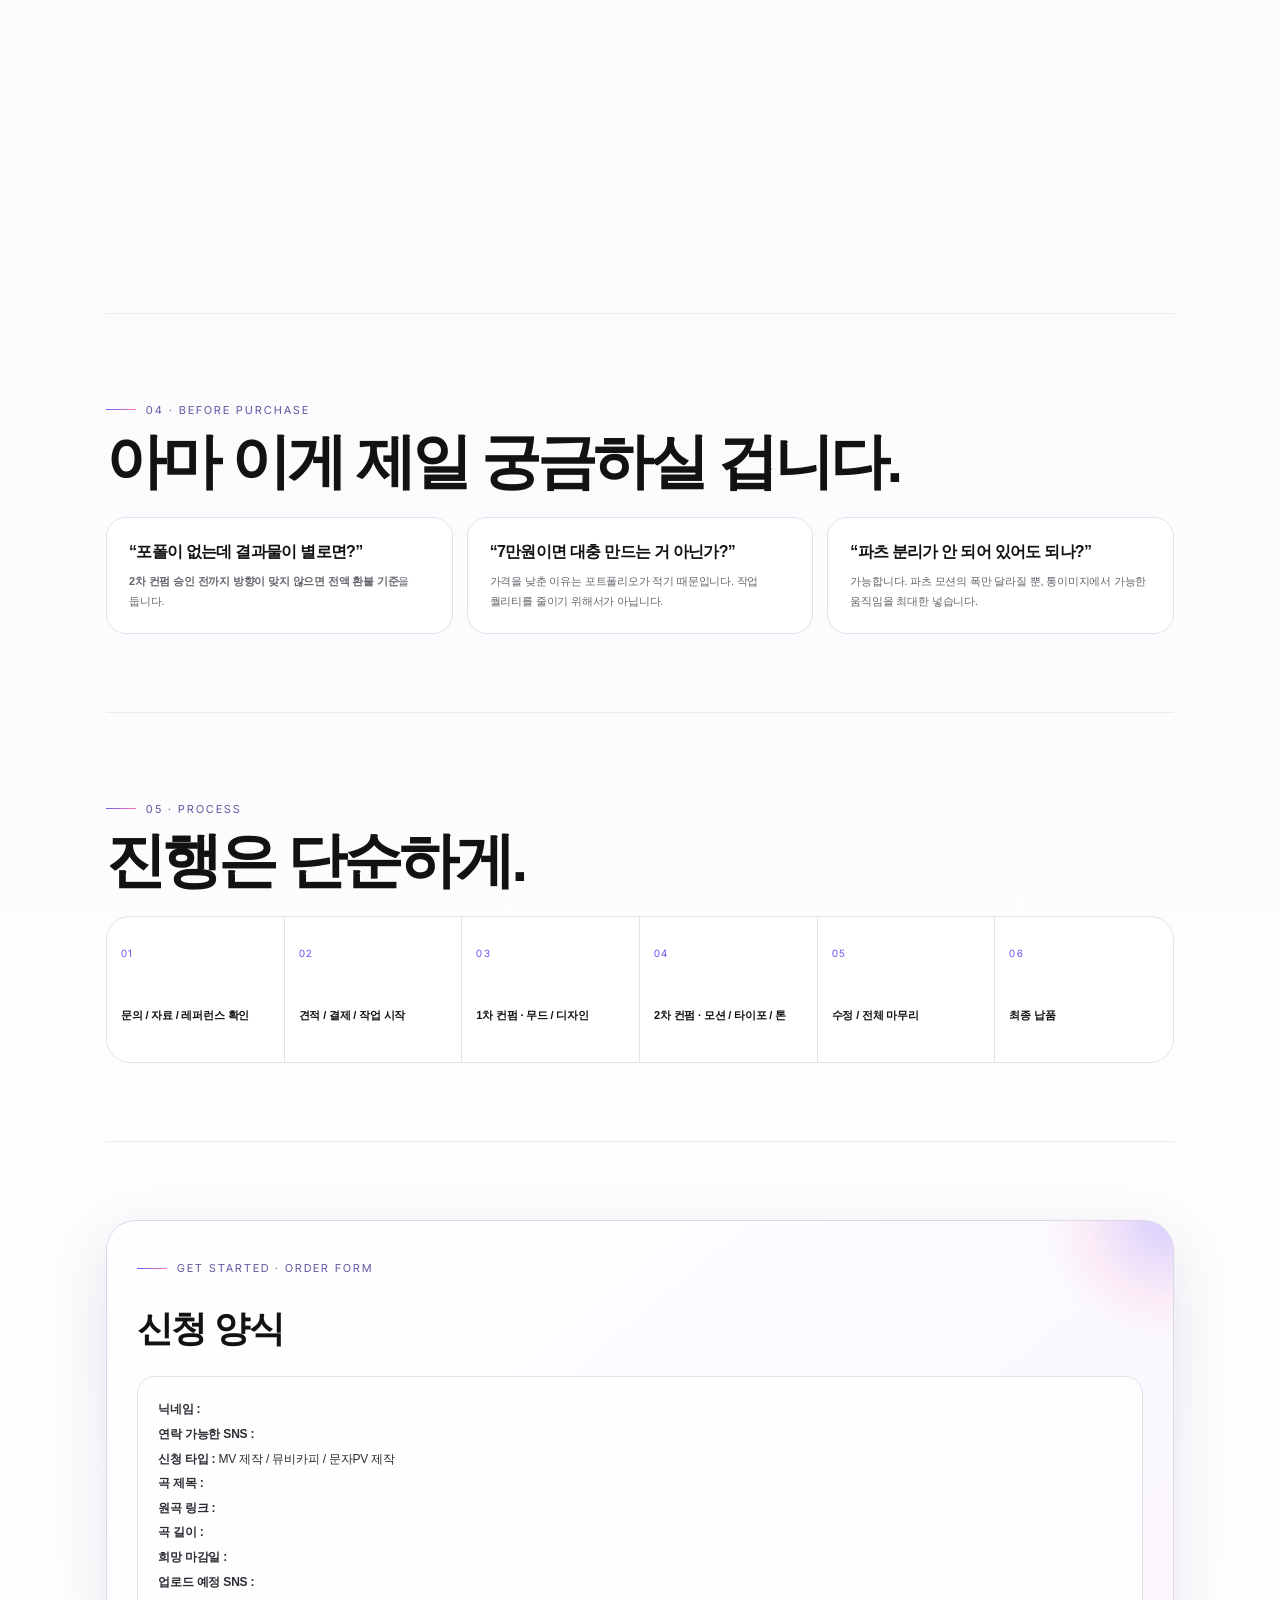
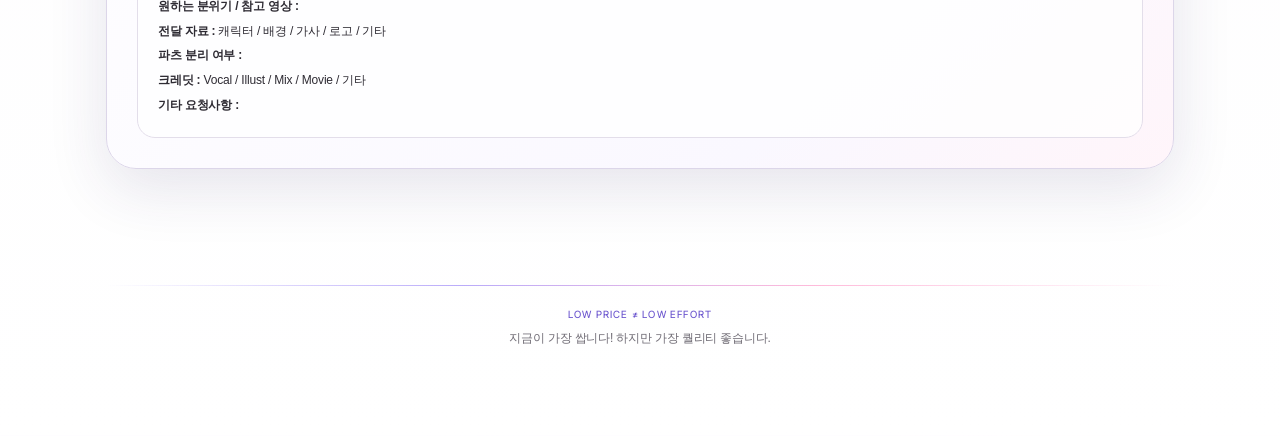
==== commit 0f358c26: "Add files via upload" ====
--- a/index.html
+++ b/index.html
@@ -5,7 +5,11 @@
   <meta name="viewport" content="width=device-width, initial-scale=1" />
   <meta name="color-scheme" content="light" />
   <title>MV / PV Portfolio</title>
-  <link rel="stylesheet" href="styles-v12.css?build=12c" />
+  <link rel="preconnect" href="https://fonts.googleapis.com">
+  <link rel="preconnect" href="https://fonts.gstatic.com" crossorigin>
+  <link href="https://fonts.googleapis.com/css2?family=Black+Han+Sans&family=Inter+Tight:wght@500;600;700;800;900&display=swap" rel="stylesheet">
+  <link rel="stylesheet" href="https://cdn.jsdelivr.net/gh/orioncactus/pretendard@v1.3.9/dist/web/variable/pretendardvariable-dynamic-subset.css">
+  <link rel="stylesheet" href="styles.css?build=13type" />
 </head>
 <body>
   <main class="page">
@@ -18,7 +22,7 @@
       <div class="hero-grid">
         <div class="reveal">
           <p class="eyebrow">모션그래픽 · 문자PV · 비주얼 디렉팅</p>
-          <h1 class="display">지금,<br><span class="accent">저점매수</span>하세요.</h1>
+          <h1 class="display"><span class="display-kicker">지금,</span><br><span class="display-line"><span class="accent">저점매수</span><span class="display-tail">하세요.</span></span></h1>
           <p class="lede">문자 PV와 뮤비카피 작업 경험은 있습니다. 다만 처음부터 전체 연출을 맡는 <strong>풀 MV 포트폴리오는 아직 많지 않습니다.</strong><br>그래서 지금, 풀 MV 작업은 <strong style="color:#694bec">포트폴리오 오픈가</strong>로 받고 있습니다. 싸게 받지만, <strong>결과물이 싸 보이게 만들 생각은 없습니다.</strong></p>
         </div>
         <aside class="hero-card reveal tilt-card">
@@ -38,7 +42,7 @@
       <div class="portfolio-head reveal">
         <div>
           <p class="eyebrow">Selected works · 04</p>
-          <h2 class="section-title">PORTFOLIO</h2>
+          <h2 class="section-title latin-title">PORTFOLIO</h2>
         </div>
         <p class="section-desc">썸네일을 눌러 작업물을 바로 재생할 수 있습니다.</p>
       </div>
@@ -204,6 +208,6 @@
       <div class="player-shell"><iframe id="videoFrame" src="" title="YouTube video player" allow="accelerometer; autoplay; clipboard-write; encrypted-media; gyroscope; picture-in-picture; web-share" allowfullscreen></iframe></div>
     </div>
   </div>
-  <script src="script-v12.js?build=12c" defer></script>
+  <script src="script.js?build=13type" defer></script>
 </body>
 </html>
--- a/styles.css
+++ b/styles.css
@@ -0,0 +1,433 @@
+:root{
+      --ink:#121215;
+      --muted:#6f6d75;
+      --line:#e5e1ec;
+      --paper:#fbfafc;
+      --white:#fff;
+      --violet:#7659f4;
+      --violet-2:#9b86ff;
+      --pink:#ff78b6;
+      --red:#ee3159;
+      --soft:#f4f0ff;
+      --soft-pink:#fff0f7;
+      --shadow:0 20px 60px rgba(52,38,97,.12);
+      --radius:28px;
+    }
+
+    *{box-sizing:border-box}
+    html{scroll-behavior:smooth;background:#fff}
+    body{
+      margin:0;
+      color:var(--ink);
+      background:
+        radial-gradient(circle at 8% 2%,rgba(118,89,244,.10),transparent 24%),
+        radial-gradient(circle at 93% 9%,rgba(255,120,182,.11),transparent 25%),
+        linear-gradient(180deg,#fff 0%,#faf9fc 58%,#fff 100%);
+      font-family:Pretendard,"Pretendard Variable","Noto Sans KR","Apple SD Gothic Neo",Inter,Arial,sans-serif;
+      line-height:1.65;
+      word-break:keep-all;
+      overflow-x:hidden;
+    }
+
+    body::before{
+      content:"";
+      position:fixed;
+      inset:0;
+      pointer-events:none;
+      opacity:.17;
+      z-index:100;
+      background-image:url("data:image/svg+xml,%3Csvg viewBox='0 0 180 180' xmlns='http://www.w3.org/2000/svg'%3E%3Cfilter id='n'%3E%3CfeTurbulence type='fractalNoise' baseFrequency='.9' numOctaves='3' stitchTiles='stitch'/%3E%3C/filter%3E%3Crect width='100%25' height='100%25' filter='url(%23n)' opacity='.07'/%3E%3C/svg%3E");
+      mix-blend-mode:multiply;
+    }
+
+    a{color:inherit}
+    button{font:inherit}
+    .page{max-width:1120px;margin:0 auto;padding:0 26px 82px}
+    .section{position:relative;padding:78px 0}
+    .section + .section{border-top:1px solid rgba(22,19,32,.07)}
+    .eyebrow{
+      display:inline-flex;align-items:center;gap:10px;
+      margin:0 0 14px;
+      color:#6d61a7;font-size:11px;font-weight:900;letter-spacing:.22em;
+      text-transform:uppercase;
+    }
+    .eyebrow::before{content:"";width:30px;height:1px;background:linear-gradient(90deg,var(--violet),var(--pink))}
+    h1,h2,h3,p{margin-top:0}
+    h1,h2,h3{letter-spacing:-.045em}
+    .display{font-size:clamp(46px,8vw,92px);line-height:.94;margin:0;font-weight:950}
+    .display .accent{
+      background:linear-gradient(90deg,var(--violet) 0%,#8b66ff 38%,var(--pink) 100%);
+      -webkit-background-clip:text;background-clip:text;color:transparent;
+    }
+    .lede{max-width:700px;margin:25px 0 0;color:#54515a;font-size:15px;line-height:1.95}
+    .lede strong{color:#17151b}
+
+    .topbar{
+      display:flex;align-items:center;justify-content:space-between;
+      padding:22px 0 10px;font-size:11px;font-weight:900;letter-spacing:.12em;
+    }
+    .brand{display:flex;align-items:center;gap:10px}
+    .brand-dot{width:10px;height:10px;border-radius:50%;background:linear-gradient(135deg,var(--violet),var(--pink));box-shadow:0 0 24px rgba(118,89,244,.5)}
+    .status{display:flex;align-items:center;gap:8px;color:#706b79}
+    .status::before{content:"";width:7px;height:7px;border-radius:50%;background:#6ecb8f;box-shadow:0 0 0 5px rgba(110,203,143,.12)}
+
+    .hero{padding:72px 0 62px}
+    .hero-grid{display:grid;grid-template-columns:minmax(0,1fr) 330px;gap:46px;align-items:end}
+    .hero-card{
+      position:relative;overflow:hidden;padding:26px;border:1px solid #ddd6ef;border-radius:30px;
+      background:linear-gradient(145deg,rgba(255,255,255,.92),rgba(246,242,255,.88));
+      box-shadow:var(--shadow);
+    }
+    .hero-card::after{content:"";position:absolute;width:190px;height:190px;border-radius:50%;right:-70px;top:-85px;background:radial-gradient(circle,rgba(255,120,182,.30),rgba(118,89,244,.06) 50%,transparent 72%);filter:blur(2px)}
+    .hero-card .tiny{font-size:10px;letter-spacing:.18em;color:#81798d;font-weight:900}
+    .hero-card .price-old{margin:12px 0 0;color:#8d8992;font-size:25px;font-weight:900;text-decoration:line-through;text-decoration-thickness:4px;text-decoration-color:var(--red)}
+    .hero-card .price{margin:8px 0 2px;font-size:51px;line-height:1;font-weight:950;letter-spacing:-.055em}
+    .hero-card .price span{color:var(--violet)}
+    .hero-card .sub{margin:15px 0 0;color:#625f67;font-size:12px;line-height:1.75}
+    .chip-row{display:flex;flex-wrap:wrap;gap:8px;margin-top:20px}
+    .chip{padding:8px 10px;border:1px solid #dfdaea;border-radius:999px;background:#fff;font-size:10px;font-weight:850;color:#4e4954}
+
+    .portfolio-head{display:flex;justify-content:space-between;gap:30px;align-items:end;margin-bottom:28px}
+    .section-title{font-size:clamp(34px,5vw,58px);line-height:1;margin:0;font-weight:950}
+    .section-desc{max-width:430px;margin:0;color:#716d78;font-size:12px;line-height:1.8;text-align:right}
+
+    .portfolio-section{padding-top:66px;padding-bottom:54px}
+    .work-grid{display:grid;grid-template-columns:repeat(4,minmax(0,1fr));gap:12px}
+    .work-card{
+      position:relative;border:0;padding:0;background:transparent;text-align:left;color:inherit;cursor:pointer;
+      min-width:0;
+    }
+    .work-frame{
+      position:relative;aspect-ratio:9/16;overflow:hidden;border-radius:24px;background:#111;
+      border:1px solid rgba(20,16,31,.10);box-shadow:0 16px 38px rgba(45,34,70,.10);
+      transform:translateZ(0);
+    }
+    .work-frame img{width:100%;height:100%;display:block;object-fit:cover;transition:transform .65s cubic-bezier(.2,.75,.2,1),filter .45s ease;filter:saturate(.92) contrast(1.02)}
+    .work-frame::after{content:"";position:absolute;inset:0;background:linear-gradient(180deg,transparent 46%,rgba(8,6,12,.12) 65%,rgba(8,6,12,.78) 100%);transition:opacity .3s ease}
+    .work-no{position:absolute;z-index:2;top:16px;left:16px;padding:7px 9px;border-radius:999px;background:rgba(255,255,255,.82);backdrop-filter:blur(12px);font:900 10px/1.1 Arial,sans-serif;letter-spacing:.12em}
+    .work-meta{position:absolute;z-index:3;left:18px;right:18px;bottom:16px;color:#fff}
+    .work-tag{display:inline-block;margin-bottom:8px;font-size:9px;letter-spacing:.15em;font-weight:900;color:#e9e0ff}
+    .work-title{font-size:clamp(17px,2vw,25px);line-height:1.08;font-weight:950;letter-spacing:-.045em}
+    .work-action{position:absolute;z-index:3;right:16px;top:16px;width:44px;height:44px;border-radius:50%;display:grid;place-items:center;background:rgba(17,14,23,.72);color:#fff;border:1px solid rgba(255,255,255,.20);backdrop-filter:blur(14px);transform:translateY(-6px);opacity:0;transition:.28s ease;font-size:19px}
+    .work-card:hover .work-frame img{transform:scale(1.055);filter:saturate(1.05) contrast(1.05)}
+    .work-card:hover .work-action{transform:none;opacity:1}
+    .work-card:hover .work-frame{box-shadow:0 24px 54px rgba(85,62,163,.18)}
+
+    .ticker{overflow:hidden;margin-top:30px;border-top:1px solid #e8e4ed;border-bottom:1px solid #e8e4ed;padding:12px 0;color:#7a7483;font-size:10px;font-weight:900;letter-spacing:.14em;white-space:nowrap}
+    .ticker-track{display:inline-block;min-width:200%;animation:marquee 24s linear infinite}
+    @keyframes marquee{to{transform:translateX(-50%)}}
+
+    .offer-grid{display:grid;grid-template-columns:1.08fr .92fr;gap:18px}
+    .panel{border:1px solid var(--line);border-radius:var(--radius);background:rgba(255,255,255,.86);box-shadow:0 15px 40px rgba(57,43,94,.055);overflow:hidden}
+    .panel-pad{padding:28px}
+    .guarantee{background:linear-gradient(135deg,#fff 0%,#faf7ff 58%,#fff3f8 100%)}
+    .guarantee h3{font-size:31px;line-height:1.06;margin:12px 0 14px;font-weight:950}
+    .guarantee h3 span{color:var(--violet)}
+    .checks{display:grid;gap:10px;margin-top:22px}
+    .check{display:grid;grid-template-columns:82px 1fr;border:1px solid #e3deea;border-radius:14px;overflow:hidden;background:#fff}
+    .check strong{padding:13px;background:var(--soft);color:#5c46c7;font-size:10px;letter-spacing:.08em}
+    .check span{padding:13px;font-size:12px;font-weight:850}
+    .refund{margin-top:14px;padding:18px;border:2px solid #ff5d7d;border-radius:16px;background:#fff1f5;text-align:center}
+    .refund b{display:block;font-size:20px;line-height:1.35}
+    .refund b span{color:#d9284e}
+    .refund small{display:block;margin-top:7px;color:#6c6268;font-size:11px}
+
+    .benefit{position:relative;background:#15121b;color:#fff;border-color:#15121b}
+    .benefit::before{content:"";position:absolute;inset:auto -90px -100px auto;width:300px;height:300px;border-radius:50%;background:radial-gradient(circle,rgba(118,89,244,.46),rgba(255,120,182,.16) 48%,transparent 70%)}
+    .benefit .panel-pad{position:relative;z-index:1}
+    .benefit .kicker{font-size:10px;letter-spacing:.18em;color:#c9bfff;font-weight:900}
+    .benefit h3{font-size:36px;margin:10px 0 18px;line-height:1;font-weight:950}
+    .benefit-list{display:grid;gap:9px}
+    .benefit-row{display:flex;justify-content:space-between;gap:18px;padding-bottom:9px;border-bottom:1px solid rgba(255,255,255,.12);font-size:12px;color:#d8d4df}
+    .benefit-row b{color:#fff}
+
+    .service-list{display:grid;gap:13px}
+    .service{display:grid;grid-template-columns:1fr auto;gap:18px;align-items:center;padding:24px;border:1px solid var(--line);border-radius:22px;background:#fff;transition:.25s ease}
+    .service:hover{transform:translateY(-2px);box-shadow:0 14px 36px rgba(58,42,95,.08);border-color:#d8cff5}
+    .service .label{font-size:9px;letter-spacing:.15em;color:#7c7189;font-weight:900}
+    .service h3{margin:6px 0 5px;font-size:27px;font-weight:950}
+    .service p{margin:0;color:#65616a;font-size:12px}
+    .service .service-price{text-align:right}
+    .service .service-price strong{display:block;font-size:29px;line-height:1;color:#17151b}
+    .service.primary{background:linear-gradient(135deg,#f0ecff,#fff 65%);border-color:#d7cdfa}
+    .service.primary .service-price strong,.service.copy .service-price strong{color:#694bec}
+    .service.copy{background:linear-gradient(135deg,#fff,#faf7ff)}
+    .service .note{grid-column:1/-1;margin-top:5px;padding:12px 14px;border-left:3px solid var(--violet);border-radius:9px;background:#f5f1ff;font-size:11px;line-height:1.75;color:#403b47}
+
+    .source-table{width:100%;border-collapse:separate;border-spacing:0;overflow:hidden;border:1px solid var(--line);border-radius:20px;background:#fff}
+    .source-table td{padding:16px;border-bottom:1px solid var(--line);font-size:12px}
+    .source-table tr:last-child td{border-bottom:0}
+    .source-table td:first-child{width:86px;font-size:10px;font-weight:950;letter-spacing:.08em;color:#5c46c7;background:#f2efff}
+    .source-table b{display:block;font-size:13px;margin-bottom:2px}
+    .source-note{margin-top:14px;padding:15px 16px;border-left:4px solid var(--violet);background:#fff;border-radius:10px;color:#514d56;font-size:12px}
+
+    .faq-grid{display:grid;grid-template-columns:repeat(3,1fr);gap:14px}
+    .faq{padding:22px;border:1px solid var(--line);border-radius:20px;background:#fff}
+    .faq .q{font-size:15px;line-height:1.45;font-weight:950;margin:0 0 9px}
+    .faq .a{font-size:11px;line-height:1.8;color:#68646d;margin:0}
+
+    .process{display:grid;grid-template-columns:repeat(6,1fr);gap:0;border:1px solid var(--line);border-radius:24px;overflow:hidden;background:#fff}
+    .step{padding:22px 14px;min-height:145px;border-right:1px solid var(--line)}
+    .step:last-child{border-right:0}
+    .step .num{font-size:10px;color:var(--violet);font-weight:950}
+    .step p{margin:42px 0 0;font-size:11px;line-height:1.55;font-weight:850}
+
+    .order-card{position:relative;padding:30px;border:1px solid #dcd6e9;border-radius:30px;background:linear-gradient(140deg,#fff 0%,#faf8ff 74%,#fff5fa 100%);box-shadow:var(--shadow);overflow:hidden}
+    .order-card::before{content:"";position:absolute;width:240px;height:240px;border-radius:50%;right:-110px;top:-120px;background:radial-gradient(circle,rgba(118,89,244,.26),rgba(255,120,182,.10) 45%,transparent 70%)}
+    .order-card h2{font-size:36px;font-weight:950;margin:8px 0 18px}
+    .order-form{position:relative;z-index:1;padding:20px;border:1px solid #e3deea;background:rgba(255,255,255,.82);border-radius:18px;font-size:12px;line-height:2.05;color:#2e2b33}
+    .order-form b{font-weight:950}
+    .footer{padding:38px 0 6px;text-align:center}
+    .footer .line{height:1px;background:linear-gradient(90deg,transparent,var(--violet),var(--pink),transparent);opacity:.5;margin-bottom:20px}
+    .footer strong{display:block;font-size:10px;letter-spacing:.2em;color:#6b55ce}
+    .footer p{margin:6px 0 0;color:#6f6b74;font-size:12px}
+
+    .modal{position:absolute;left:0;right:0;top:0;z-index:1000;display:grid;place-items:center;padding:28px 20px;height:760px;box-sizing:border-box;background:rgba(11,9,15,.90);backdrop-filter:blur(14px);opacity:0;visibility:hidden;transition:.24s ease}
+    .modal.open{opacity:1;visibility:visible}
+    .modal-card{width:min(400px,88vw);max-height:720px;transform:translateY(14px) scale(.985);transition:.3s cubic-bezier(.2,.8,.2,1)}
+    .modal.open .modal-card{transform:none}
+    .modal-top{display:flex;align-items:end;justify-content:space-between;color:#fff;margin-bottom:12px;gap:18px}
+    .modal-top .meta small{display:block;color:#cbbfff;font-size:9px;letter-spacing:.16em;font-weight:900;margin-bottom:4px}
+    .modal-top .meta strong{font-size:17px}
+    .close{width:42px;height:42px;border-radius:50%;border:1px solid rgba(255,255,255,.22);background:rgba(255,255,255,.08);color:#fff;cursor:pointer;font-size:21px}
+    .player-shell{position:relative;width:100%;aspect-ratio:9/16;border-radius:22px;overflow:hidden;background:#000;box-shadow:0 35px 90px rgba(0,0,0,.45)}
+    .player-shell iframe{width:100%;height:100%;border:0;display:block}
+
+    .reveal{opacity:0;transform:translateY(18px);transition:opacity .7s ease,transform .7s ease}
+    .reveal.visible{opacity:1;transform:none}
+
+    @media (max-width:860px){
+      .page{padding:0 18px 64px}
+      .hero-grid,.offer-grid{grid-template-columns:1fr}
+      .hero-card{max-width:520px}
+      .portfolio-head{display:block}
+      .section-desc{text-align:left;margin-top:14px}
+      .faq-grid{grid-template-columns:1fr}
+      .process{grid-template-columns:repeat(2,1fr)}
+      .step{border-bottom:1px solid var(--line)}
+      .step:nth-child(2n){border-right:0}
+      .step:nth-last-child(-n+2){border-bottom:0}
+    }
+
+    @media (max-width:760px){
+      .work-tag{font-size:8px;padding:4px 6px}
+      .work-title{font-size:14px}
+    }
+    @media (max-width:640px){
+      .topbar{padding-top:16px}
+      .hero{padding-top:48px}
+      .section{padding:60px 0}
+      .work-grid{grid-template-columns:repeat(2,minmax(0,1fr));gap:10px}
+      .work-frame{border-radius:18px;aspect-ratio:9/16}
+      .work-no{top:10px;left:10px}
+      .work-meta{left:12px;right:12px;bottom:12px}
+      .work-title{font-size:15px}
+      .work-action{display:none}
+      .service{grid-template-columns:1fr}
+      .service .service-price{text-align:left}
+      .process{grid-template-columns:1fr}
+      .step{min-height:auto;border-right:0;border-bottom:1px solid var(--line)!important;padding:17px 18px}
+      .step:last-child{border-bottom:0!important}
+      .step p{margin:18px 0 0}
+      .display{font-size:clamp(45px,15vw,72px)}
+      .hero-card .price{font-size:44px}
+      .modal{padding:14px}
+    }
+
+    @media (prefers-reduced-motion:reduce){
+      *,*::before,*::after{animation:none!important;transition:none!important;scroll-behavior:auto!important}
+      .reveal{opacity:1;transform:none}
+    }
+
+
+/* V12 CLEAN RESET --------------------------------------------------------- */
+/* Headline stays completely static. Only cards get a restrained 3D response. */
+.display{font-size:clamp(54px,8.4vw,96px);line-height:.92;letter-spacing:-.065em}
+.display .accent{display:inline-block;white-space:nowrap}
+
+/* Slight card depth only */
+.tilt-card{transform-style:preserve-3d;will-change:transform;transition:transform .24s cubic-bezier(.2,.7,.2,1), box-shadow .24s ease,border-color .24s ease}
+.tilt-card.is-tilting{transition:transform .08s linear,box-shadow .2s ease}
+.work-card.tilt-card .work-frame{transition:box-shadow .24s ease,border-color .24s ease}
+.hero-card.tilt-card:hover{box-shadow:0 24px 68px rgba(52,38,97,.14)}
+.service.tilt-card:hover{box-shadow:0 15px 40px rgba(58,42,95,.07)}
+
+/* Source readiness hierarchy: clear without becoming loud */
+.source-table td:first-child{width:104px;padding:15px 14px;background:#fff;color:inherit}
+.source-table td:first-child span{display:block;font-size:10px;font-weight:950;letter-spacing:.09em}
+.source-table td:first-child small{display:block;margin-top:4px;font-size:9px;font-weight:800;letter-spacing:0;color:#8a8790}
+.source-table tr.source-best td:first-child{background:#eef9f2;color:#278052}
+.source-table tr.source-good td:first-child{background:#fff8e8;color:#9a6a10}
+.source-table tr.source-ok td:first-child{background:#f4f4f6;color:#6c6d74}
+.source-table tr.source-best td:last-child{background:linear-gradient(90deg,rgba(77,178,116,.035),transparent 44%)}
+.source-table tr.source-good td:last-child{background:linear-gradient(90deg,rgba(220,168,52,.03),transparent 44%)}
+.source-table tr.source-ok td:last-child{background:linear-gradient(90deg,rgba(90,91,98,.02),transparent 44%)}
+
+/* Keep the interface quieter */
+.ticker{opacity:.72}
+.hero-card::after{opacity:.6}
+body::before{opacity:.10}
+
+@media (hover:none),(pointer:coarse){
+  .tilt-card,.tilt-card.is-tilting{transform:none !important;transition:none !important}
+}
+
+@media (max-width:640px){
+  .display{font-size:clamp(48px,15vw,72px);line-height:.93}
+  .hero-grid{gap:28px}
+  .hero{padding-top:42px;padding-bottom:50px}
+  .source-table td:first-child{width:82px;padding:13px 10px}
+  .source-table td{padding:13px 12px}
+}
+
+/* V13 TYPOGRAPHY ---------------------------------------------------------
+   Reference direction: bold rounded/organic display + thin/black contrast,
+   while keeping the V12 layout and interaction restrained. */
+
+:root{
+  --font-body:"Pretendard Variable",Pretendard,"Noto Sans KR","Apple SD Gothic Neo",sans-serif;
+  --font-display:"Black Han Sans","Pretendard Variable",sans-serif;
+  --font-latin:"Inter Tight","Pretendard Variable",Arial,sans-serif;
+}
+
+body{
+  font-family:var(--font-body);
+  font-weight:450;
+  letter-spacing:-.012em;
+  font-variation-settings:"wght" 450;
+}
+
+/* small UI text: crisp and graphic */
+.topbar,.eyebrow,.tiny,.label,.kicker,.work-no,.work-tag,.chip,.step .num,.footer strong{
+  font-family:var(--font-latin);
+  font-weight:800;
+  letter-spacing:.12em;
+}
+.eyebrow{letter-spacing:.18em}
+
+/* HERO — mixed scale, not effects. The heavy word carries the identity. */
+.display{
+  font-family:var(--font-body);
+  font-size:clamp(58px,8.7vw,104px);
+  line-height:.86;
+  letter-spacing:-.075em;
+  font-weight:900;
+  margin:0;
+}
+.display-kicker{
+  display:inline-block;
+  font-family:var(--font-body);
+  font-size:.50em;
+  line-height:1;
+  font-weight:650;
+  letter-spacing:-.055em;
+  margin-bottom:.14em;
+}
+.display-line{
+  display:flex;
+  align-items:flex-end;
+  flex-wrap:wrap;
+  column-gap:.085em;
+  row-gap:.08em;
+}
+.display .accent{
+  display:inline-block;
+  white-space:nowrap;
+  font-family:var(--font-display);
+  font-size:1em;
+  line-height:.82;
+  font-weight:400;
+  letter-spacing:-.075em;
+  background:linear-gradient(96deg,var(--violet) 0%,#8c68ff 48%,var(--pink) 100%);
+  -webkit-background-clip:text;
+  background-clip:text;
+  color:transparent;
+}
+.display-tail{
+  display:inline-block;
+  font-family:var(--font-body);
+  font-size:.53em;
+  line-height:.95;
+  font-weight:780;
+  letter-spacing:-.065em;
+  padding-bottom:.02em;
+}
+
+/* supporting copy: lighter than before so heavy headings feel intentional */
+.lede{
+  font-size:15px;
+  line-height:1.9;
+  font-weight:430;
+  letter-spacing:-.018em;
+}
+.lede strong{font-weight:760}
+
+/* section headings: clean, dense, editorial */
+.section-title{
+  font-family:var(--font-body);
+  font-size:clamp(36px,5.15vw,60px);
+  line-height:.96;
+  font-weight:860;
+  letter-spacing:-.065em;
+}
+.section-title.latin-title{
+  font-family:var(--font-latin);
+  font-weight:900;
+  letter-spacing:-.055em;
+}
+
+/* card titles / product names */
+.work-title,
+.service h3,
+.guarantee h3,
+.benefit h3,
+.order-card h2,
+.faq .q{
+  font-family:var(--font-body);
+  font-weight:820;
+  letter-spacing:-.045em;
+}
+.work-title{font-size:clamp(17px,2vw,24px);line-height:1.06}
+.service h3{font-size:28px;line-height:1.05}
+.guarantee h3{font-size:32px;line-height:1.05}
+.benefit h3{font-size:38px;line-height:.98}
+.faq .q{font-size:16px}
+
+/* Numbers borrow the LOOK / SKY reference's clean geometric contrast. */
+.hero-card .price,
+.hero-card .price-old,
+.service .service-price strong{
+  font-family:var(--font-latin);
+  font-variant-numeric:tabular-nums;
+  font-weight:900;
+  letter-spacing:-.065em;
+}
+.hero-card .price{font-size:54px}
+.hero-card .price-old{font-weight:750;letter-spacing:-.045em}
+.service .service-price strong{font-size:31px}
+
+/* body hierarchy: less blanket bolding */
+.check span,.benefit-row b,.source-table b,.step p,.order-form b{
+  font-weight:720;
+}
+.source-table td{letter-spacing:-.012em}
+.source-table td:first-child span{
+  font-family:var(--font-latin);
+  font-weight:900;
+  letter-spacing:.08em;
+}
+
+/* Mobile typography: intentional scaling, no awkward wrap */
+@media (max-width:640px){
+  .display{
+    font-size:clamp(50px,15.2vw,72px);
+    line-height:.88;
+    letter-spacing:-.07em;
+  }
+  .display-kicker{font-size:.48em}
+  .display-line{column-gap:.06em}
+  .display-tail{font-size:.48em;letter-spacing:-.06em}
+  .section-title{font-size:clamp(34px,10vw,48px)}
+  .hero-card .price{font-size:46px}
+  .benefit h3{font-size:34px}
+}
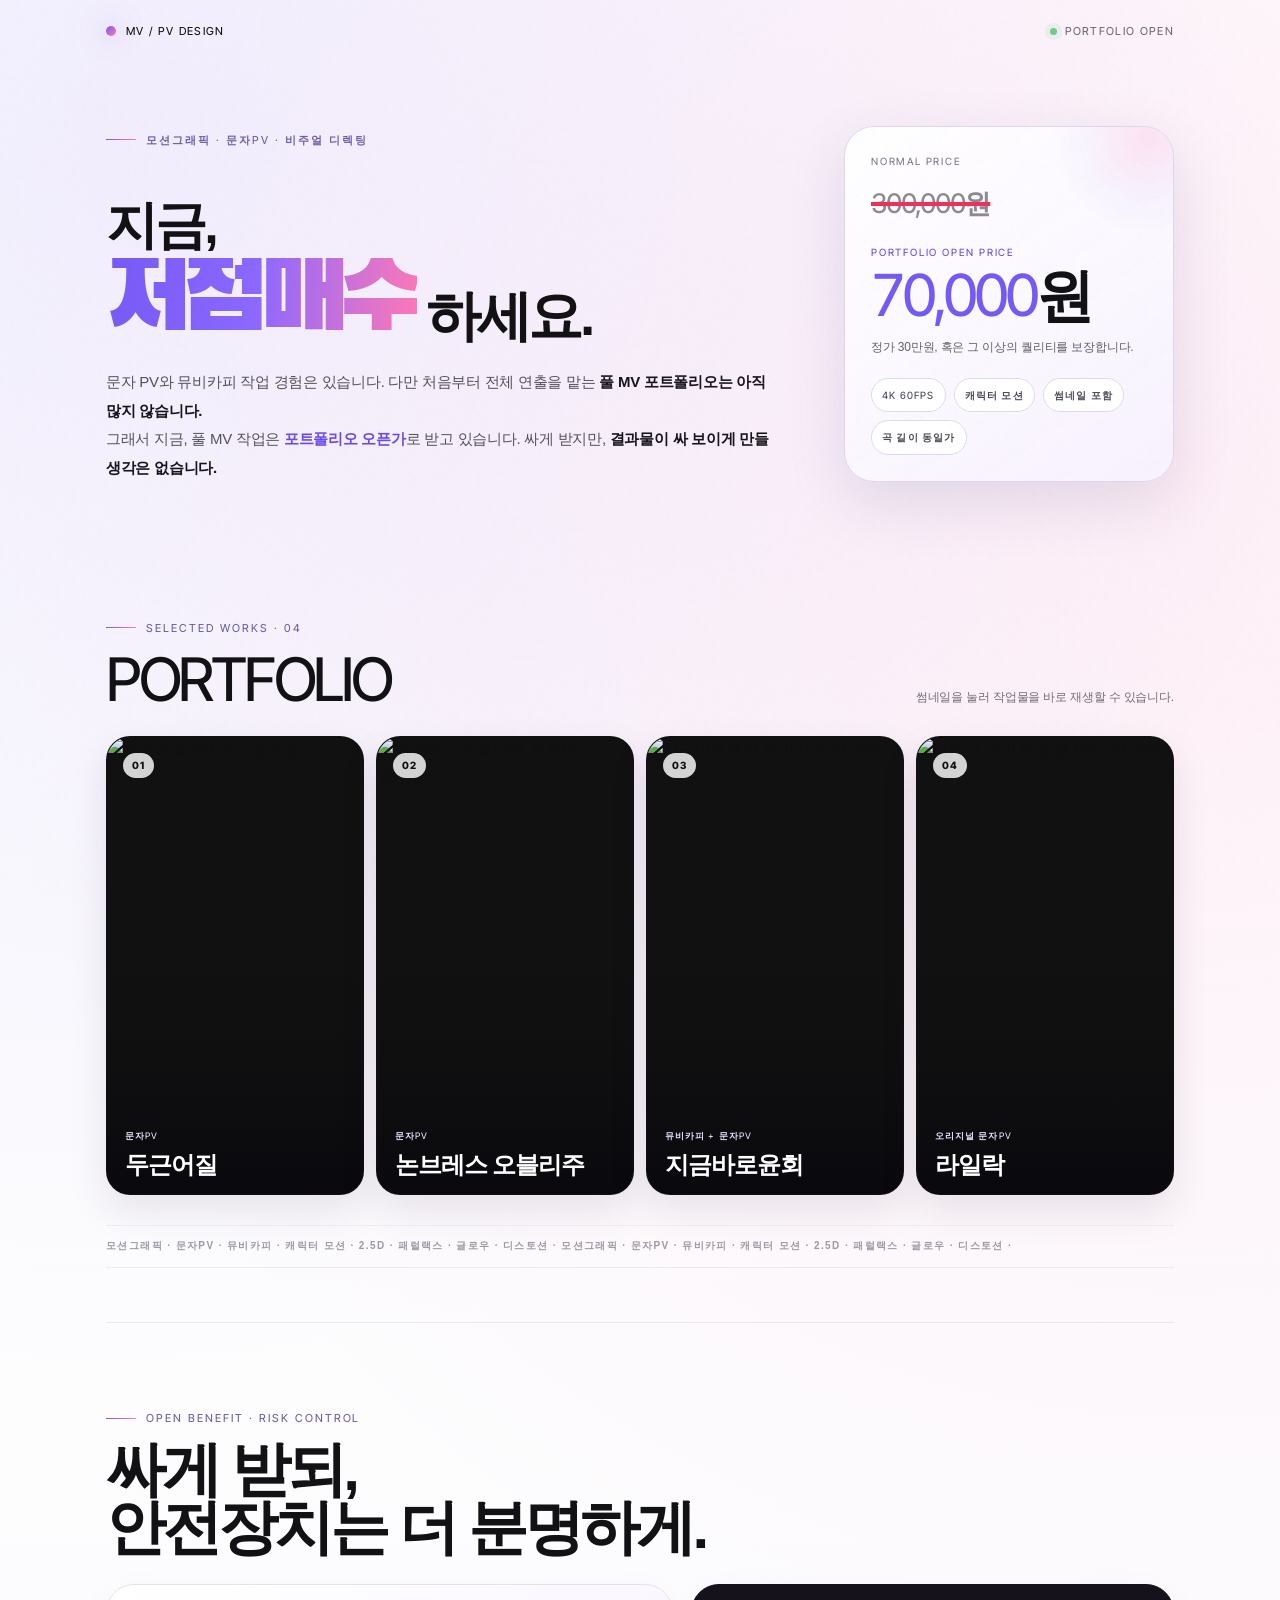
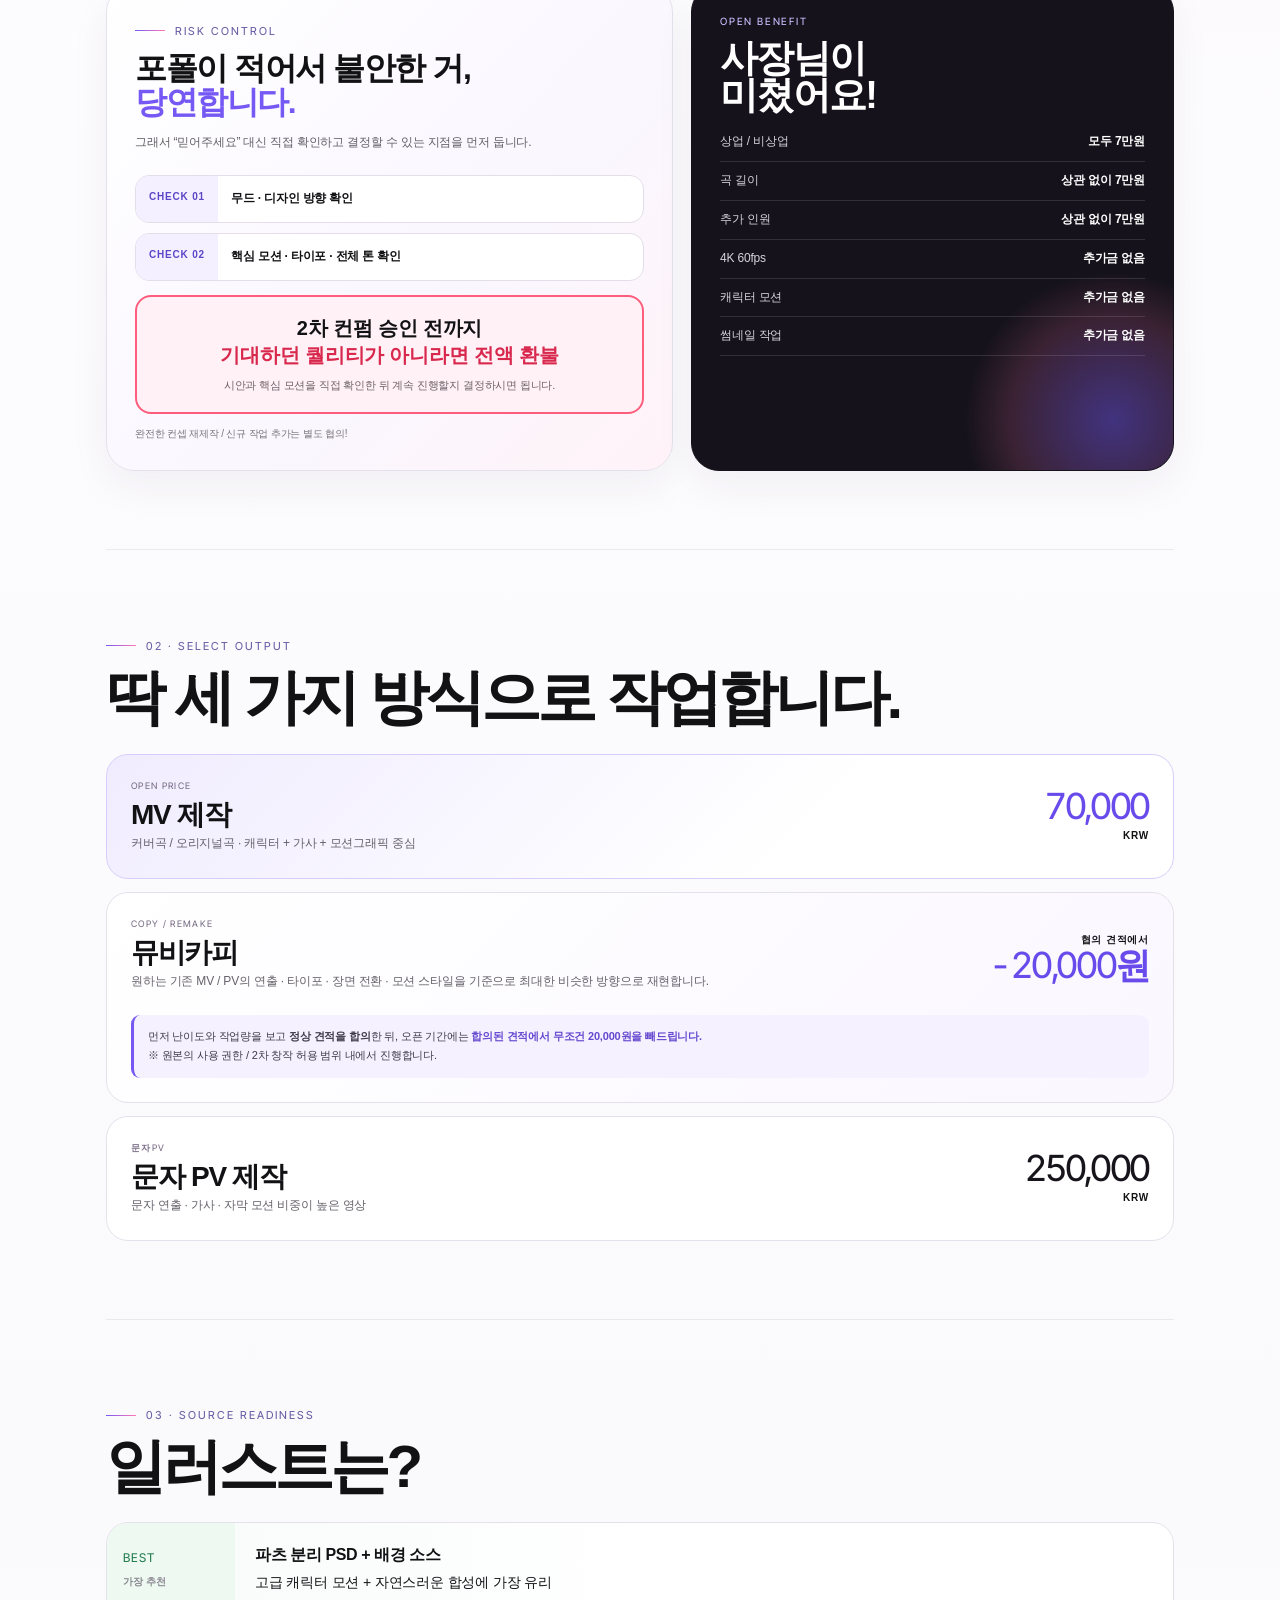
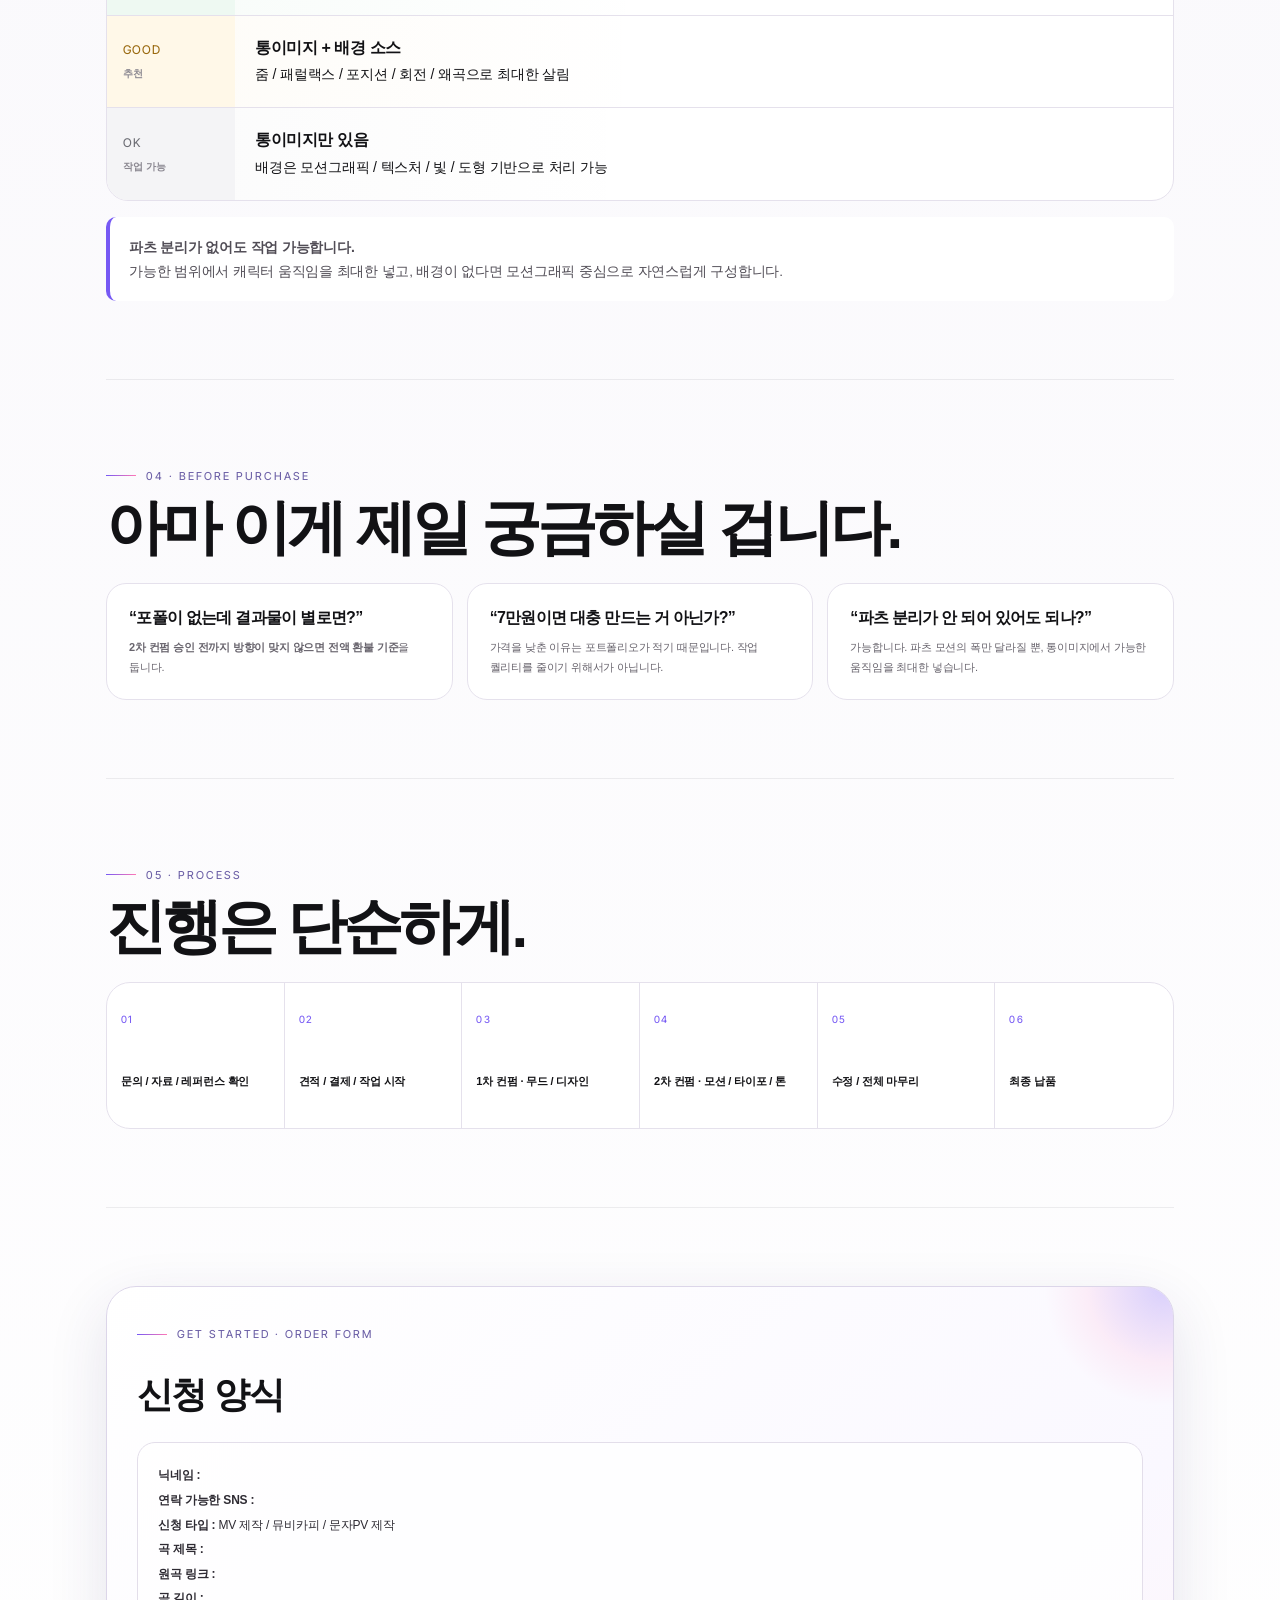
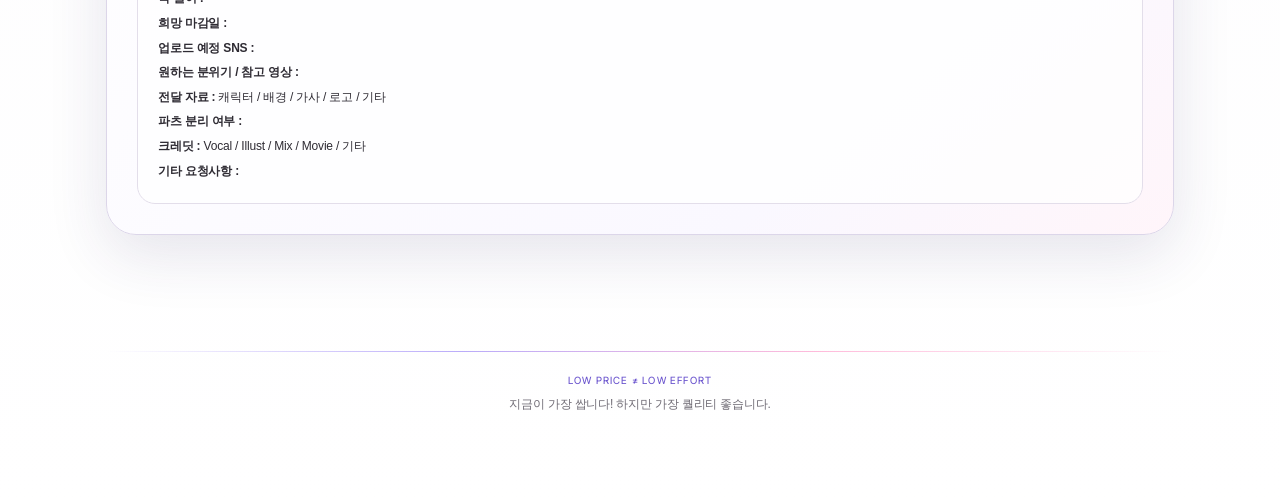
==== commit 28e984d0: "Add files via upload" ====
--- a/index.html
+++ b/index.html
@@ -9,7 +9,7 @@
   <link rel="preconnect" href="https://fonts.gstatic.com" crossorigin>
   <link href="https://fonts.googleapis.com/css2?family=Black+Han+Sans&family=Inter+Tight:wght@500;600;700;800;900&display=swap" rel="stylesheet">
   <link rel="stylesheet" href="https://cdn.jsdelivr.net/gh/orioncactus/pretendard@v1.3.9/dist/web/variable/pretendardvariable-dynamic-subset.css">
-  <link rel="stylesheet" href="styles.css?build=13type" />
+  <link rel="stylesheet" href="styles.css?build=14readable" />
 </head>
 <body>
   <main class="page">
@@ -208,6 +208,6 @@
       <div class="player-shell"><iframe id="videoFrame" src="" title="YouTube video player" allow="accelerometer; autoplay; clipboard-write; encrypted-media; gyroscope; picture-in-picture; web-share" allowfullscreen></iframe></div>
     </div>
   </div>
-  <script src="script.js?build=13type" defer></script>
+  <script src="script.js?build=14readable" defer></script>
 </body>
 </html>
--- a/styles.css
+++ b/styles.css
@@ -431,3 +431,96 @@
   .hero-card .price{font-size:46px}
   .benefit h3{font-size:34px}
 }
+
+
+/* =========================================================
+   V14 — readability + price emphasis
+   Bigger source-readiness text, stronger numeric hierarchy.
+   ========================================================= */
+
+/* Prices should read immediately, even inside Artmug iframe. */
+.hero-card .price{
+  font-size:58px;
+  font-weight:950;
+  letter-spacing:-.07em;
+  line-height:.92;
+}
+.hero-card .price span{font-weight:950}
+.hero-card .price-old{
+  font-size:27px;
+  font-weight:820;
+}
+.service .service-price strong{
+  font-size:36px;
+  font-weight:950;
+  letter-spacing:-.065em;
+  line-height:.95;
+}
+.service .service-price small{
+  display:block;
+  margin-top:5px;
+  font-size:10px;
+  font-weight:800;
+  letter-spacing:.08em;
+}
+.service h3{font-weight:860}
+
+/* Source readiness: make the section readable at a glance. */
+.source-table{
+  border-radius:22px;
+}
+.source-table td{
+  padding:21px 20px;
+  font-size:14px;
+  line-height:1.65;
+}
+.source-table td:first-child{
+  width:128px;
+  padding:20px 16px;
+}
+.source-table td:first-child span{
+  font-size:12px;
+  font-weight:950;
+  letter-spacing:.085em;
+}
+.source-table td:first-child small{
+  margin-top:6px;
+  font-size:10px;
+  font-weight:760;
+}
+.source-table b{
+  display:block;
+  margin-bottom:5px;
+  font-size:16px;
+  line-height:1.35;
+  font-weight:850;
+  letter-spacing:-.025em;
+}
+.source-note{
+  margin-top:16px;
+  padding:18px 19px;
+  font-size:13.5px;
+  line-height:1.75;
+}
+.source-note b{
+  font-size:14px;
+  font-weight:850;
+}
+
+/* Slightly stronger labels throughout pricing-related UI. */
+.hero-card .tiny,
+.service .label{
+  font-weight:850;
+}
+
+@media (max-width:640px){
+  .hero-card .price{font-size:49px}
+  .hero-card .price-old{font-size:24px}
+  .service .service-price strong{font-size:31px}
+  .source-table td{padding:16px 13px;font-size:12.5px;line-height:1.6}
+  .source-table td:first-child{width:92px;padding:16px 10px}
+  .source-table td:first-child span{font-size:10.5px}
+  .source-table td:first-child small{font-size:8.5px}
+  .source-table b{font-size:14px;margin-bottom:4px}
+  .source-note{font-size:12.5px;padding:16px 14px}
+}
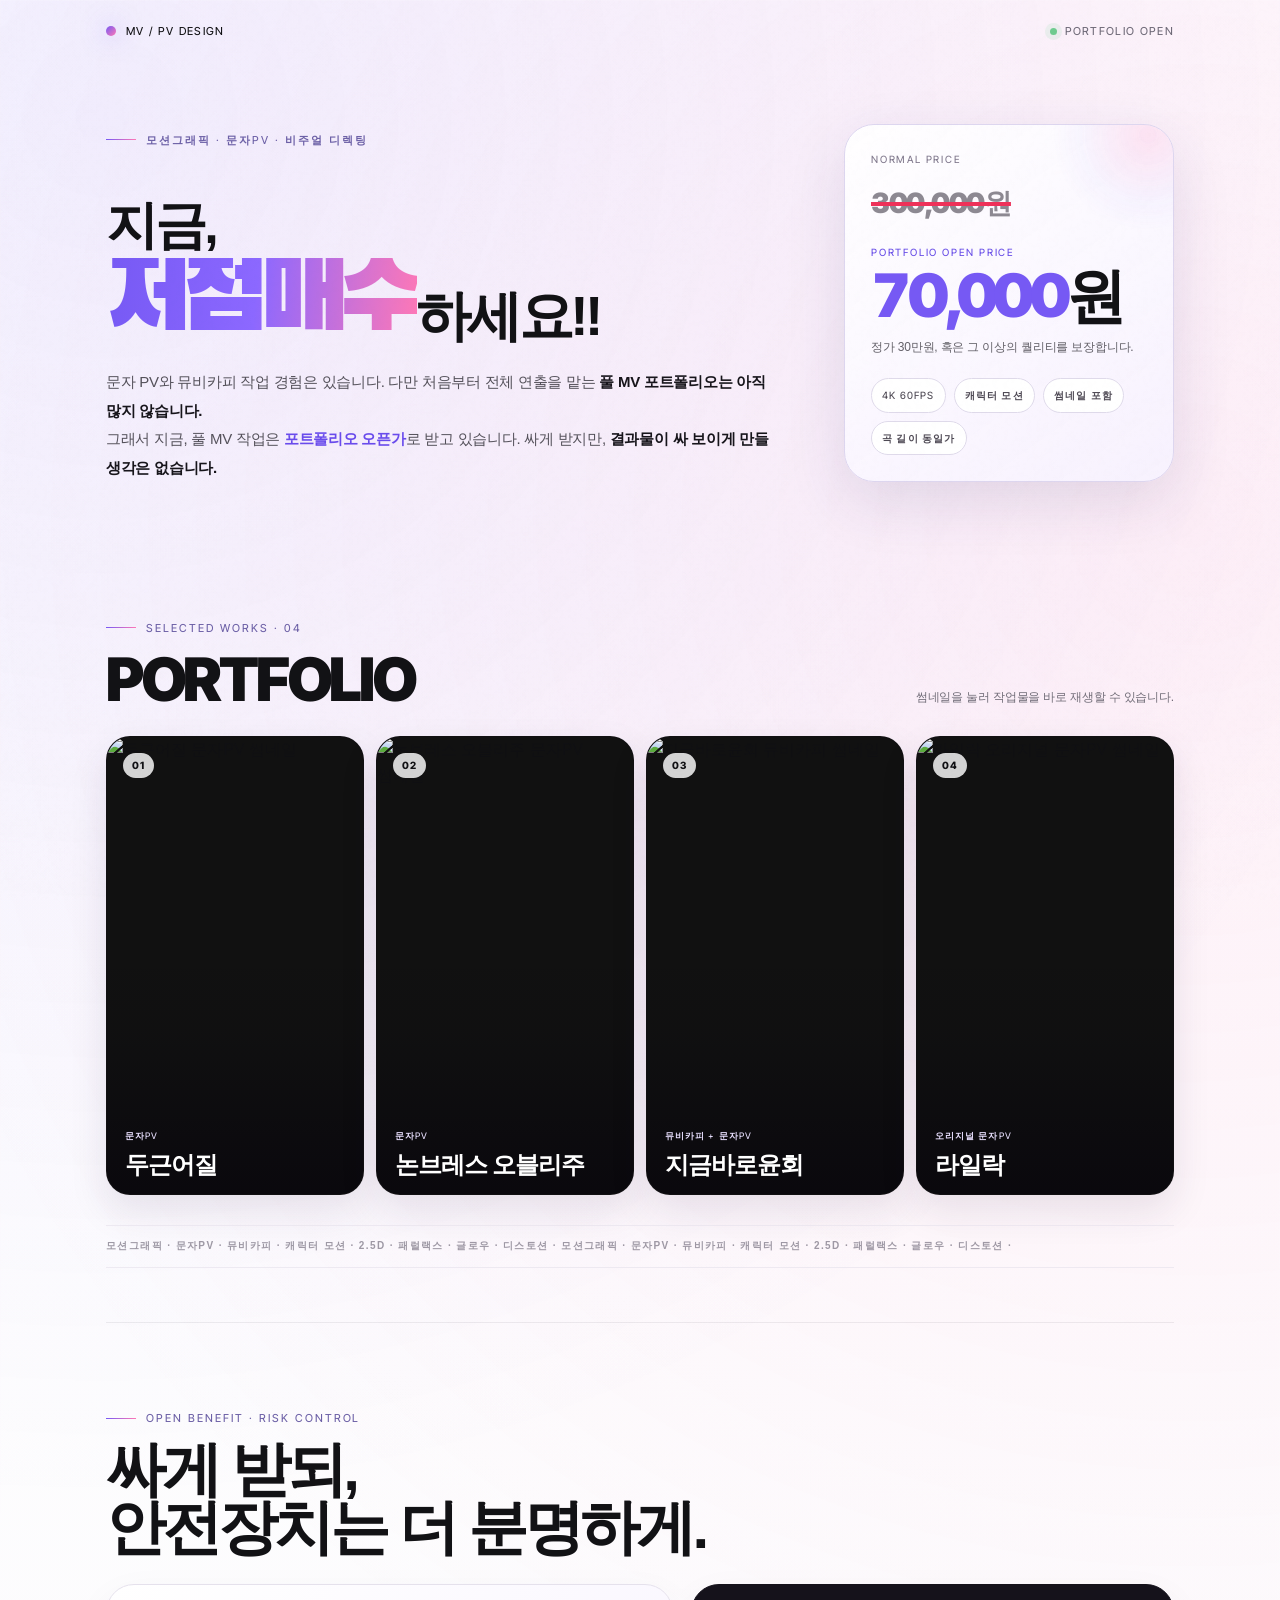
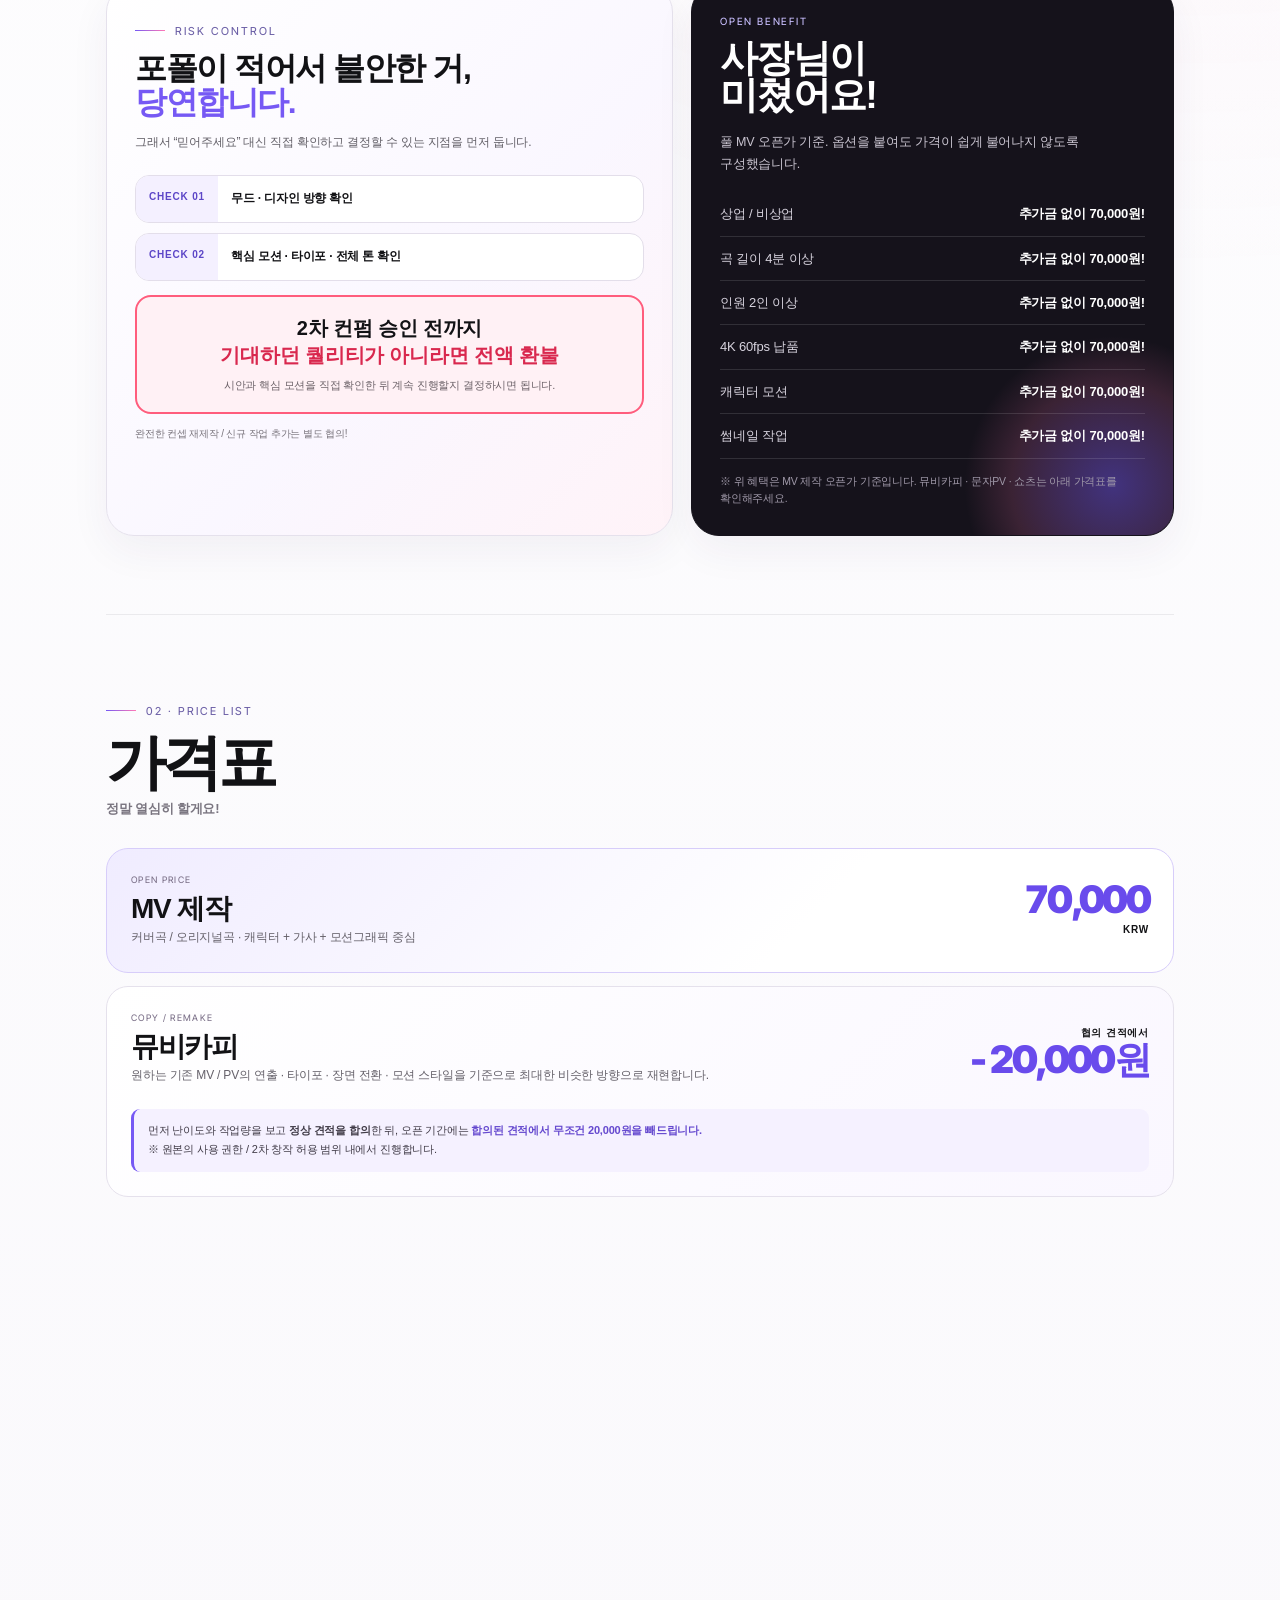
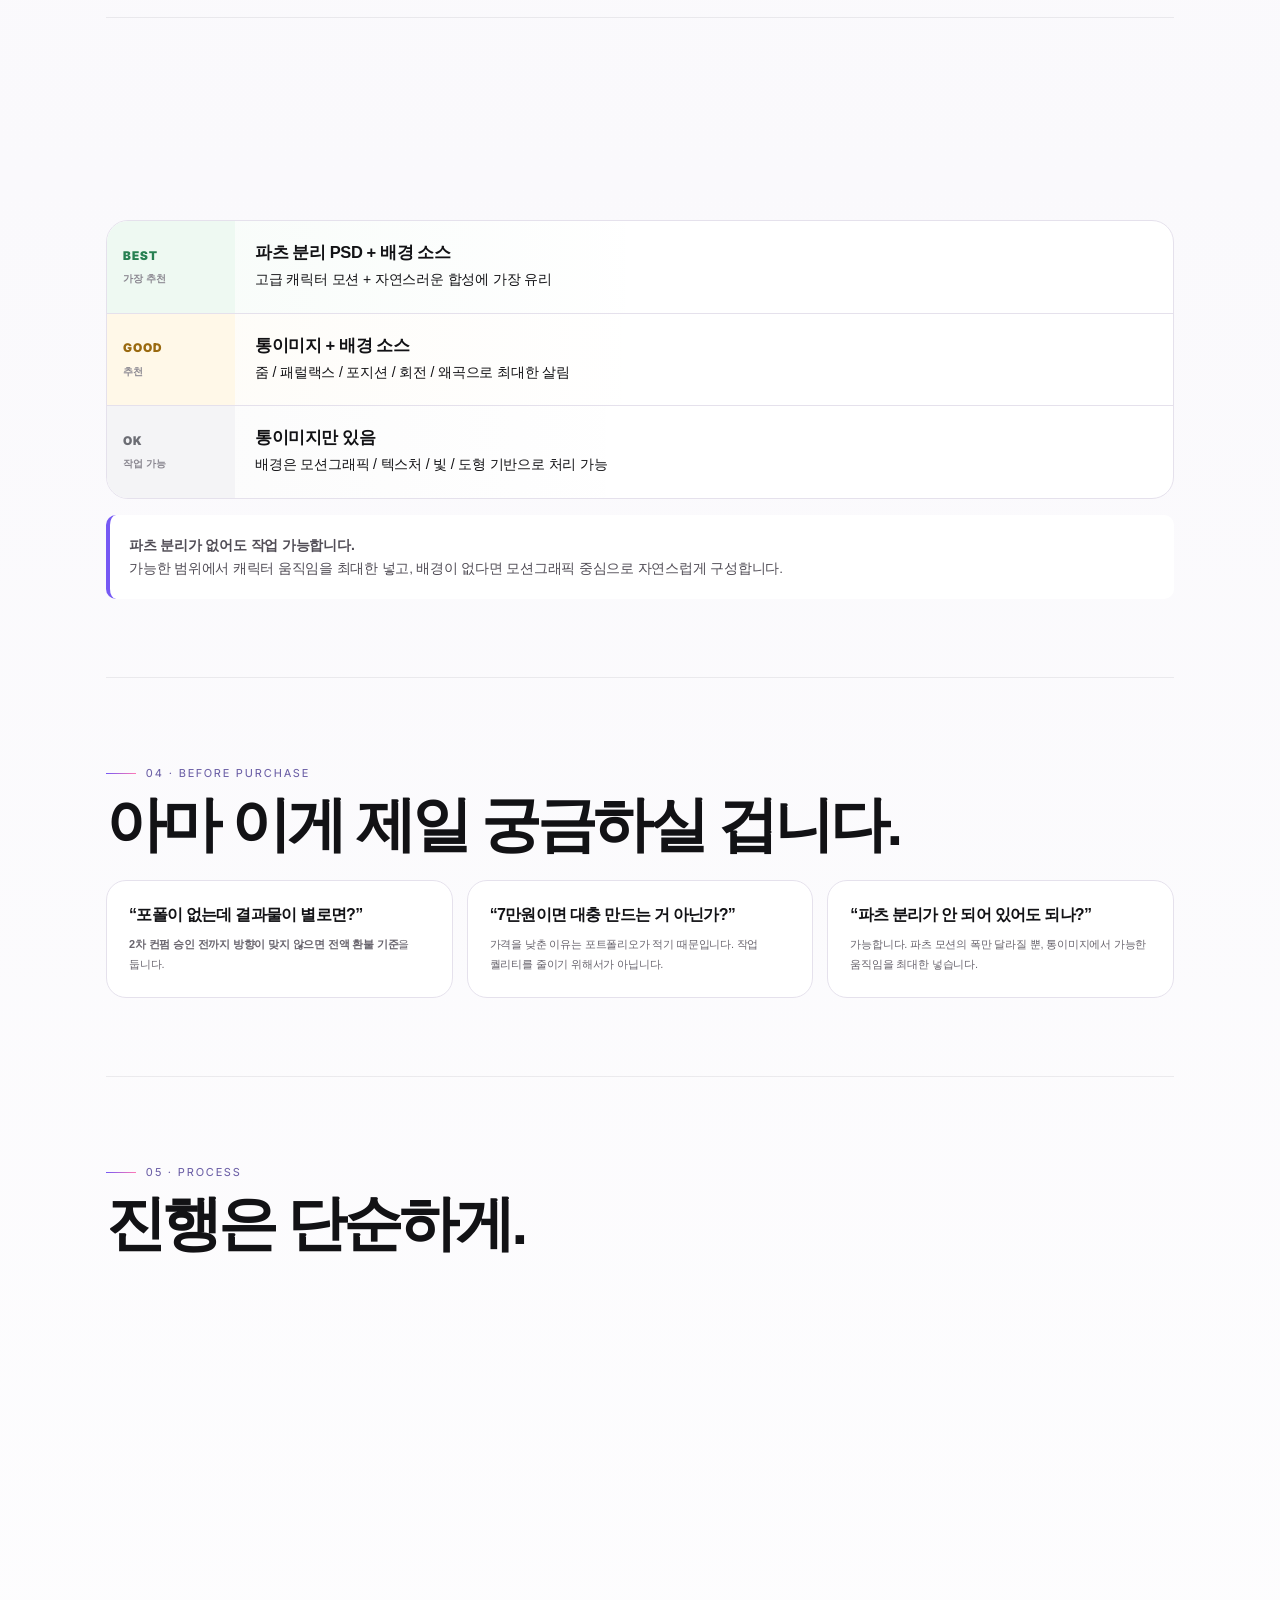
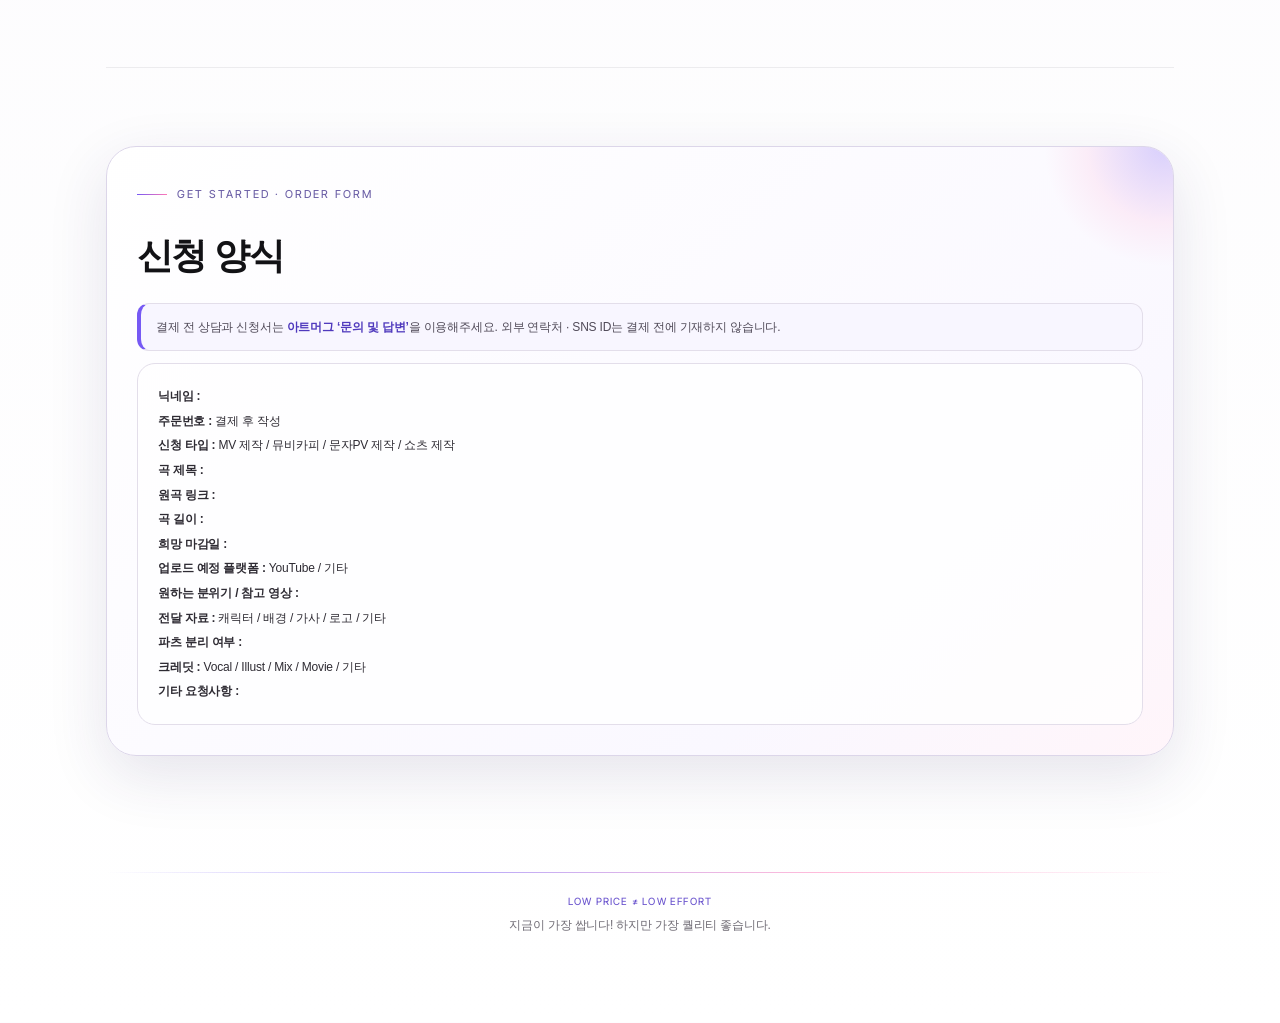
==== commit c5b5d583: "Add files via upload" ====
--- a/index.html
+++ b/index.html
@@ -9,7 +9,7 @@
   <link rel="preconnect" href="https://fonts.gstatic.com" crossorigin>
   <link href="https://fonts.googleapis.com/css2?family=Black+Han+Sans&family=Inter+Tight:wght@500;600;700;800;900&display=swap" rel="stylesheet">
   <link rel="stylesheet" href="https://cdn.jsdelivr.net/gh/orioncactus/pretendard@v1.3.9/dist/web/variable/pretendardvariable-dynamic-subset.css">
-  <link rel="stylesheet" href="styles.css?build=14readable" />
+  <link rel="stylesheet" href="styles.css?build=15complete" />
 </head>
 <body>
   <main class="page">
@@ -22,7 +22,7 @@
       <div class="hero-grid">
         <div class="reveal">
           <p class="eyebrow">모션그래픽 · 문자PV · 비주얼 디렉팅</p>
-          <h1 class="display"><span class="display-kicker">지금,</span><br><span class="display-line"><span class="accent">저점매수</span><span class="display-tail">하세요.</span></span></h1>
+          <h1 class="display"><span class="display-kicker">지금,</span><br><span class="display-line"><span class="accent">저점매수</span><span class="display-tail">하세요!!</span></span></h1>
           <p class="lede">문자 PV와 뮤비카피 작업 경험은 있습니다. 다만 처음부터 전체 연출을 맡는 <strong>풀 MV 포트폴리오는 아직 많지 않습니다.</strong><br>그래서 지금, 풀 MV 작업은 <strong style="color:#694bec">포트폴리오 오픈가</strong>로 받고 있습니다. 싸게 받지만, <strong>결과물이 싸 보이게 만들 생각은 없습니다.</strong></p>
         </div>
         <aside class="hero-card reveal tilt-card">
@@ -103,22 +103,25 @@
           <div class="panel-pad">
             <div class="kicker">OPEN BENEFIT</div>
             <h3>사장님이<br>미쳤어요!</h3>
+            <p class="benefit-intro">풀 MV 오픈가 기준. 옵션을 붙여도 가격이 쉽게 불어나지 않도록 구성했습니다.</p>
             <div class="benefit-list">
-              <div class="benefit-row"><span>상업 / 비상업</span><b>모두 7만원</b></div>
-              <div class="benefit-row"><span>곡 길이</span><b>상관 없이 7만원</b></div>
-              <div class="benefit-row"><span>추가 인원</span><b>상관 없이 7만원</b></div>
-              <div class="benefit-row"><span>4K 60fps</span><b>추가금 없음</b></div>
-              <div class="benefit-row"><span>캐릭터 모션</span><b>추가금 없음</b></div>
-              <div class="benefit-row"><span>썸네일 작업</span><b>추가금 없음</b></div>
+              <div class="benefit-row"><span>상업 / 비상업</span><b>추가금 없이 70,000원!</b></div>
+              <div class="benefit-row"><span>곡 길이 4분 이상</span><b>추가금 없이 70,000원!</b></div>
+              <div class="benefit-row"><span>인원 2인 이상</span><b>추가금 없이 70,000원!</b></div>
+              <div class="benefit-row"><span>4K 60fps 납품</span><b>추가금 없이 70,000원!</b></div>
+              <div class="benefit-row"><span>캐릭터 모션</span><b>추가금 없이 70,000원!</b></div>
+              <div class="benefit-row"><span>썸네일 작업</span><b>추가금 없이 70,000원!</b></div>
             </div>
-          </div>
-        </div>
-      </div>
-    </section>
-
-    <section class="section">
-      <p class="eyebrow reveal">02 · Select output</p>
-      <h2 class="section-title reveal" style="margin-bottom:28px">딱 세 가지 방식으로 작업합니다.</h2>
+            <p class="benefit-footnote">※ 위 혜택은 MV 제작 오픈가 기준입니다. 뮤비카피 · 문자PV · 쇼츠는 아래 가격표를 확인해주세요.</p>
+          </div>
+        </div>
+      </div>
+    </section>
+
+    <section class="section">
+      <p class="eyebrow reveal">02 · Price list</p>
+      <h2 class="section-title reveal price-list-title">가격표</h2>
+      <p class="price-list-sub reveal">정말 열심히 할게요!</p>
       <div class="service-list">
         <article class="service primary reveal tilt-card">
           <div><div class="label">OPEN PRICE</div><h3>MV 제작</h3><p>커버곡 / 오리지널곡 · 캐릭터 + 가사 + 모션그래픽 중심</p></div>
@@ -129,9 +132,14 @@
           <div class="service-price"><small>협의 견적에서</small><strong>- 20,000원</strong></div>
           <div class="note">먼저 난이도와 작업량을 보고 <b>정상 견적을 합의</b>한 뒤, 오픈 기간에는 <b style="color:#6549cf">합의된 견적에서 무조건 20,000원을 빼드립니다.</b><br>※ 원본의 사용 권한 / 2차 창작 허용 범위 내에서 진행합니다.</div>
         </article>
-        <article class="service reveal tilt-card">
-          <div><div class="label">문자PV</div><h3>문자 PV 제작</h3><p>문자 연출 · 가사 · 자막 모션 비중이 높은 영상</p></div>
+        <article class="service typography reveal tilt-card">
+          <div><div class="label">문자PV · CONFIDENT</div><h3>문자 PV 제작</h3><p>문자 연출 · 가사 · 자막 모션 비중이 높은 영상. <b>문자PV는 정말 자신 있습니다.</b></p></div>
           <div class="service-price"><strong>250,000</strong><small>KRW</small></div>
+        </article>
+        <article class="service shorts reveal tilt-card">
+          <div><div class="label">SONG / COVER SHORTS</div><h3>노래 · 커버곡 쇼츠 제작</h3><p>버추얼 영상이나 일러스트가 있다면 <b>모션 · 글로우 · 타이포그래피 · 모션그래픽</b>을 더해 쇼츠/릴스용 영상으로 제작합니다. <b>길이 때문에 추가금 붙이지 않습니다.</b></p></div>
+          <div class="service-price"><strong>20,000</strong><small>KRW</small></div>
+          <div class="note shorts-note">버추얼 영상 / 일러스트 소스 기반 · 간단한 비주얼 모션 + 타이포 + 글로우 연출 포함</div>
         </article>
       </div>
     </section>
@@ -161,12 +169,12 @@
       <p class="eyebrow reveal">05 · Process</p>
       <h2 class="section-title reveal" style="margin-bottom:26px">진행은 단순하게.</h2>
       <div class="process reveal">
-        <div class="step"><span class="num">01</span><p>문의 / 자료 / 레퍼런스 확인</p></div>
-        <div class="step"><span class="num">02</span><p>견적 / 결제 / 작업 시작</p></div>
-        <div class="step"><span class="num">03</span><p>1차 컨펌 · 무드 / 디자인</p></div>
-        <div class="step"><span class="num">04</span><p>2차 컨펌 · 모션 / 타이포 / 톤</p></div>
-        <div class="step"><span class="num">05</span><p>수정 / 전체 마무리</p></div>
-        <div class="step"><span class="num">06</span><p>최종 납품</p></div>
+        <div class="step"><div class="step-top"><span class="num">01</span><span class="step-label">CHECK</span></div><p>문의 / 자료 / 레퍼런스 확인</p></div>
+        <div class="step"><div class="step-top"><span class="num">02</span><span class="step-label">START</span></div><p>견적 / 결제 / 작업 시작</p></div>
+        <div class="step"><div class="step-top"><span class="num">03</span><span class="step-label">DESIGN</span></div><p>1차 컨펌 · 무드 / 디자인</p></div>
+        <div class="step"><div class="step-top"><span class="num">04</span><span class="step-label">MOTION</span></div><p>2차 컨펌 · 모션 / 타이포 / 톤</p></div>
+        <div class="step"><div class="step-top"><span class="num">05</span><span class="step-label">FINISH</span></div><p>수정 / 전체 마무리</p></div>
+        <div class="step"><div class="step-top"><span class="num">06</span><span class="step-label">DELIVERY</span></div><p>최종 납품</p></div>
       </div>
     </section>
 
@@ -174,15 +182,16 @@
       <div class="order-card reveal">
         <p class="eyebrow">Get started · Order form</p>
         <h2>신청 양식</h2>
+        <div class="policy-note">결제 전 상담과 신청서는 <b>아트머그 ‘문의 및 답변’</b>을 이용해주세요. 외부 연락처 · SNS ID는 결제 전에 기재하지 않습니다.</div>
         <div class="order-form">
           <b>닉네임 :</b><br>
-          <b>연락 가능한 SNS :</b><br>
-          <b>신청 타입 :</b> MV 제작 / 뮤비카피 / 문자PV 제작<br>
+          <b>주문번호 :</b> 결제 후 작성<br>
+          <b>신청 타입 :</b> MV 제작 / 뮤비카피 / 문자PV 제작 / 쇼츠 제작<br>
           <b>곡 제목 :</b><br>
           <b>원곡 링크 :</b><br>
           <b>곡 길이 :</b><br>
           <b>희망 마감일 :</b><br>
-          <b>업로드 예정 SNS :</b><br>
+          <b>업로드 예정 플랫폼 :</b> YouTube / 기타<br>
           <b>원하는 분위기 / 참고 영상 :</b><br>
           <b>전달 자료 :</b> 캐릭터 / 배경 / 가사 / 로고 / 기타<br>
           <b>파츠 분리 여부 :</b><br>
@@ -208,6 +217,6 @@
       <div class="player-shell"><iframe id="videoFrame" src="" title="YouTube video player" allow="accelerometer; autoplay; clipboard-write; encrypted-media; gyroscope; picture-in-picture; web-share" allowfullscreen></iframe></div>
     </div>
   </div>
-  <script src="script.js?build=14readable" defer></script>
+  <script src="script.js?build=15complete" defer></script>
 </body>
 </html>
--- a/styles.css
+++ b/styles.css
@@ -54,7 +54,7 @@
     .eyebrow::before{content:"";width:30px;height:1px;background:linear-gradient(90deg,var(--violet),var(--pink))}
     h1,h2,h3,p{margin-top:0}
     h1,h2,h3{letter-spacing:-.045em}
-    .display{font-size:clamp(46px,8vw,92px);line-height:.94;margin:0;font-weight:950}
+    .display{font-size:clamp(46px,8vw,92px);line-height:.94;margin:0;font-weight:900}
     .display .accent{
       background:linear-gradient(90deg,var(--violet) 0%,#8b66ff 38%,var(--pink) 100%);
       -webkit-background-clip:text;background-clip:text;color:transparent;
@@ -81,14 +81,14 @@
     .hero-card::after{content:"";position:absolute;width:190px;height:190px;border-radius:50%;right:-70px;top:-85px;background:radial-gradient(circle,rgba(255,120,182,.30),rgba(118,89,244,.06) 50%,transparent 72%);filter:blur(2px)}
     .hero-card .tiny{font-size:10px;letter-spacing:.18em;color:#81798d;font-weight:900}
     .hero-card .price-old{margin:12px 0 0;color:#8d8992;font-size:25px;font-weight:900;text-decoration:line-through;text-decoration-thickness:4px;text-decoration-color:var(--red)}
-    .hero-card .price{margin:8px 0 2px;font-size:51px;line-height:1;font-weight:950;letter-spacing:-.055em}
+    .hero-card .price{margin:8px 0 2px;font-size:51px;line-height:1;font-weight:900;letter-spacing:-.055em}
     .hero-card .price span{color:var(--violet)}
     .hero-card .sub{margin:15px 0 0;color:#625f67;font-size:12px;line-height:1.75}
     .chip-row{display:flex;flex-wrap:wrap;gap:8px;margin-top:20px}
     .chip{padding:8px 10px;border:1px solid #dfdaea;border-radius:999px;background:#fff;font-size:10px;font-weight:850;color:#4e4954}
 
     .portfolio-head{display:flex;justify-content:space-between;gap:30px;align-items:end;margin-bottom:28px}
-    .section-title{font-size:clamp(34px,5vw,58px);line-height:1;margin:0;font-weight:950}
+    .section-title{font-size:clamp(34px,5vw,58px);line-height:1;margin:0;font-weight:900}
     .section-desc{max-width:430px;margin:0;color:#716d78;font-size:12px;line-height:1.8;text-align:right}
 
     .portfolio-section{padding-top:66px;padding-bottom:54px}
@@ -107,7 +107,7 @@
     .work-no{position:absolute;z-index:2;top:16px;left:16px;padding:7px 9px;border-radius:999px;background:rgba(255,255,255,.82);backdrop-filter:blur(12px);font:900 10px/1.1 Arial,sans-serif;letter-spacing:.12em}
     .work-meta{position:absolute;z-index:3;left:18px;right:18px;bottom:16px;color:#fff}
     .work-tag{display:inline-block;margin-bottom:8px;font-size:9px;letter-spacing:.15em;font-weight:900;color:#e9e0ff}
-    .work-title{font-size:clamp(17px,2vw,25px);line-height:1.08;font-weight:950;letter-spacing:-.045em}
+    .work-title{font-size:clamp(17px,2vw,25px);line-height:1.08;font-weight:900;letter-spacing:-.045em}
     .work-action{position:absolute;z-index:3;right:16px;top:16px;width:44px;height:44px;border-radius:50%;display:grid;place-items:center;background:rgba(17,14,23,.72);color:#fff;border:1px solid rgba(255,255,255,.20);backdrop-filter:blur(14px);transform:translateY(-6px);opacity:0;transition:.28s ease;font-size:19px}
     .work-card:hover .work-frame img{transform:scale(1.055);filter:saturate(1.05) contrast(1.05)}
     .work-card:hover .work-action{transform:none;opacity:1}
@@ -121,7 +121,7 @@
     .panel{border:1px solid var(--line);border-radius:var(--radius);background:rgba(255,255,255,.86);box-shadow:0 15px 40px rgba(57,43,94,.055);overflow:hidden}
     .panel-pad{padding:28px}
     .guarantee{background:linear-gradient(135deg,#fff 0%,#faf7ff 58%,#fff3f8 100%)}
-    .guarantee h3{font-size:31px;line-height:1.06;margin:12px 0 14px;font-weight:950}
+    .guarantee h3{font-size:31px;line-height:1.06;margin:12px 0 14px;font-weight:900}
     .guarantee h3 span{color:var(--violet)}
     .checks{display:grid;gap:10px;margin-top:22px}
     .check{display:grid;grid-template-columns:82px 1fr;border:1px solid #e3deea;border-radius:14px;overflow:hidden;background:#fff}
@@ -136,7 +136,7 @@
     .benefit::before{content:"";position:absolute;inset:auto -90px -100px auto;width:300px;height:300px;border-radius:50%;background:radial-gradient(circle,rgba(118,89,244,.46),rgba(255,120,182,.16) 48%,transparent 70%)}
     .benefit .panel-pad{position:relative;z-index:1}
     .benefit .kicker{font-size:10px;letter-spacing:.18em;color:#c9bfff;font-weight:900}
-    .benefit h3{font-size:36px;margin:10px 0 18px;line-height:1;font-weight:950}
+    .benefit h3{font-size:36px;margin:10px 0 18px;line-height:1;font-weight:900}
     .benefit-list{display:grid;gap:9px}
     .benefit-row{display:flex;justify-content:space-between;gap:18px;padding-bottom:9px;border-bottom:1px solid rgba(255,255,255,.12);font-size:12px;color:#d8d4df}
     .benefit-row b{color:#fff}
@@ -145,7 +145,7 @@
     .service{display:grid;grid-template-columns:1fr auto;gap:18px;align-items:center;padding:24px;border:1px solid var(--line);border-radius:22px;background:#fff;transition:.25s ease}
     .service:hover{transform:translateY(-2px);box-shadow:0 14px 36px rgba(58,42,95,.08);border-color:#d8cff5}
     .service .label{font-size:9px;letter-spacing:.15em;color:#7c7189;font-weight:900}
-    .service h3{margin:6px 0 5px;font-size:27px;font-weight:950}
+    .service h3{margin:6px 0 5px;font-size:27px;font-weight:900}
     .service p{margin:0;color:#65616a;font-size:12px}
     .service .service-price{text-align:right}
     .service .service-price strong{display:block;font-size:29px;line-height:1;color:#17151b}
@@ -157,26 +157,26 @@
     .source-table{width:100%;border-collapse:separate;border-spacing:0;overflow:hidden;border:1px solid var(--line);border-radius:20px;background:#fff}
     .source-table td{padding:16px;border-bottom:1px solid var(--line);font-size:12px}
     .source-table tr:last-child td{border-bottom:0}
-    .source-table td:first-child{width:86px;font-size:10px;font-weight:950;letter-spacing:.08em;color:#5c46c7;background:#f2efff}
+    .source-table td:first-child{width:86px;font-size:10px;font-weight:900;letter-spacing:.08em;color:#5c46c7;background:#f2efff}
     .source-table b{display:block;font-size:13px;margin-bottom:2px}
     .source-note{margin-top:14px;padding:15px 16px;border-left:4px solid var(--violet);background:#fff;border-radius:10px;color:#514d56;font-size:12px}
 
     .faq-grid{display:grid;grid-template-columns:repeat(3,1fr);gap:14px}
     .faq{padding:22px;border:1px solid var(--line);border-radius:20px;background:#fff}
-    .faq .q{font-size:15px;line-height:1.45;font-weight:950;margin:0 0 9px}
+    .faq .q{font-size:15px;line-height:1.45;font-weight:900;margin:0 0 9px}
     .faq .a{font-size:11px;line-height:1.8;color:#68646d;margin:0}
 
     .process{display:grid;grid-template-columns:repeat(6,1fr);gap:0;border:1px solid var(--line);border-radius:24px;overflow:hidden;background:#fff}
     .step{padding:22px 14px;min-height:145px;border-right:1px solid var(--line)}
     .step:last-child{border-right:0}
-    .step .num{font-size:10px;color:var(--violet);font-weight:950}
+    .step .num{font-size:10px;color:var(--violet);font-weight:900}
     .step p{margin:42px 0 0;font-size:11px;line-height:1.55;font-weight:850}
 
     .order-card{position:relative;padding:30px;border:1px solid #dcd6e9;border-radius:30px;background:linear-gradient(140deg,#fff 0%,#faf8ff 74%,#fff5fa 100%);box-shadow:var(--shadow);overflow:hidden}
     .order-card::before{content:"";position:absolute;width:240px;height:240px;border-radius:50%;right:-110px;top:-120px;background:radial-gradient(circle,rgba(118,89,244,.26),rgba(255,120,182,.10) 45%,transparent 70%)}
-    .order-card h2{font-size:36px;font-weight:950;margin:8px 0 18px}
+    .order-card h2{font-size:36px;font-weight:900;margin:8px 0 18px}
     .order-form{position:relative;z-index:1;padding:20px;border:1px solid #e3deea;background:rgba(255,255,255,.82);border-radius:18px;font-size:12px;line-height:2.05;color:#2e2b33}
-    .order-form b{font-weight:950}
+    .order-form b{font-weight:900}
     .footer{padding:38px 0 6px;text-align:center}
     .footer .line{height:1px;background:linear-gradient(90deg,transparent,var(--violet),var(--pink),transparent);opacity:.5;margin-bottom:20px}
     .footer strong{display:block;font-size:10px;letter-spacing:.2em;color:#6b55ce}
@@ -254,7 +254,7 @@
 
 /* Source readiness hierarchy: clear without becoming loud */
 .source-table td:first-child{width:104px;padding:15px 14px;background:#fff;color:inherit}
-.source-table td:first-child span{display:block;font-size:10px;font-weight:950;letter-spacing:.09em}
+.source-table td:first-child span{display:block;font-size:10px;font-weight:900;letter-spacing:.09em}
 .source-table td:first-child small{display:block;margin-top:4px;font-size:9px;font-weight:800;letter-spacing:0;color:#8a8790}
 .source-table tr.source-best td:first-child{background:#eef9f2;color:#278052}
 .source-table tr.source-good td:first-child{background:#fff8e8;color:#9a6a10}
@@ -441,18 +441,18 @@
 /* Prices should read immediately, even inside Artmug iframe. */
 .hero-card .price{
   font-size:58px;
-  font-weight:950;
+  font-weight:900;
   letter-spacing:-.07em;
   line-height:.92;
 }
-.hero-card .price span{font-weight:950}
+.hero-card .price span{font-weight:900}
 .hero-card .price-old{
   font-size:27px;
   font-weight:820;
 }
 .service .service-price strong{
   font-size:36px;
-  font-weight:950;
+  font-weight:900;
   letter-spacing:-.065em;
   line-height:.95;
 }
@@ -480,7 +480,7 @@
 }
 .source-table td:first-child span{
   font-size:12px;
-  font-weight:950;
+  font-weight:900;
   letter-spacing:.085em;
 }
 .source-table td:first-child small{
@@ -524,3 +524,240 @@
   .source-table b{font-size:14px;margin-bottom:4px}
   .source-note{font-size:12.5px;padding:16px 14px}
 }
+
+/* =========================================================
+   BOLD FIX — force real heavy weights across browsers
+   ========================================================= */
+.hero-card .price,
+.hero-card .price span,
+.hero-card .price-old,
+.service .service-price strong,
+.service h3,
+.section-title,
+.source-table b,
+.source-table td:first-child span,
+.source-note b,
+.guarantee h3,
+.benefit h3,
+.faq .q,
+.order-card h2,
+.order-form b {
+  font-weight: 900 !important;
+  font-variation-settings: "wght" 900;
+  font-synthesis: weight;
+}
+
+/* Numbers/prices: tighter, heavier display treatment */
+.hero-card .price,
+.hero-card .price span,
+.hero-card .price-old,
+.service .service-price strong {
+  font-family: "Inter Tight", "Pretendard Variable", Pretendard, "Noto Sans KR", sans-serif;
+}
+
+.hero-card .price {
+  font-size: 60px;
+  line-height: .90;
+  letter-spacing: -.075em;
+}
+
+.hero-card .price-old {
+  font-size: 28px;
+  letter-spacing: -.045em;
+}
+
+.service .service-price strong {
+  font-size: 38px;
+  line-height: .92;
+  letter-spacing: -.07em;
+}
+
+/* Source readiness: stronger hierarchy */
+.source-table b {
+  font-size: 16.5px;
+  line-height: 1.3;
+  letter-spacing: -.025em;
+}
+
+.source-table td:first-child span {
+  font-weight: 900 !important;
+  font-variation-settings: "wght" 900;
+}
+
+@media (max-width:640px) {
+  .hero-card .price { font-size: 50px; }
+  .hero-card .price-old { font-size: 24px; }
+  .service .service-price strong { font-size: 32px; }
+  .source-table b { font-size: 14.5px; }
+}
+
+
+/* =========================================================
+   V15 COMPLETE UPDATE
+   ========================================================= */
+
+/* Headline punctuation */
+.display-tail{white-space:nowrap}
+
+/* Benefit copy readability */
+.benefit-intro{
+  margin:0 0 16px;
+  color:#c9c4d0;
+  font-size:12.5px;
+  line-height:1.75;
+}
+.benefit-list{gap:0}
+.benefit-row{
+  align-items:flex-start;
+  padding:11px 0;
+  font-size:13px;
+}
+.benefit-row span{color:#d8d4df}
+.benefit-row b{
+  text-align:right;
+  font-weight:900;
+  color:#fff;
+  white-space:nowrap;
+}
+.benefit-footnote{
+  margin:14px 0 0;
+  color:#9f98a8;
+  font-size:10.5px;
+  line-height:1.65;
+}
+
+/* Price list */
+.price-list-title{margin-bottom:7px!important}
+.price-list-sub{
+  margin:0 0 28px;
+  color:#7a7580;
+  font-size:13px;
+  font-weight:750;
+}
+.service.typography{background:linear-gradient(135deg,#fff 0%,#fbfaff 100%)}
+.service.typography .label{color:#6f56dc}
+.service.typography p b{color:#4d38b9;font-weight:900}
+.service.shorts{
+  background:linear-gradient(135deg,#f7fbff 0%,#fff 62%);
+  border-color:#d6e5f0;
+}
+.service.shorts .label{color:#3d7294}
+.service.shorts .service-price strong{color:#20759a}
+.service.shorts p b{font-weight:900;color:#263c49}
+.shorts-note{border-left-color:#6bb7d8!important;background:#eef9fd!important}
+
+/* Larger process cards with clear flow */
+.process{
+  display:grid;
+  grid-template-columns:repeat(3,minmax(0,1fr));
+  gap:14px;
+  border:0;
+  border-radius:0;
+  overflow:visible;
+  background:transparent;
+}
+.step{
+  position:relative;
+  min-height:148px;
+  padding:20px 20px 18px;
+  border:1px solid var(--line)!important;
+  border-radius:18px;
+  background:#fff;
+  box-shadow:0 8px 24px rgba(51,42,78,.035);
+}
+.step::after{
+  content:"→";
+  position:absolute;
+  top:50%;
+  right:-20px;
+  transform:translateY(-50%);
+  z-index:3;
+  width:25px;
+  height:25px;
+  display:grid;
+  place-items:center;
+  border:1px solid #ded9e8;
+  border-radius:50%;
+  background:#fff;
+  color:#765df0;
+  font-family:var(--font-latin);
+  font-size:13px;
+  font-weight:900;
+  box-shadow:0 6px 18px rgba(62,50,98,.07);
+}
+.step:nth-child(3)::after{
+  content:"↓";
+  top:auto;
+  right:20px;
+  bottom:-21px;
+  transform:none;
+}
+.step:nth-child(6)::after{display:none}
+.step-top{display:flex;align-items:center;justify-content:space-between;gap:12px}
+.step .num{
+  font-family:var(--font-latin);
+  font-size:22px;
+  line-height:1;
+  color:var(--violet);
+  font-weight:900;
+  letter-spacing:-.04em;
+}
+.step-label{
+  font-family:var(--font-latin);
+  font-size:9px;
+  letter-spacing:.14em;
+  color:#9a95a0;
+  font-weight:800;
+}
+.step p{
+  margin:34px 0 0;
+  font-size:16px;
+  line-height:1.45;
+  font-weight:850;
+  letter-spacing:-.025em;
+}
+
+/* Artmug-safe order form note */
+.policy-note{
+  position:relative;
+  z-index:1;
+  margin:0 0 12px;
+  padding:13px 15px;
+  border:1px solid #e3deea;
+  border-left:4px solid #7659f4;
+  border-radius:12px;
+  background:#f8f6ff;
+  color:#504a58;
+  font-size:12px;
+  line-height:1.7;
+}
+.policy-note b{font-weight:900;color:#4f39bd}
+
+/* Improve refund note readability */
+.refund small{line-height:1.65}
+
+@media (max-width:860px){
+  .process{grid-template-columns:repeat(2,minmax(0,1fr))}
+  .step::after{display:none}
+  .step p{font-size:15px}
+}
+
+@media (max-width:640px){
+  .benefit-row{display:block;padding:11px 0}
+  .benefit-row b{display:block;text-align:left;margin-top:4px;white-space:normal;font-size:14px}
+  .service{padding:20px}
+  .service h3{font-size:25px}
+  .service p{font-size:12.5px;line-height:1.75}
+  .process{grid-template-columns:1fr;gap:10px}
+  .step{min-height:0;padding:17px 18px}
+  .step::after{display:grid;content:"↓";top:auto;left:50%;right:auto;bottom:-18px;transform:translateX(-50%);width:22px;height:22px;font-size:11px}
+  .step:last-child::after{display:none}
+  .step p{margin:18px 0 0;font-size:15.5px}
+  .step .num{font-size:20px}
+  .policy-note{font-size:11.5px}
+}
+
+/* Headline joins as one phrase: 저점매수하세요!! */
+.display-line{column-gap:0!important}
+.display-tail{margin-left:-.015em}
+@media (max-width:640px){.display-line{column-gap:0!important}.display-tail{margin-left:-.02em}}
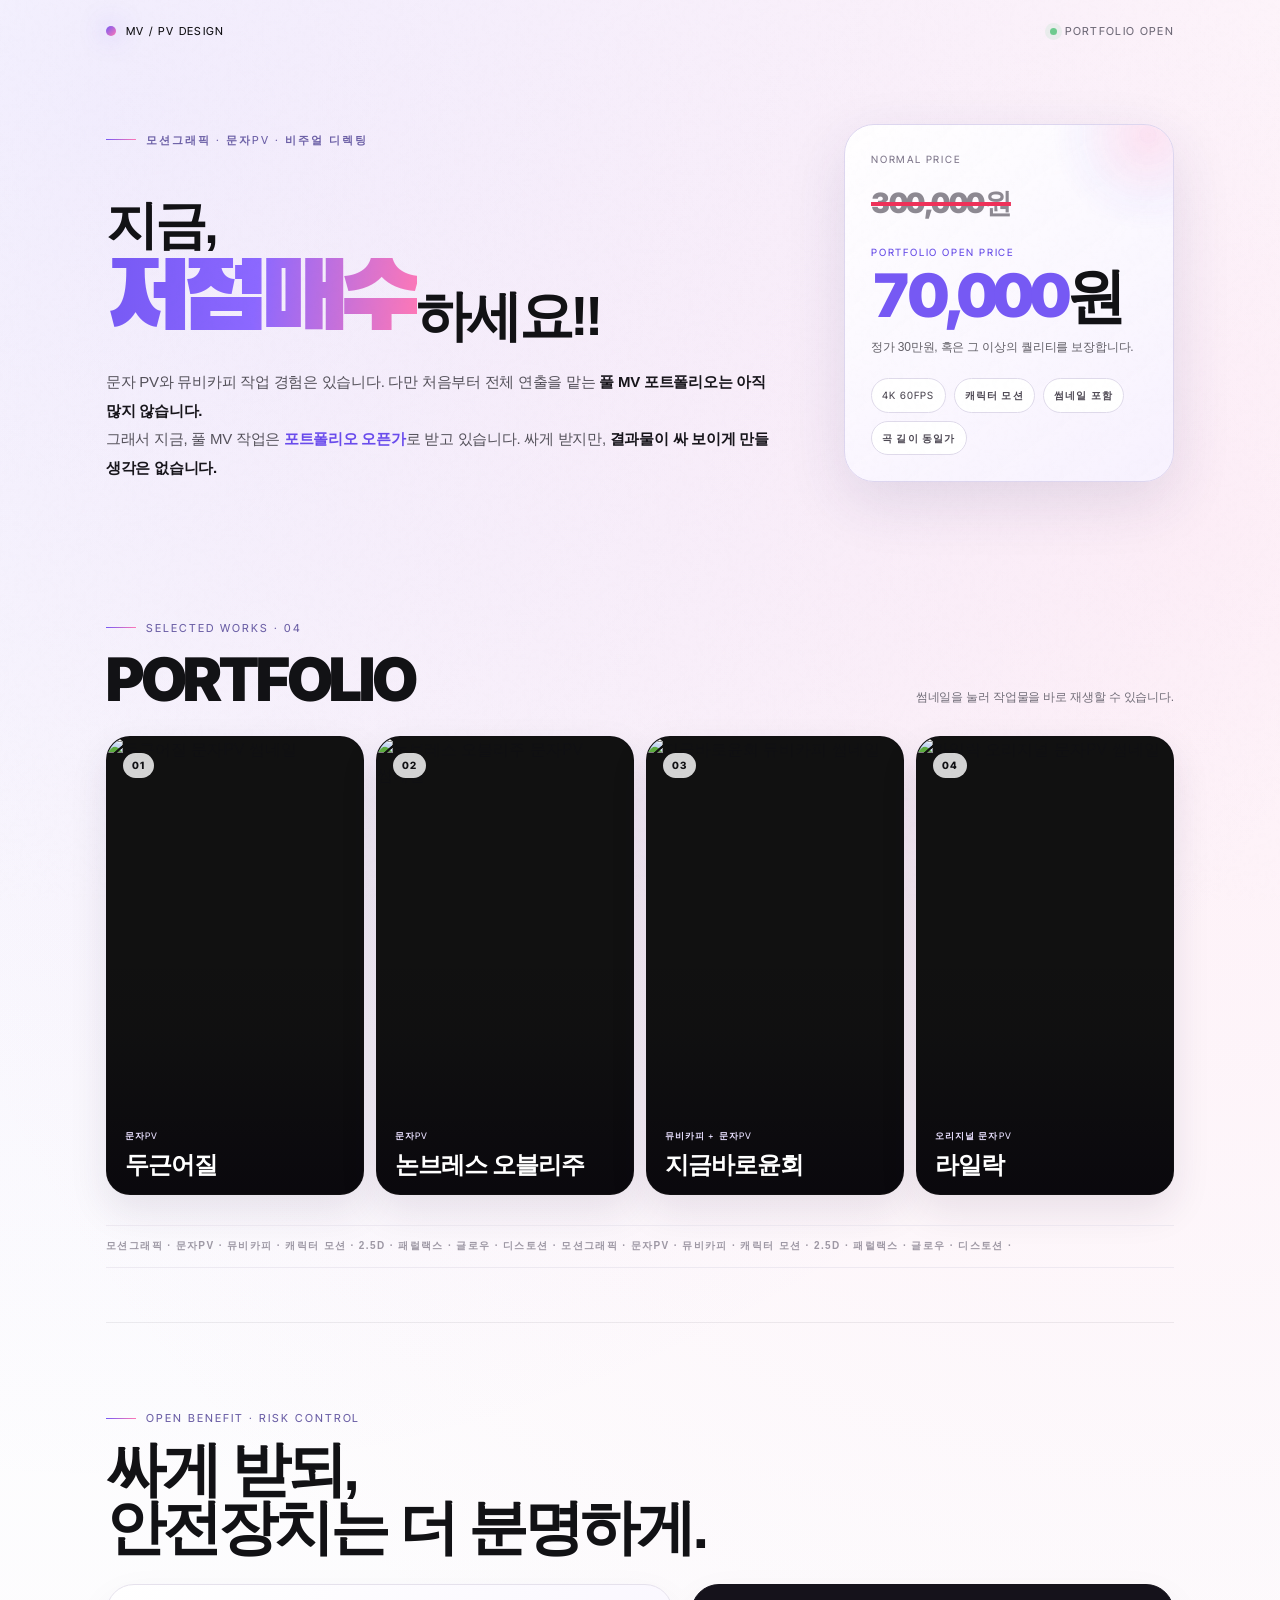
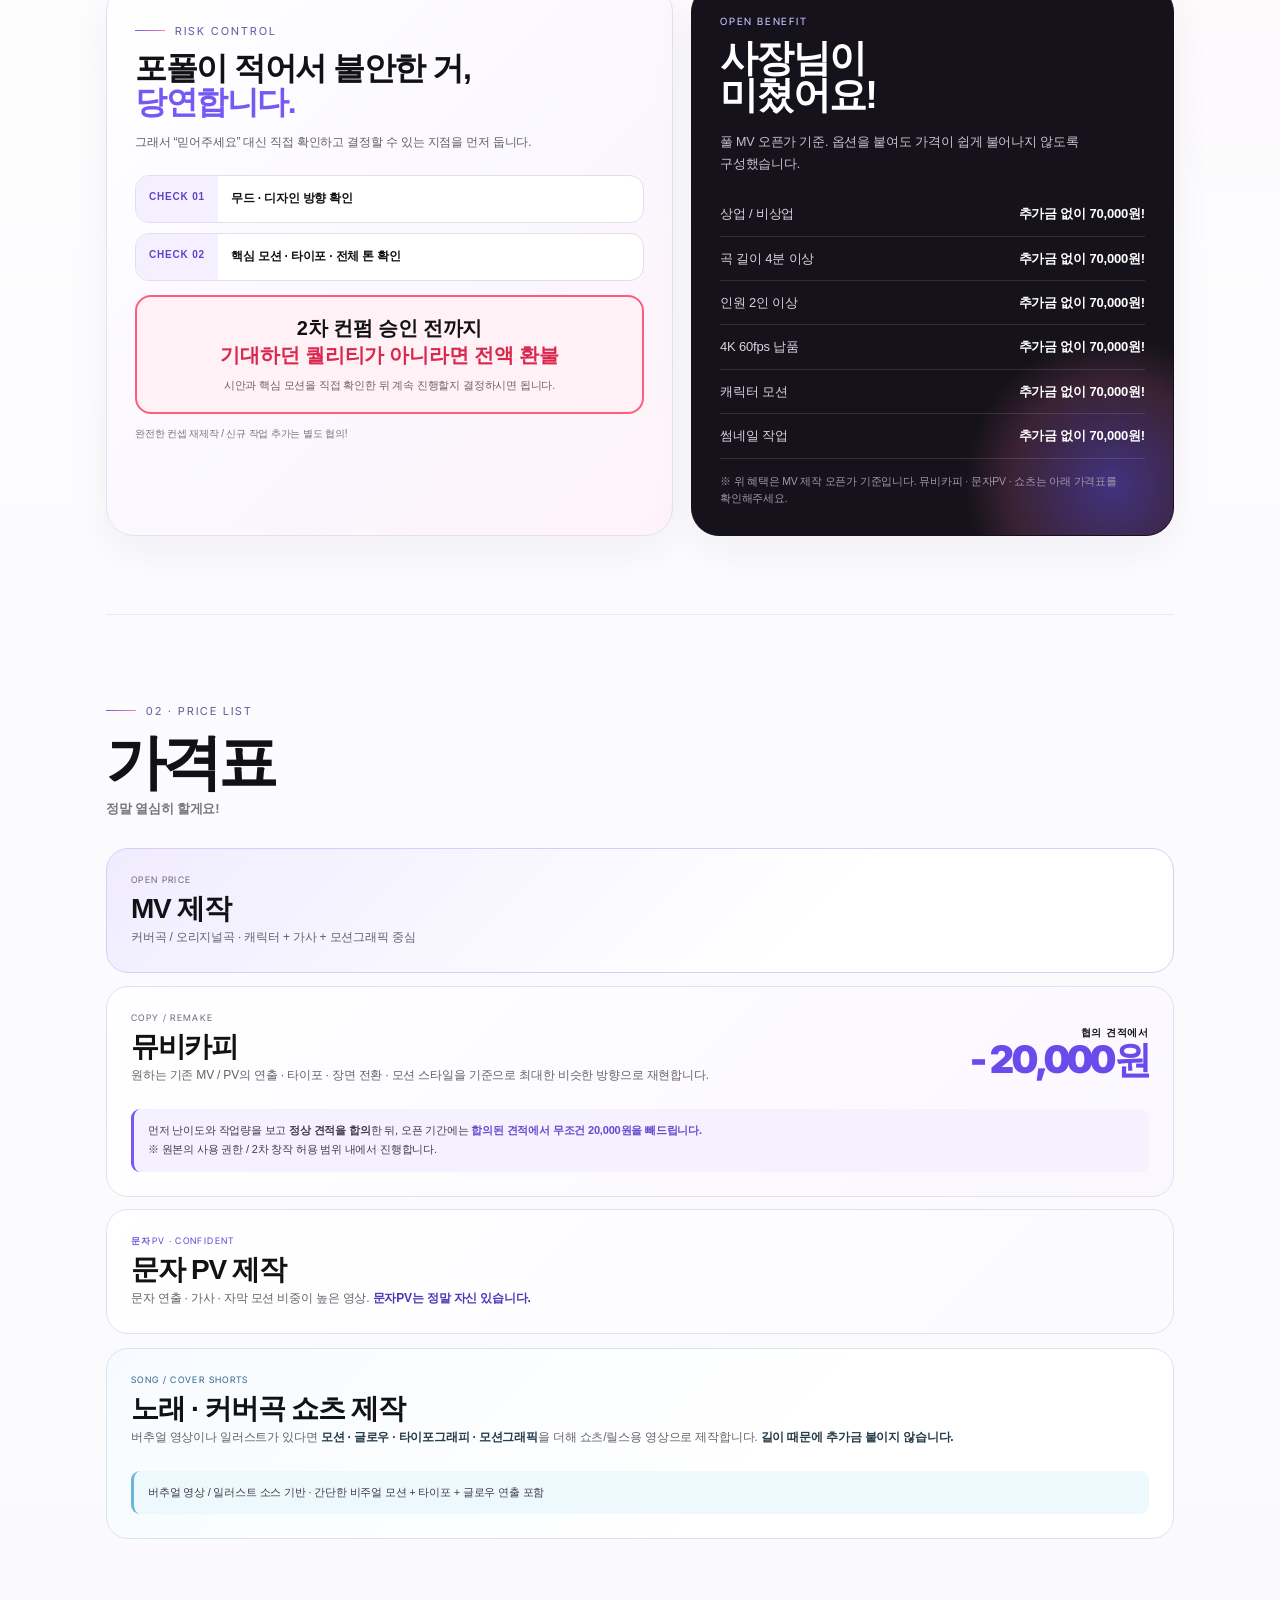
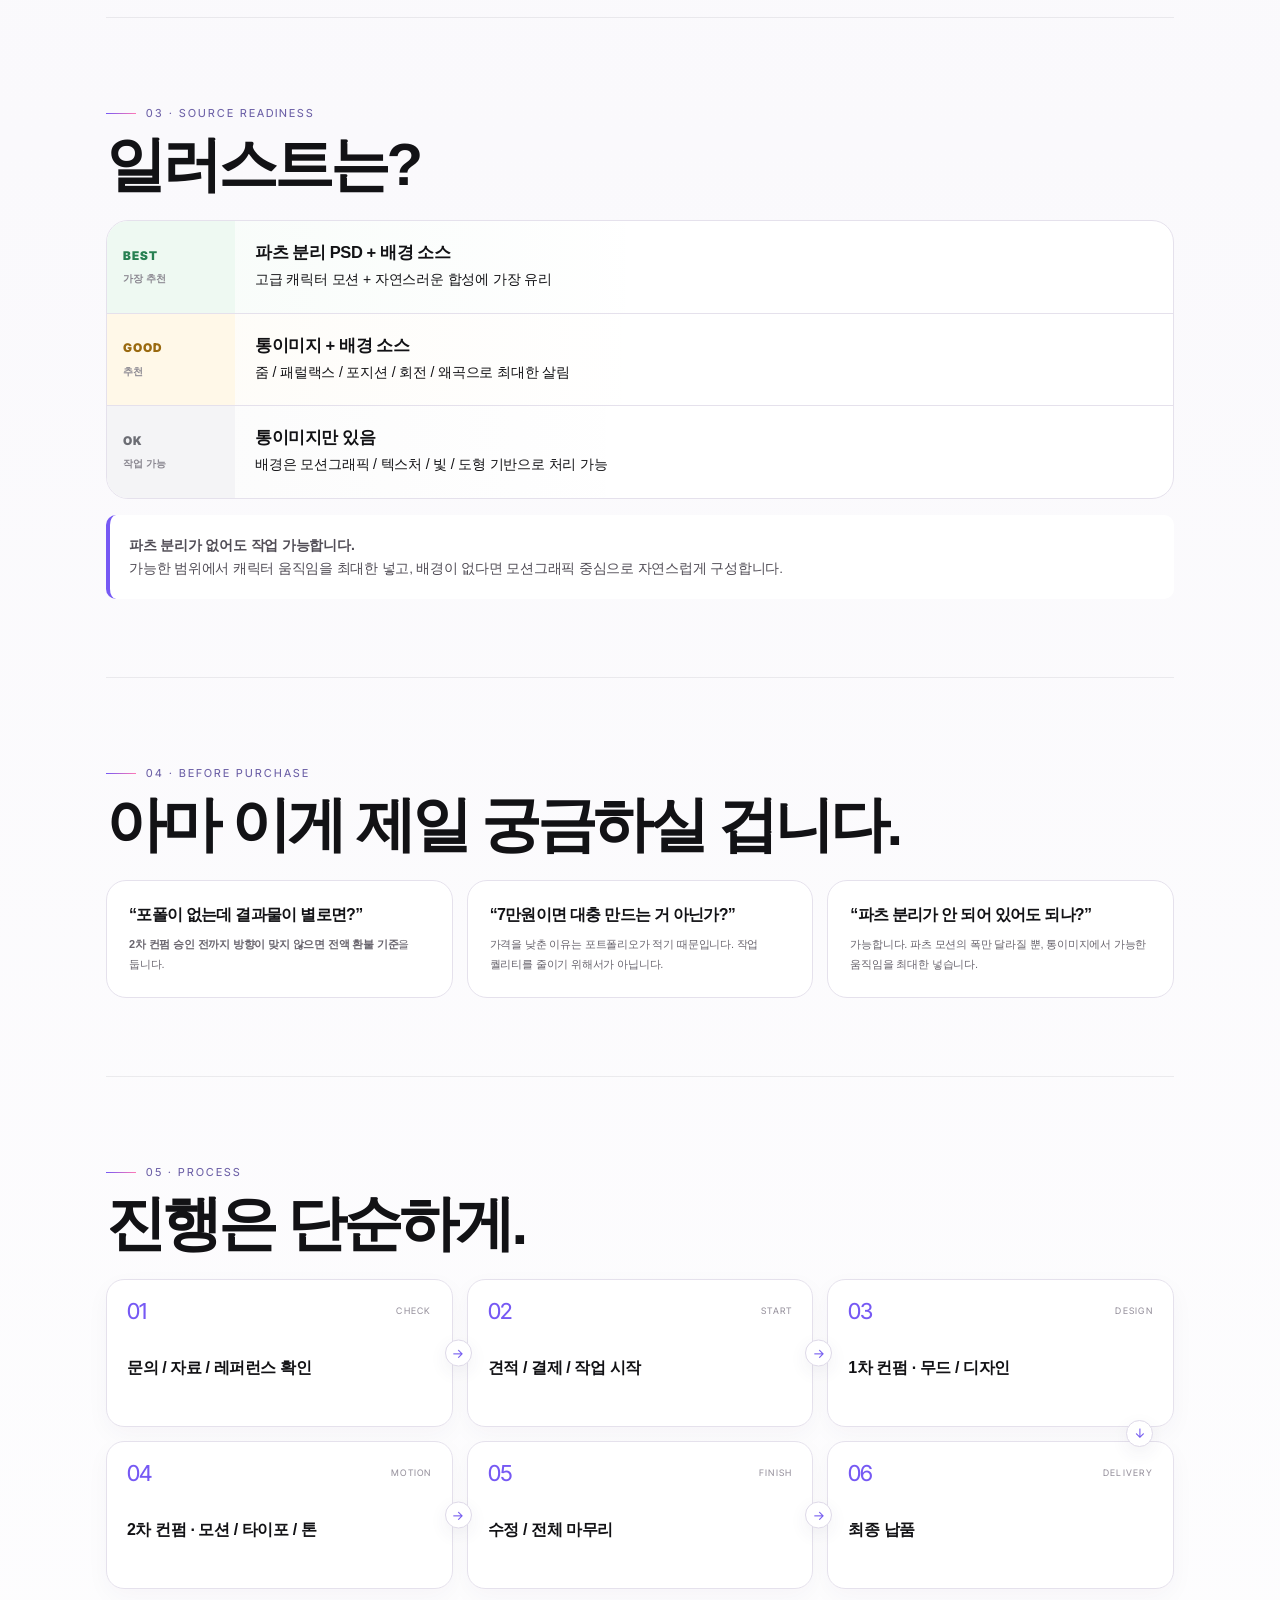
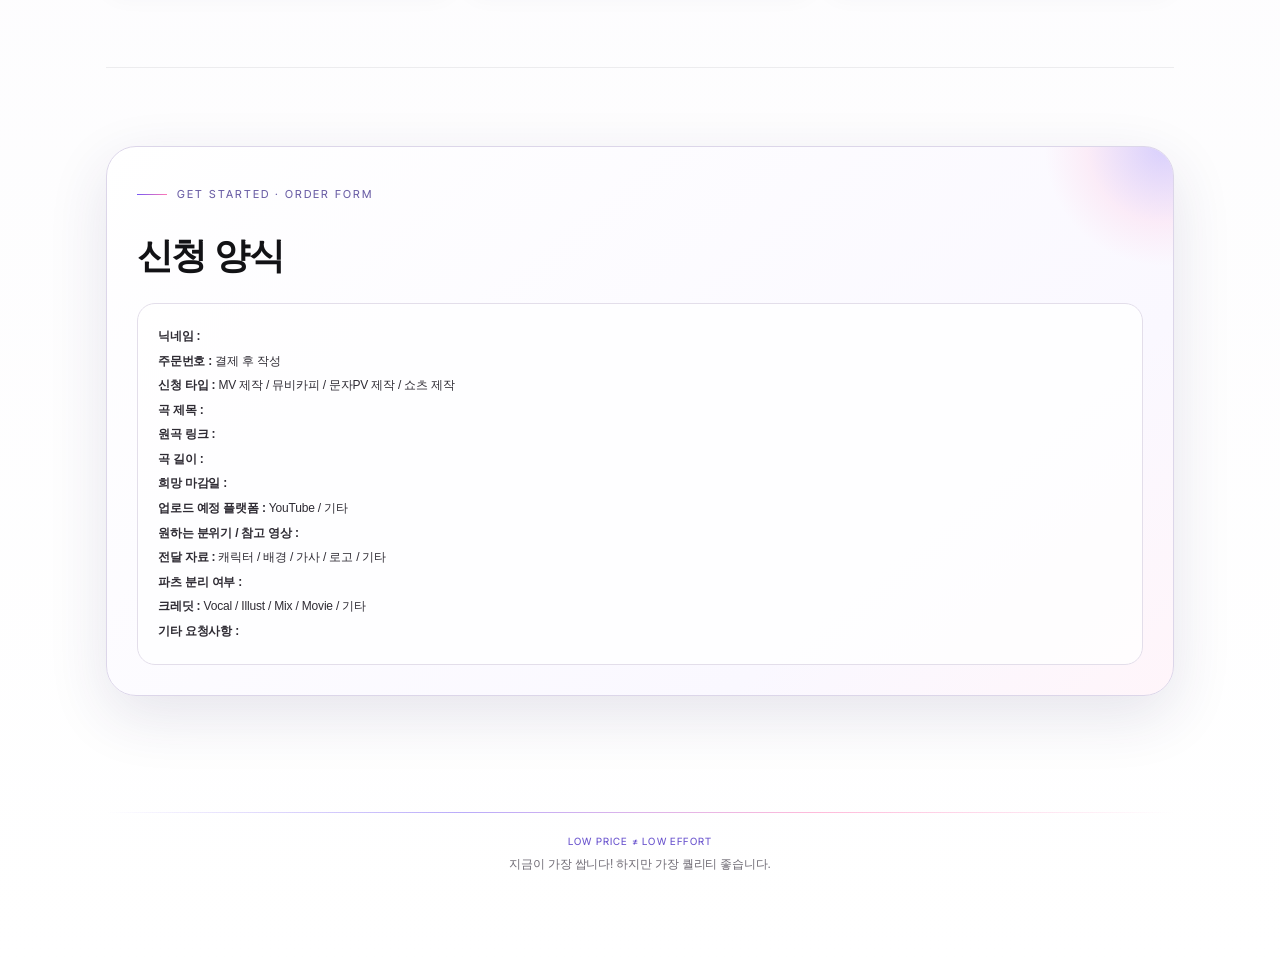
==== commit accc8f9d: "Update index.html" ====
--- a/index.html
+++ b/index.html
@@ -182,7 +182,6 @@
       <div class="order-card reveal">
         <p class="eyebrow">Get started · Order form</p>
         <h2>신청 양식</h2>
-        <div class="policy-note">결제 전 상담과 신청서는 <b>아트머그 ‘문의 및 답변’</b>을 이용해주세요. 외부 연락처 · SNS ID는 결제 전에 기재하지 않습니다.</div>
         <div class="order-form">
           <b>닉네임 :</b><br>
           <b>주문번호 :</b> 결제 후 작성<br>
